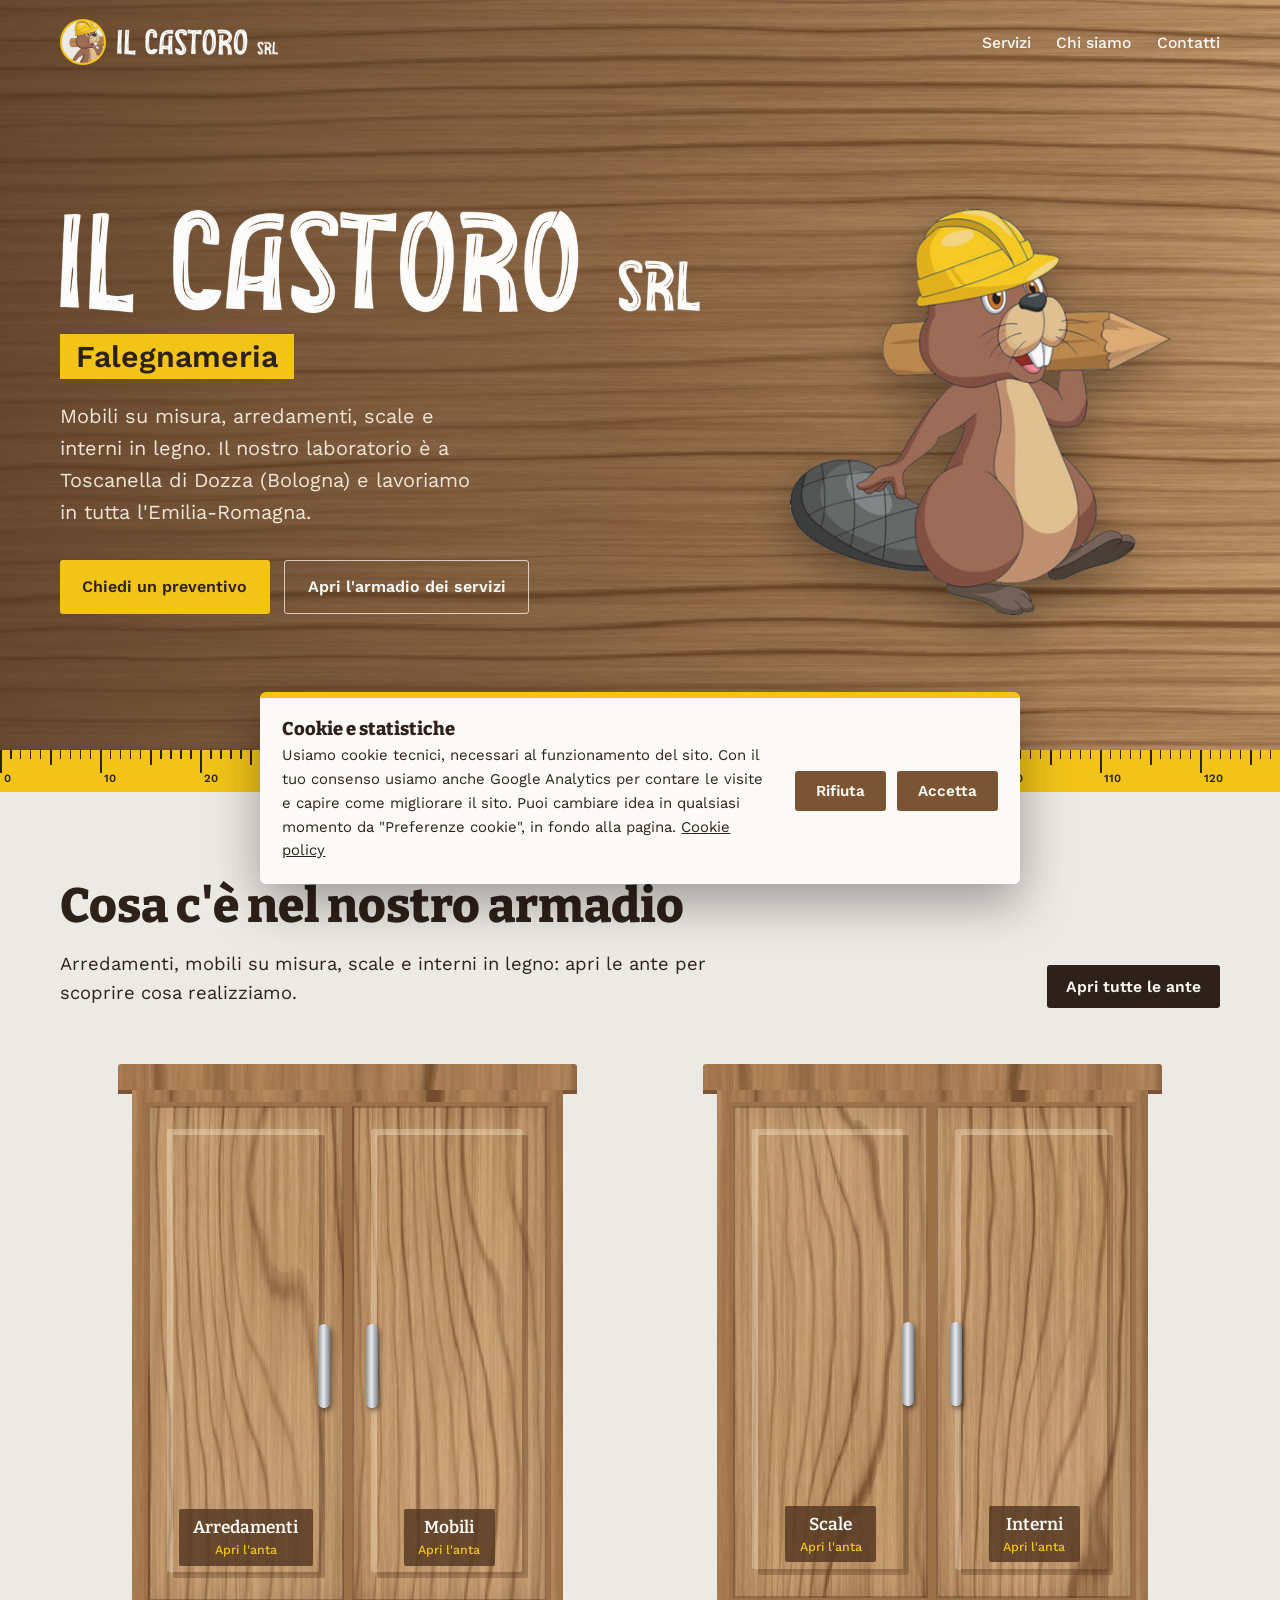
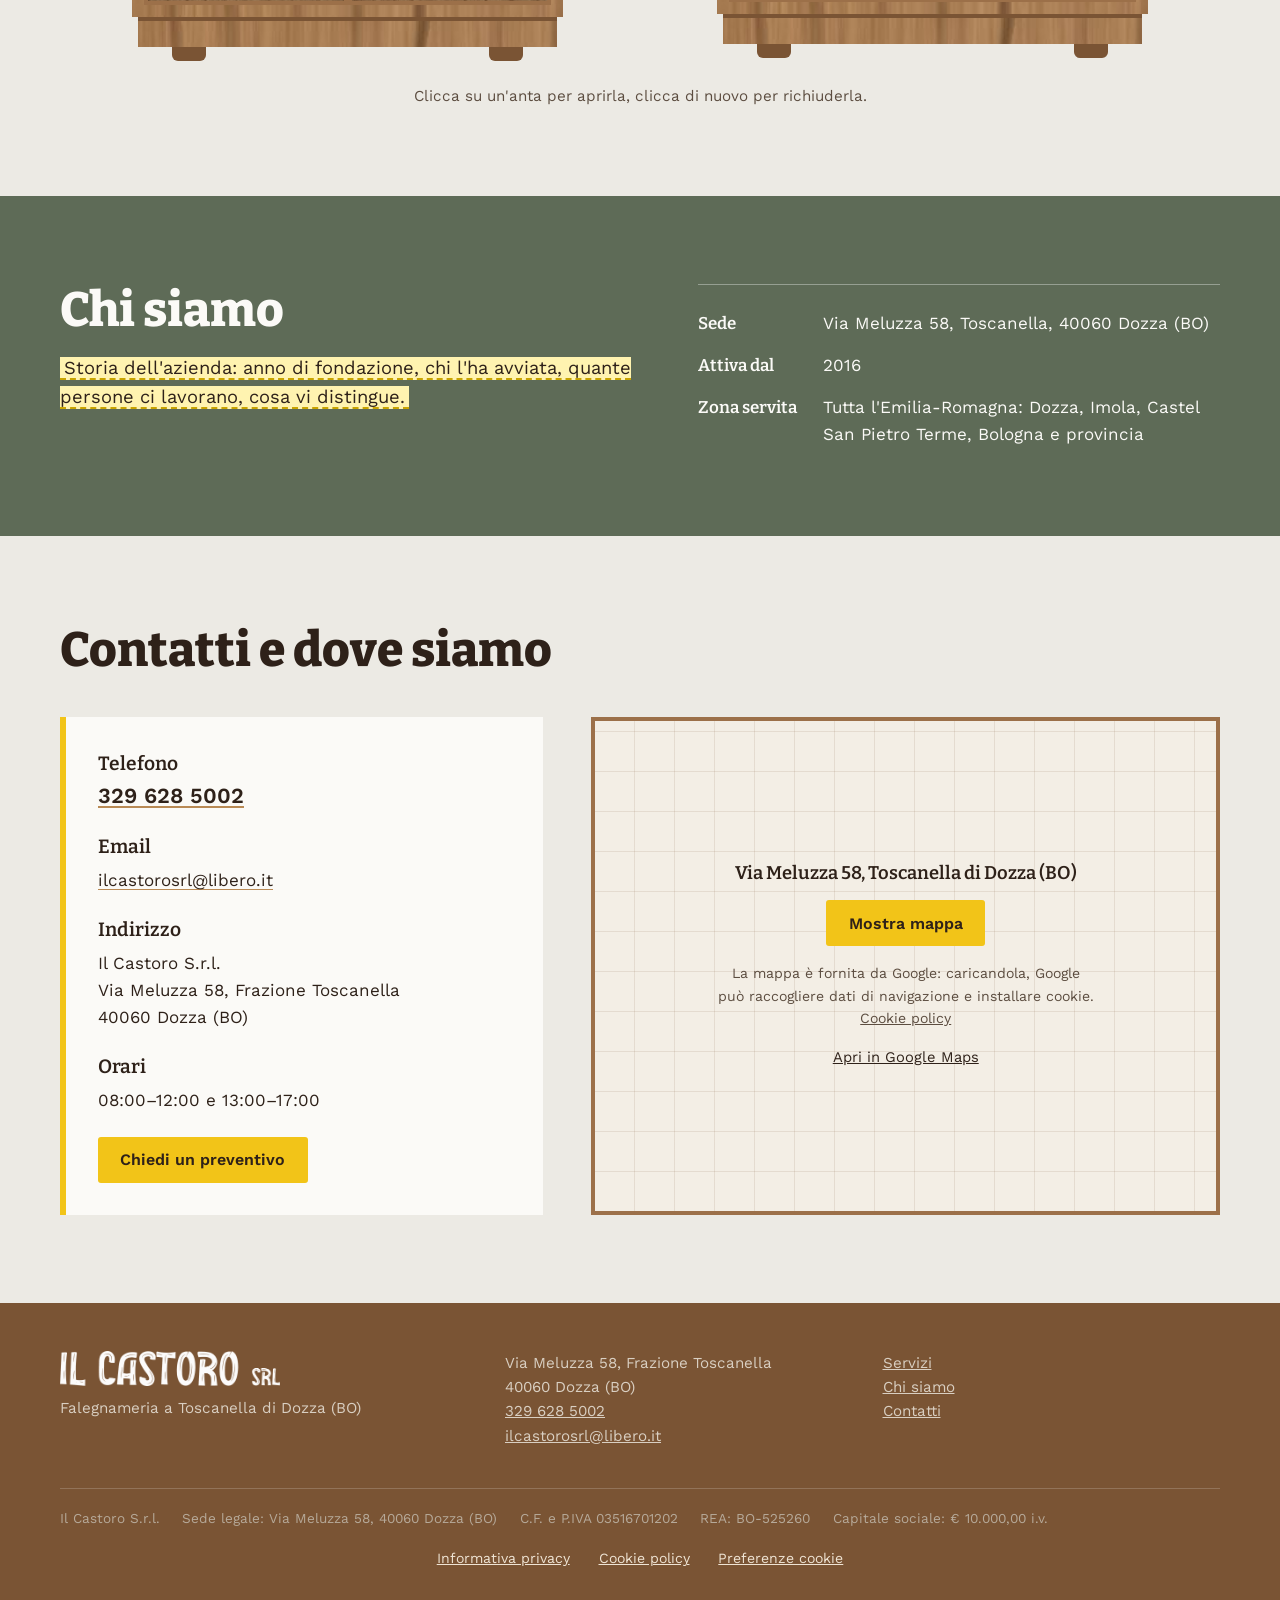
==== index.html @ 09aed24f "SEO (meta, dati strutturati, sitemap, robots, anteprima social), informativa privacy e cookie policy" ====
<!DOCTYPE html>
<html lang="it">
<head>
<meta charset="utf-8">
<meta name="viewport" content="width=device-width, initial-scale=1">
<title>Il Castoro – Falegnameria a Dozza (BO): mobili su misura, scale e arredamenti in legno</title>
<meta name="description" content="Falegnameria a Toscanella di Dozza (Bologna): mobili su misura, arredamenti, scale e interni in legno in tutta l'Emilia-Romagna. Richiedi un preventivo.">
<link rel="canonical" href="https://www.ilcastorosrl.it/">
<meta name="robots" content="index, follow">
<meta name="theme-color" content="#9C7049">
<meta name="geo.region" content="IT-BO">
<meta name="geo.placename" content="Dozza">
<meta property="og:type" content="website">
<meta property="og:locale" content="it_IT">
<meta property="og:site_name" content="Il Castoro S.r.l.">
<meta property="og:title" content="Il Castoro – Falegnameria a Dozza (BO)">
<meta property="og:description" content="Mobili su misura, arredamenti, scale e interni in legno in tutta l'Emilia-Romagna.">
<meta property="og:url" content="https://www.ilcastorosrl.it/">
<meta property="og:image" content="https://www.ilcastorosrl.it/img/anteprima-social.jpg">
<meta property="og:image:width" content="1200">
<meta property="og:image:height" content="630">
<meta name="twitter:card" content="summary_large_image">
<link rel="icon" type="image/png" href="img/favicon.png">
<link rel="apple-touch-icon" href="img/apple-touch-icon.png">
<link rel="preload" as="image" href="img/legno-fondo.jpg">
<script type="application/ld+json">
{
 "@context": "https://schema.org",
 "@type": "HomeAndConstructionBusiness",
 "@id": "https://www.ilcastorosrl.it/#azienda",
 "name": "Il Castoro S.r.l.",
 "legalName": "Il Castoro S.r.l.",
 "description": "Falegnameria a Toscanella di Dozza (BO): arredamenti, mobili su misura, scale e interni in legno in tutta l'Emilia-Romagna.",
 "url": "https://www.ilcastorosrl.it/",
 "logo": "https://www.ilcastorosrl.it/img/castoro.png",
 "image": "https://www.ilcastorosrl.it/img/anteprima-social.jpg",
 "telephone": "+39 329 628 5002",
 "email": "ilcastorosrl@libero.it",
 "foundingDate": "2016",
 "vatID": "IT03516701202",
 "taxID": "03516701202",
 "address": {
  "@type": "PostalAddress",
  "streetAddress": "Via Meluzza 58, Frazione Toscanella",
  "addressLocality": "Dozza",
  "postalCode": "40060",
  "addressRegion": "BO",
  "addressCountry": "IT"
 },
 "areaServed": {
  "@type": "AdministrativeArea",
  "name": "Emilia-Romagna"
 },
 "hasOfferCatalog": {
  "@type": "OfferCatalog",
  "name": "Lavorazioni in legno",
  "itemListElement": [
   {
    "@type": "Offer",
    "itemOffered": {
     "@type": "Service",
     "name": "Arredamenti su misura"
    }
   },
   {
    "@type": "Offer",
    "itemOffered": {
     "@type": "Service",
     "name": "Mobili su misura"
    }
   },
   {
    "@type": "Offer",
    "itemOffered": {
     "@type": "Service",
     "name": "Scale in legno"
    }
   },
   {
    "@type": "Offer",
    "itemOffered": {
     "@type": "Service",
     "name": "Interni in legno"
    }
   }
  ]
 }
}
</script>
<link rel="preconnect" href="https://fonts.googleapis.com">
<link rel="preconnect" href="https://fonts.gstatic.com" crossorigin>
<link href="https://fonts.googleapis.com/css2?family=Bitter:wght@400;600;800&family=Work+Sans:wght@400;500;600&display=swap" rel="stylesheet">
<style>
  :root{
    --noce:#2E2119;
    --noce-2:#4A3426;
    --telaio:#9C7049;     /* noce medio per armadi e fondi */
    --telaio-scuro:#7A5434;
    --rovere:#B98A55;
    --cenere:#ECEAE4;
    --salvia:#5E6B57;
    --metro:#F2C418;     /* il giallo del casco del castoro */
    --bianco:#FBFAF7;
    --serif:"Bitter", Georgia, serif;
    --sans:"Work Sans", system-ui, sans-serif;
    /* venatura del legno, generata in SVG */
    --legno:url("data:image/svg+xml,%3Csvg xmlns='http://www.w3.org/2000/svg' width='400' height='600'%3E%3Cfilter id='v'%3E%3CfeTurbulence type='fractalNoise' baseFrequency='0.09 0.004' numOctaves='4' seed='3'/%3E%3CfeColorMatrix values='0 0 0 0 0.25 0 0 0 0 0.15 0 0 0 0 0.08 0 0 0 2.2 -0.85'/%3E%3C/filter%3E%3Crect width='100%25' height='100%25' filter='url(%23v)'/%3E%3C/svg%3E");
    --legno-chiaro:url("data:image/svg+xml,%3Csvg xmlns='http://www.w3.org/2000/svg' width='300' height='600'%3E%3Cfilter id='v'%3E%3CfeTurbulence type='fractalNoise' baseFrequency='0.12 0.006' numOctaves='4' seed='11'/%3E%3CfeColorMatrix values='0 0 0 0 0.55 0 0 0 0 0.36 0 0 0 0 0.18 0 0 0 1.6 -0.62'/%3E%3C/filter%3E%3Crect width='100%25' height='100%25' filter='url(%23v)'/%3E%3C/svg%3E");
  }
  *{box-sizing:border-box;margin:0;padding:0}
  html{scroll-behavior:smooth}
  body{font-family:var(--sans);font-size:1.0625rem;line-height:1.6;color:var(--noce);background:var(--cenere)}
  a{color:inherit}
  img{max-width:100%;display:block}
  :focus-visible{outline:3px solid var(--metro);outline-offset:3px}
  .wrap{width:min(1160px,100% - 2.5rem);margin-inline:auto}
  .dc{background:#fff3b0;border-bottom:2px dashed #c9a400;padding:0 .2em;color:var(--noce)}
  .sr{position:absolute;width:1px;height:1px;overflow:hidden;clip:rect(0 0 0 0);white-space:nowrap}

  /* ---------- intestazione ---------- */
  header.top{position:absolute;inset:0 0 auto 0;z-index:10;color:var(--bianco)}
  header.top .wrap{display:flex;justify-content:space-between;align-items:center;padding-block:1.2rem}
  .logo{display:flex;align-items:center;gap:.7rem;text-decoration:none}
  .logo .testa{width:46px;height:46px;border-radius:50%;background:var(--cenere) url(img/castoro.png) no-repeat 38% 6%/150% auto;border:2px solid var(--metro)}
  .logo img{height:26px;width:auto}
  nav ul{list-style:none;display:flex;gap:1.6rem}
  nav a{text-decoration:none;font-weight:500;font-size:.98rem;padding-block:.3rem;border-bottom:2px solid transparent}
  nav a:hover{border-color:var(--metro)}
  .menu-btn{display:none;background:none;border:1px solid rgba(255,255,255,.5);color:inherit;font:inherit;padding:.35rem .8rem;border-radius:4px;cursor:pointer}

  /* ---------- apertura ---------- */
  .hero{position:relative;min-height:88vh;display:flex;align-items:center;color:var(--bianco);background:#C29A6E url(img/legno-fondo.jpg) center/cover;overflow:hidden;padding:7rem 0 5rem}
  .hero::after{content:"";position:absolute;inset:0;background:linear-gradient(90deg,rgba(78,50,29,.78) 0%,rgba(78,50,29,.45) 50%,rgba(78,50,29,.05) 100%)}
  .hero .wrap{position:relative;z-index:2;display:grid;grid-template-columns:1.35fr 1fr;gap:2rem;align-items:center}
  .hero h1 img{width:min(640px,100%)}
  .hero h1 img{height:auto}
  .tag{display:inline-block;margin-top:1.3rem;background:var(--metro);color:var(--noce);font:600 clamp(1.3rem,2.6vw,1.9rem)/1.1 var(--sans);padding:.35rem 1rem}
  .hero p.sub{font-size:clamp(1.05rem,1.8vw,1.25rem);max-width:36ch;margin-top:1.3rem;color:#efe6d9}
  .cta{display:flex;flex-wrap:wrap;gap:.9rem;margin-top:2rem}
  .btn{display:inline-block;border:0;font-family:inherit;font-size:1rem;cursor:pointer;text-decoration:none;font-weight:600;padding:.85rem 1.4rem;border-radius:3px}
  .btn-metro{background:var(--metro);color:var(--noce)}
  .btn-metro:hover{background:#ffd73d}
  .btn-line{border:1.5px solid rgba(255,255,255,.7)}
  .btn-line:hover{background:rgba(255,255,255,.1)}
  .mascotte{justify-self:center;width:min(380px,90%);height:auto;filter:drop-shadow(0 18px 24px rgba(0,0,0,.35))}

  .metro{position:absolute;left:0;right:0;bottom:0;height:42px;z-index:3;background:var(--metro);
    background-image:
      repeating-linear-gradient(90deg,var(--noce) 0 1.5px,transparent 1.5px 10px),
      repeating-linear-gradient(90deg,var(--noce) 0 2px,transparent 2px 50px),
      repeating-linear-gradient(90deg,var(--noce) 0 2px,transparent 2px 100px);
    background-size:100% 9px,100% 15px,100% 23px;background-repeat:repeat-x}
  .metro span{position:absolute;top:22px;font:600 .7rem var(--sans);color:var(--noce);transform:translateX(4px)}

  section{padding-block:5.5rem}
  h2{font-family:var(--serif);font-weight:800;font-size:clamp(2rem,4.2vw,3rem);line-height:1.1;max-width:22ch}
  .lead{font-size:1.15rem;max-width:62ch;margin-top:1rem}

  /* ---------- l'armadio dei servizi ---------- */
  .servizi{overflow:hidden}
  .servizi .intro{display:flex;justify-content:space-between;align-items:end;gap:2rem;flex-wrap:wrap}
  .apri-tutte{font:600 .98rem var(--sans);background:var(--noce);color:var(--bianco);border:0;border-radius:3px;padding:.75rem 1.2rem;cursor:pointer}
  .apri-tutte:hover{background:var(--noce-2)}

  .armadi{display:flex;justify-content:center;gap:clamp(5rem,12vw,10rem);margin:3.5rem auto 0;padding-inline:4.5rem}
  .armadio{flex:1;max-width:520px}
  .cornice{height:26px;background:var(--telaio) url(img/legno-telaio.jpg) center/100% auto;border-radius:3px 3px 0 0;margin-inline:-14px;box-shadow:0 4px 0 var(--telaio-scuro)}
  .corpo{display:grid;grid-template-columns:repeat(2,1fr);gap:0;background:var(--telaio) url(img/legno-telaio.jpg) center/cover;padding:12px;align-items:stretch}
  .zoccolo{height:30px;background:var(--telaio) url(img/legno-telaio.jpg) center/100% auto;margin-inline:6px;border-top:4px solid var(--telaio-scuro)}
  .piedi{display:flex;justify-content:space-between;padding-inline:40px}
  .piedi i{width:34px;height:14px;background:var(--telaio-scuro);border-radius:0 0 6px 6px}

  .vano{position:relative;min-height:500px;perspective:1600px;border:4px solid var(--telaio);display:flex}
  /* interno: schienale in legno chiaro, fianchi in ombra, ripiano di base */
  .interno{position:relative;flex:1;min-width:0;padding:2rem 1.3rem 2.2rem;display:flex;flex-direction:column;overflow-wrap:break-word;
    background:
      linear-gradient(0deg,#B98C5C 0 6px,#D9B583 6px 16px,transparent 16px),
      linear-gradient(180deg,rgba(50,28,12,.45),rgba(50,28,12,0) 70px),
      linear-gradient(90deg,rgba(50,28,12,.32),rgba(50,28,12,0) 26px,rgba(50,28,12,0) calc(100% - 26px),rgba(50,28,12,.32)),
      url(img/legno-interno.jpg) center/cover,
      #EAD5B2;
    box-shadow:inset 0 0 0 1px rgba(46,33,25,.35);
    filter:brightness(.42) saturate(.8);transition:filter .5s ease .45s}
  .interno > *{position:relative;z-index:2}
  /* striscia LED sotto il cielo dell'armadio */
  .interno::before{content:"";position:absolute;z-index:3;top:8px;left:12px;right:12px;height:5px;border-radius:3px;
    background:#7d6a55;transition:background .3s ease .45s,box-shadow .3s ease .45s}
  /* fascio di luce */
  .interno::after{content:"";position:absolute;z-index:1;inset:0;pointer-events:none;
    background:radial-gradient(120% 70% at 50% 0%,rgba(255,236,190,.75),rgba(255,236,190,.25) 45%,transparent 75%);
    opacity:0;transition:opacity .6s ease .5s}
  .vano.aperta .interno{filter:none}
  .vano.aperta .interno::before{background:#fffbea;box-shadow:0 0 6px 2px #fff3c8,0 0 22px 6px rgba(255,226,150,.85),0 10px 40px 10px rgba(255,220,140,.45)}
  .vano.aperta .interno::after{opacity:1}

  /* il resto del sito si scurisce */
  .buio{position:fixed;inset:0;z-index:40;background:rgba(18,11,6,.78);opacity:0;pointer-events:none;transition:opacity .6s ease}
  body.luci-spente .buio{opacity:1;pointer-events:auto}
  .armadi,.apri-tutte{position:relative;z-index:41}
  .interno h3{font-family:var(--serif);font-weight:800;font-size:1.5rem;line-height:1.15;margin-bottom:.6rem}
  .interno p{font-size:.98rem;color:#3b2c21}
  .interno ul{list-style:none;margin-top:.8rem;font-size:.95rem}
  .interno li{padding:.5rem 0 .4rem;border-bottom:9px solid #D6B07C;box-shadow:0 1px 0 #A97E4D,0 12px 10px -6px rgba(50,28,12,.35)}
  .interno .icona{width:54px;height:54px;margin-bottom:1rem}
  .interno .btn{margin-top:auto;align-self:flex-start;font-size:.92rem;padding:.6rem 1rem}

  .anta{position:absolute;inset:0;z-index:2;width:100%;border:0;cursor:pointer;font:inherit;color:var(--bianco);
    transform-style:preserve-3d;transition:transform .9s cubic-bezier(.25,.8,.3,1);
    background:transparent}
  .vano.sx .anta{transform-origin:left center}
  .vano.dx .anta{transform-origin:right center}
  .faccia,.retro{position:absolute;inset:0;backface-visibility:hidden;-webkit-backface-visibility:hidden}
  .faccia{background:#C8A070 url(img/legno-anta.jpg) center/cover;
    box-shadow:inset 0 0 0 2px rgba(60,35,15,.3),inset 0 0 30px rgba(60,35,15,.18);
    display:flex;align-items:flex-end;justify-content:center;padding:0 1rem 2.2rem}
  /* bugna: pannello incassato dell'anta */
  .faccia::before{content:"";position:absolute;inset:26px 22px;border-radius:2px;box-shadow:inset 3px 3px 0 rgba(255,240,215,.35),inset -3px -3px 0 rgba(70,40,18,.35),3px 3px 0 rgba(70,40,18,.28),-3px -3px 0 rgba(255,240,215,.3)}
  .vano.dx .faccia{background-position:30% 100%}
  .armadio:nth-child(1) .vano:nth-child(1) .faccia{background-image:url(img/legno-anta-1.jpg)}
  .armadio:nth-child(1) .vano:nth-child(2) .faccia{background-image:url(img/legno-anta-2.jpg)}
  .armadio:nth-child(2) .vano:nth-child(1) .faccia{background-image:url(img/legno-anta-3.jpg)}
  .armadio:nth-child(2) .vano:nth-child(2) .faccia{background-image:url(img/legno-anta-4.jpg)}
  .maniglia{position:absolute;top:44%;width:12px;height:84px;border-radius:6px;background:linear-gradient(90deg,#8d9399,#e6e9ec 45%,#7c8288);box-shadow:2px 3px 5px rgba(0,0,0,.45)}
  .vano.sx .maniglia{right:14px}
  .vano.dx .maniglia{left:14px}
  .etichetta{position:relative;font:600 1.08rem/1.2 var(--serif);background:rgba(84,55,33,.82);padding:.55rem .9rem;border-radius:2px;text-align:center}
  .etichetta small{display:block;font:500 .78rem var(--sans);color:var(--metro);margin-top:.2rem}
  .retro{transform:rotateY(180deg);background:#B48A5E url(img/legno-anta.jpg) center/cover;box-shadow:inset 0 0 0 10px var(--telaio)}
  .vano.sx.aperta .anta{transform:rotateY(-108deg)}
  .vano.dx.aperta .anta{transform:rotateY(108deg)}
  .anta:hover .faccia{filter:brightness(1.08)}
  .vano.aperta .anta{pointer-events:auto}
  .suggerimento{text-align:center;margin-top:1.4rem;color:#5c4d40;font-size:.95rem}

  @media (prefers-reduced-motion:reduce){
    html{scroll-behavior:auto}
    .interno,.interno::before,.interno::after,.buio{transition:none}
    .anta{transition:opacity .2s}
    .vano.aperta .anta{transform:none!important;opacity:0;pointer-events:none}
  }

  /* ---------- finestra richiesta preventivo ---------- */
  dialog.prev{border:0;padding:0;width:min(640px,100% - 2rem);max-height:calc(100% - 2rem);margin:auto;border-radius:6px;background:var(--bianco);color:var(--noce);box-shadow:0 30px 80px rgba(0,0,0,.45)}
  dialog.prev::backdrop{background:rgba(18,11,6,.7)}
  .prev-testa{background:var(--telaio);color:var(--bianco);padding:1.4rem 1.6rem;display:flex;justify-content:space-between;align-items:center;gap:1rem;border-bottom:6px solid var(--metro)}
  .prev-testa h2{font-size:1.6rem;max-width:none}
  .chiudi{background:none;border:1.5px solid rgba(255,255,255,.6);color:inherit;font:600 .9rem var(--sans);padding:.4rem .8rem;border-radius:3px;cursor:pointer}
  .prev form{padding:1.5rem 1.6rem 1.8rem;display:grid;grid-template-columns:1fr 1fr;gap:1rem 1.1rem}
  .prev .campo{display:flex;flex-direction:column;gap:.3rem}
  .prev .largo{grid-column:1/-1}
  .prev label{font-weight:600;font-size:.92rem}
  .prev input,.prev textarea{font:inherit;font-size:1rem;padding:.65rem .75rem;border:1.5px solid #b9a894;border-radius:3px;background:#fff;color:var(--noce);width:100%}
  .prev input:focus,.prev textarea:focus{outline:3px solid var(--metro);outline-offset:0;border-color:var(--telaio)}
  .prev textarea{min-height:130px;resize:vertical}
  .prev .consenso{flex-direction:row;align-items:flex-start;gap:.6rem;font-size:.9rem}
  .prev .consenso input{width:auto;margin-top:.25rem}
  .prev .consenso label{font-weight:400}
  .prev .obbl{font-size:.82rem;color:#6b5a4b}
  .prev .azioni{display:flex;align-items:center;gap:1rem;flex-wrap:wrap}
  .prev .azioni .btn{font-size:1.05rem;padding:.85rem 2.2rem}
  .prev .esito{font-weight:600}
  .prev .esito.ok{color:#2f6b2f}
  .prev .esito.ko{color:#a3271b}
  .nascosto{position:absolute;left:-9999px}
  @media (max-width:560px){.prev form{grid-template-columns:1fr}.prev-testa h2{font-size:1.3rem}}

  /* ---------- banner cookie ---------- */
  .link-btn{background:none;border:0;padding:0;font:inherit;color:inherit;text-decoration:underline;cursor:pointer}
  .banner-cookie{position:fixed;left:1rem;right:1rem;bottom:1rem;z-index:60;max-width:760px;margin-inline:auto;background:var(--bianco);color:var(--noce);
    border-top:6px solid var(--metro);border-radius:6px;box-shadow:0 18px 50px rgba(0,0,0,.35);padding:1.3rem 1.4rem;display:grid;grid-template-columns:1fr auto;gap:1rem 1.5rem;align-items:center}
  .banner-cookie[hidden]{display:none}
  .banner-cookie h2{font-size:1.15rem;max-width:none;margin-bottom:.3rem}
  .banner-cookie p{font-size:.93rem}
  .banner-cookie .scelte{display:flex;gap:.7rem}
  .banner-cookie .btn{font-size:.95rem;padding:.7rem 1.3rem}
  .btn-scuro{background:var(--telaio-scuro);color:var(--bianco)}
  .btn-scuro:hover{background:var(--noce-2)}
  @media (max-width:640px){.banner-cookie{grid-template-columns:1fr}.banner-cookie .scelte .btn{flex:1}}

  /* ---------- chi siamo ---------- */
  .chi{background:var(--salvia);color:var(--bianco)}
  .chi .grid{display:grid;grid-template-columns:1.1fr 1fr;gap:4rem;align-items:start}
  .chi .lead{color:#e9ece6}
  .chi dl{display:grid;grid-template-columns:auto 1fr;gap:.9rem 1.6rem;border-top:1px solid rgba(255,255,255,.35);padding-top:1.6rem}
  .chi dt{font-family:var(--serif);font-weight:600}

  /* ---------- contatti ---------- */
  .dove .grid{display:grid;grid-template-columns:1fr 1.3fr;gap:3rem;margin-top:2.5rem;align-items:stretch}
  .scheda{background:var(--bianco);padding:2rem;border-left:6px solid var(--metro);position:relative}
  .scheda h3{font-family:var(--serif);font-weight:600;font-size:1.2rem;margin:1.3rem 0 .25rem}
  .scheda h3:first-child{margin-top:0}
  .scheda address{font-style:normal}
  .scheda a{text-decoration-color:var(--rovere);text-underline-offset:3px}
  .scheda .grande{font:600 1.35rem var(--sans)}
  .mappa{min-height:400px;border:4px solid var(--telaio);background:#ddd}
  .mappa{display:flex}
  .mappa-vuota{flex:1;display:flex;flex-direction:column;align-items:center;justify-content:center;gap:1rem;text-align:center;padding:2rem;
    background:repeating-linear-gradient(0deg,transparent 0 39px,rgba(122,84,52,.12) 39px 40px),repeating-linear-gradient(90deg,transparent 0 39px,rgba(122,84,52,.12) 39px 40px),#F3EEE5}
  .mappa-ind{font:600 1.15rem var(--serif)}
  .mappa-nota{font-size:.88rem;max-width:42ch;color:#5c4d40}
  .mappa-link{font-size:.92rem}
  .mappa iframe{width:100%;height:100%;min-height:392px;border:0;display:block}

  /* ---------- piè di pagina ---------- */
  footer{background:var(--telaio-scuro);color:#d9cfc2;padding-block:3rem 2rem;font-size:.95rem}
  footer .grid{display:grid;grid-template-columns:1.2fr 1fr 1fr;gap:2.5rem;align-items:start}
  footer .grid img{width:220px;margin-bottom:.6rem}
  footer .link-legali{display:flex;justify-content:center;flex-wrap:wrap;gap:.5rem 1.8rem;margin-top:1.1rem;font-size:.88rem;color:#efe4d4}
  footer .legale{margin-top:2.5rem;padding-top:1.2rem;border-top:1px solid rgba(255,255,255,.18);font-size:.85rem;color:#b6a999;display:flex;flex-wrap:wrap;gap:.4rem 1.4rem}

  @media (max-width:900px){
    nav ul{display:none;position:absolute;top:100%;right:0;flex-direction:column;gap:.2rem;background:var(--noce);padding:1rem 1.4rem;border-radius:4px}
    nav ul.open{display:flex}
    nav{position:relative}
    .menu-btn{display:block}
    .logo img{display:none}
    .hero .wrap{grid-template-columns:1fr}
    .mascotte{width:200px;justify-self:start;order:-1}
    .armadi{flex-direction:column;align-items:center;gap:4rem;padding-inline:2.2rem}
    .armadio{width:100%}
    .vano{min-height:400px}
    .chi .grid,.dove .grid,footer .grid{grid-template-columns:1fr}
    .chi .grid{gap:2.5rem}
    section{padding-block:4rem}
  }
  @media (max-width:480px){
    .armadi{padding-inline:1.4rem}
    .corpo{padding:8px}
    .cornice{margin-inline:-8px}
    .vano{min-height:340px}
    .interno{padding:.9rem .6rem;hyphens:auto}
    .interno h3{font-size:1.1rem;hyphens:auto}
    .interno p{font-size:.86rem;line-height:1.45}
    .interno ul{display:none}
    .interno .icona{width:30px;height:30px;margin-bottom:.4rem}
    .interno .btn{margin-top:1rem;align-self:stretch;text-align:center;font-size:.8rem;padding:.55rem .4rem}
    .etichetta{font-size:.95rem;padding:.45rem .6rem}
    .faccia::before{inset:16px 14px}
  }
</style>
</head>
<body>

<header class="top">
  <div class="wrap">
    <a class="logo" href="#">
      <span class="testa" aria-hidden="true"></span>
      <img src="img/scritta-bianca.png" alt="Il Castoro S.r.l.">
    </a>
    <nav aria-label="Menu principale">
      <button class="menu-btn" aria-expanded="false" aria-controls="menu">Menu</button>
      <ul id="menu">
        <li><a href="#servizi">Servizi</a></li>
        <li><a href="#chi-siamo">Chi siamo</a></li>
        <li><a href="#contatti">Contatti</a></li>
      </ul>
    </nav>
  </div>
</header>

<main>
  <section class="hero" aria-label="Il Castoro S.r.l.">
    <div class="wrap">
      <div>
        <h1><img src="img/scritta-bianca.png" alt="Il Castoro S.r.l." width="1000" height="162"><span class="tag">Falegnameria</span></h1>
        <p class="sub">Mobili su misura, arredamenti, scale e interni in legno. Il nostro laboratorio è a Toscanella di Dozza (Bologna) e lavoriamo in tutta l'Emilia-Romagna.</p>
        <div class="cta">
          <button class="btn btn-metro" type="button" data-preventivo>Chiedi un preventivo</button>
          <a class="btn btn-line" href="#servizi">Apri l'armadio dei servizi</a>
        </div>
      </div>
      <img class="mascotte" width="420" height="448" src="img/castoro.png" alt="La mascotte de Il Castoro: un castoro con il casco giallo e una matita da falegname in spalla">
    </div>
    <div class="metro" aria-hidden="true">
      <span style="left:0">0</span><span style="left:100px">10</span><span style="left:200px">20</span><span style="left:300px">30</span><span style="left:400px">40</span><span style="left:500px">50</span><span style="left:600px">60</span><span style="left:700px">70</span><span style="left:800px">80</span><span style="left:900px">90</span><span style="left:1000px">100</span><span style="left:1100px">110</span><span style="left:1200px">120</span><span style="left:1300px">130</span><span style="left:1400px">140</span><span style="left:1500px">150</span><span style="left:1600px">160</span><span style="left:1700px">170</span><span style="left:1800px">180</span><span style="left:1900px">190</span>
    </div>
  </section>

  <section id="servizi" class="servizi" aria-labelledby="t-serv">
    <div class="wrap">
      <div class="intro">
        <div>
          <h2 id="t-serv">Cosa c'è nel nostro armadio</h2>
          <p class="lead">Arredamenti, mobili su misura, scale e interni in legno: apri le ante per scoprire cosa realizziamo.</p>
        </div>
        <button class="apri-tutte" type="button" aria-pressed="false">Apri tutte le ante</button>
      </div>

      <div class="armadi">
      <div class="armadio">
        <div class="cornice"></div>
        <div class="corpo">

          <div class="vano sx">
            <div class="interno" inert id="s1">
              <svg class="icona" viewBox="0 0 48 48" aria-hidden="true" fill="none" stroke="#2E2119" stroke-width="2.5"><rect x="6" y="20" width="36" height="14" rx="3"/><path d="M10 20v-6a4 4 0 0 1 4-4h20a4 4 0 0 1 4 4v6M10 34v5M38 34v5"/></svg>
              <h3>Arredamenti</h3>
              <p><span class="dc">Arredo completo per case, negozi e uffici: progettiamo e realizziamo gli ambienti su misura.</span></p>
              <ul><li><span class="dc">Abitazioni</span></li><li><span class="dc">Negozi e uffici</span></li></ul>
              <button class="btn btn-metro" type="button" data-preventivo>Preventivo</button>
            </div>
            <button class="anta" type="button" aria-expanded="false" aria-controls="s1">
              <span class="faccia"><span class="maniglia"></span><span class="etichetta">Arredamenti<small>Apri l'anta</small></span></span>
              <span class="retro"></span>
            </button>
          </div>

          <div class="vano dx">
            <div class="interno" inert id="s2">
              <svg class="icona" viewBox="0 0 48 48" aria-hidden="true" fill="none" stroke="#2E2119" stroke-width="2.5"><rect x="9" y="6" width="30" height="36" rx="2"/><path d="M9 18h30M9 30h30M21 12h6M21 24h6M21 36h6"/></svg>
              <h3>Mobili su misura</h3>
              <p><span class="dc">Mobili costruiti per i vostri spazi: cucine, armadi, librerie, tavoli.</span></p>
              <ul><li><span class="dc">Cucine</span></li><li><span class="dc">Armadi e cabine</span></li><li><span class="dc">Librerie e tavoli</span></li></ul>
              <button class="btn btn-metro" type="button" data-preventivo>Preventivo</button>
            </div>
            <button class="anta" type="button" aria-expanded="false" aria-controls="s2">
              <span class="faccia"><span class="maniglia"></span><span class="etichetta">Mobili<small>Apri l'anta</small></span></span>
              <span class="retro"></span>
            </button>
          </div>

        </div>
        <div class="zoccolo"></div>
        <div class="piedi" aria-hidden="true"><i></i><i></i></div>
      </div>
      <div class="armadio">
        <div class="cornice"></div>
        <div class="corpo">

          <div class="vano sx">
            <div class="interno" inert id="s3">
              <svg class="icona" viewBox="0 0 48 48" aria-hidden="true" fill="none" stroke="#2E2119" stroke-width="2.5"><path d="M6 42h10v-9h9v-9h9v-9h8"/><path d="M6 42h36"/></svg>
              <h3>Scale</h3>
              <p><span class="dc">Scale in legno per interni, dritte o a chiocciola, e rivestimenti di scale esistenti.</span></p>
              <ul><li><span class="dc">Scale su misura</span></li><li><span class="dc">Rivestimento gradini</span></li></ul>
              <button class="btn btn-metro" type="button" data-preventivo>Preventivo</button>
            </div>
            <button class="anta" type="button" aria-expanded="false" aria-controls="s3">
              <span class="faccia"><span class="maniglia"></span><span class="etichetta">Scale<small>Apri l'anta</small></span></span>
              <span class="retro"></span>
            </button>
          </div>

          <div class="vano dx">
            <div class="interno" inert id="s4">
              <svg class="icona" viewBox="0 0 48 48" aria-hidden="true" fill="none" stroke="#2E2119" stroke-width="2.5"><path d="M6 22 24 8l18 14"/><path d="M10 19v23h28V19"/><rect x="20" y="28" width="8" height="14"/></svg>
              <h3>Interni</h3>
              <p><span class="dc">Porte, boiserie, pavimenti e rivestimenti in legno per completare gli interni.</span></p>
              <ul><li><span class="dc">Porte interne</span></li><li><span class="dc">Boiserie e pareti</span></li></ul>
              <button class="btn btn-metro" type="button" data-preventivo>Preventivo</button>
            </div>
            <button class="anta" type="button" aria-expanded="false" aria-controls="s4">
              <span class="faccia"><span class="maniglia"></span><span class="etichetta">Interni<small>Apri l'anta</small></span></span>
              <span class="retro"></span>
            </button>
          </div>

        </div>
        <div class="zoccolo"></div>
        <div class="piedi" aria-hidden="true"><i></i><i></i></div>
      </div>
      </div>
      <p class="suggerimento">Clicca su un'anta per aprirla, clicca di nuovo per richiuderla.</p>
    </div>
  </section>

  <section id="chi-siamo" class="chi" aria-labelledby="t-chi">
    <div class="wrap grid">
      <div>
        <h2 id="t-chi">Chi siamo</h2>
        <p class="lead"><span class="dc">Storia dell'azienda: anno di fondazione, chi l'ha avviata, quante persone ci lavorano, cosa vi distingue.</span></p>
      </div>
      <dl>
        <dt>Sede</dt><dd>Via Meluzza 58, Toscanella, 40060 Dozza (BO)</dd>
        <dt>Attiva dal</dt><dd>2016</dd>
        <dt>Zona servita</dt><dd>Tutta l'Emilia-Romagna: Dozza, Imola, Castel San Pietro Terme, Bologna e provincia</dd>
      </dl>
    </div>
  </section>

  <section id="contatti" class="dove" aria-labelledby="t-dove">
    <div class="wrap">
      <h2 id="t-dove">Contatti e dove siamo</h2>
      <div class="grid">
        <div class="scheda">
          <h3>Telefono</h3>
          <p><a class="grande" href="tel:+393296285002">329 628 5002</a></p>
          <h3>Email</h3>
          <p><a href="mailto:ilcastorosrl@libero.it">ilcastorosrl@libero.it</a></p>
          <h3>Indirizzo</h3>
          <address>Il Castoro S.r.l.<br>Via Meluzza 58, Frazione Toscanella<br>40060 Dozza (BO)</address>
          <h3>Orari</h3>
          <p>08:00–12:00 e 13:00–17:00</p>
          <p style="margin-top:1.4rem"><button class="btn btn-metro" type="button" data-preventivo>Chiedi un preventivo</button></p>
        </div>
        <div class="mappa" id="mappa">
          <div class="mappa-vuota">
            <p class="mappa-ind">Via Meluzza 58, Toscanella di Dozza (BO)</p>
            <button class="btn btn-metro" type="button" id="mostra-mappa">Mostra mappa</button>
            <p class="mappa-nota">La mappa è fornita da Google: caricandola, Google può raccogliere dati di navigazione e installare cookie. <a href="cookie.html">Cookie policy</a></p>
            <a class="mappa-link" href="https://www.google.com/maps/search/?api=1&amp;query=Via+Meluzza+58+40060+Toscanella+di+Dozza+BO" target="_blank" rel="noopener">Apri in Google Maps</a>
          </div>
        </div>
      </div>
    </div>
  </section>
</main>

<div class="buio" aria-hidden="true"></div>

<dialog class="prev" id="preventivo" aria-labelledby="t-prev">
  <div class="prev-testa">
    <h2 id="t-prev">Richiesta di preventivo</h2>
    <button class="chiudi" type="button" data-chiudi>Chiudi</button>
  </div>
  <form id="form-preventivo" novalidate>
    <div class="campo"><label for="f-nome">Nome *</label><input id="f-nome" name="Nome" autocomplete="given-name" required></div>
    <div class="campo"><label for="f-cognome">Cognome *</label><input id="f-cognome" name="Cognome" autocomplete="family-name" required></div>
    <div class="campo"><label for="f-email">Email *</label><input id="f-email" name="Email" type="email" autocomplete="email" required></div>
    <div class="campo"><label for="f-tel">Telefono</label><input id="f-tel" name="Telefono" type="tel" autocomplete="tel"></div>
    <div class="campo"><label for="f-indirizzo">Indirizzo *</label><input id="f-indirizzo" name="Indirizzo" autocomplete="street-address" required></div>
    <div class="campo"><label for="f-citta">Città *</label><input id="f-citta" name="Città" autocomplete="address-level2" required></div>
    <div class="campo largo"><label for="f-richiesta">Richiesta *</label><textarea id="f-richiesta" name="Richiesta" placeholder="Descrivi il lavoro: cosa ti serve, misure indicative, tempi…" required></textarea></div>
    <input class="nascosto" type="text" name="_honey" tabindex="-1" autocomplete="off" aria-hidden="true">
    <div class="campo consenso largo"><input id="f-privacy" type="checkbox" required><label for="f-privacy">Ho letto l'<a href="privacy.html" target="_blank" rel="noopener">informativa privacy</a> sul trattamento dei dati inseriti in questo modulo. *</label></div>
    <p class="obbl largo">I campi con * sono obbligatori.</p>
    <div class="azioni largo"><button class="btn btn-metro" type="submit">Invia</button><p class="esito" role="status" aria-live="polite"></p></div>
  </form>
</dialog>

<div class="banner-cookie" id="banner-cookie" role="dialog" aria-labelledby="t-cookie" hidden>
  <div>
    <h2 id="t-cookie">Cookie e statistiche</h2>
    <p>Usiamo cookie tecnici, necessari al funzionamento del sito. Con il tuo consenso usiamo anche Google Analytics per contare le visite e capire come migliorare il sito. Puoi cambiare idea in qualsiasi momento da "Preferenze cookie", in fondo alla pagina. <a href="cookie.html">Cookie policy</a></p>
  </div>
  <div class="scelte">
    <button class="btn btn-scuro" type="button" data-cookie="no">Rifiuta</button>
    <button class="btn btn-scuro" type="button" data-cookie="si">Accetta</button>
  </div>
</div>

<footer>
  <div class="wrap">
    <div class="grid">
      <div>
        <img src="img/scritta-bianca.png" alt="Il Castoro S.r.l.">
        <p>Falegnameria a Toscanella di Dozza (BO)</p>
      </div>
      <div><p>Via Meluzza 58, Frazione Toscanella<br>40060 Dozza (BO)<br><a href="tel:+393296285002">329 628 5002</a><br><a href="mailto:ilcastorosrl@libero.it">ilcastorosrl@libero.it</a></p></div>
      <div><p><a href="#servizi">Servizi</a><br><a href="#chi-siamo">Chi siamo</a><br><a href="#contatti">Contatti</a></p></div>
    </div>
    <div class="legale">
      <span>Il Castoro S.r.l.</span>
      <span>Sede legale: Via Meluzza 58, 40060 Dozza (BO)</span>
      <span>C.F. e P.IVA 03516701202</span>
      <span>REA: BO-525260</span>
      <span>Capitale sociale: € 10.000,00 i.v.</span>
    </div>
    <div class="link-legali">
      <a href="privacy.html">Informativa privacy</a>
      <a href="cookie.html">Cookie policy</a>
      <button class="link-btn" type="button" data-preferenze-cookie>Preferenze cookie</button>
    </div>
  </div>
</footer>

<script>
  // menu su cellulare
  const btn=document.querySelector('.menu-btn'),menu=document.getElementById('menu');
  btn.addEventListener('click',()=>{const o=menu.classList.toggle('open');btn.setAttribute('aria-expanded',o)});
  menu.querySelectorAll('a').forEach(a=>a.addEventListener('click',()=>{menu.classList.remove('open');btn.setAttribute('aria-expanded',false)}));

  // ante dell'armadio
  const vani=[...document.querySelectorAll('.vano')];
  const tutte=document.querySelector('.apri-tutte');
  function imposta(v,aperta){
    v.classList.toggle('aperta',aperta);
    const a=v.querySelector('.anta');
    a.setAttribute('aria-expanded',aperta);
    v.querySelector('.interno').inert=!aperta;
    a.querySelector('small').textContent=aperta?'Chiudi l\'anta':'Apri l\'anta';
  }
  function aggiornaTutte(){
    const tutteAperte=vani.every(v=>v.classList.contains('aperta'));
    tutte.textContent=tutteAperte?'Chiudi tutte le ante':'Apri tutte le ante';
    tutte.setAttribute('aria-pressed',tutteAperte);
  }
  function aggiornaBuio(){
    document.body.classList.toggle('luci-spente',vani.some(v=>v.classList.contains('aperta')));
  }
  function chiudiTutte(){vani.forEach(v=>imposta(v,false));aggiornaTutte();aggiornaBuio()}
  vani.forEach(v=>v.querySelector('.anta').addEventListener('click',()=>{imposta(v,!v.classList.contains('aperta'));aggiornaTutte();aggiornaBuio()}));
  document.querySelector('.buio').addEventListener('click',chiudiTutte);
  document.addEventListener('keydown',e=>{if(e.key==='Escape'&&!dlg.open)chiudiTutte()});
  tutte.addEventListener('click',()=>{
    const apri=!vani.every(v=>v.classList.contains('aperta'));
    vani.forEach((v,i)=>setTimeout(()=>imposta(v,apri),i*140));
    setTimeout(()=>{aggiornaTutte();aggiornaBuio()},vani.length*140);
  });

  // finestra richiesta preventivo
  // L'invio passa da FormSubmit (formsubmit.co), servizio gratuito che inoltra il modulo via email.
  const DESTINATARIO='ilcastorosrl@libero.it';
  const dlg=document.getElementById('preventivo');
  const form=document.getElementById('form-preventivo');
  const esito=form.querySelector('.esito');
  const invia=form.querySelector('[type=submit]');
  document.querySelectorAll('[data-preventivo]').forEach(b=>b.addEventListener('click',()=>{
    esito.textContent='';esito.className='esito';
    dlg.showModal();form.querySelector('input').focus();
  }));
  dlg.querySelector('[data-chiudi]').addEventListener('click',()=>dlg.close());
  dlg.addEventListener('click',e=>{if(e.target===dlg)dlg.close()});

  form.addEventListener('submit',async e=>{
    e.preventDefault();
    const nonValido=[...form.querySelectorAll('[required]')].find(c=>!c.checkValidity());
    if(nonValido){
      esito.className='esito ko';
      esito.textContent=nonValido.type==='checkbox'?'Per inviare la richiesta conferma di aver letto l\'informativa privacy.':nonValido.type==='email'&&nonValido.value?'Controlla l\'indirizzo email.':'Compila tutti i campi obbligatori.';
      nonValido.focus();return;
    }
    const dati=Object.fromEntries(new FormData(form));
    if(dati._honey)return;
    dati._subject='Richiesta di preventivo dal sito – '+dati.Nome+' '+dati.Cognome;
    dati._template='table';
    dati._replyto=dati.Email;
    invia.disabled=true;esito.className='esito';esito.textContent='Invio in corso…';
    try{
      const r=await fetch('https://formsubmit.co/ajax/'+DESTINATARIO,{method:'POST',headers:{'Content-Type':'application/json','Accept':'application/json'},body:JSON.stringify(dati)});
      const j=await r.json().catch(()=>({}));
      if(!r.ok||String(j.success)!=='true')throw new Error(j.message||r.status);
      form.reset();
      esito.className='esito ok';esito.textContent='Richiesta inviata. Ti risponderemo il prima possibile.';
    }catch(err){
      esito.className='esito ko';
      esito.textContent='Invio non riuscito. Riprova tra poco oppure scrivi a '+DESTINATARIO+'.';
    }finally{invia.disabled=false}
  });

  // mappa caricata solo al clic
  document.getElementById('mostra-mappa').addEventListener('click',()=>{
    const m=document.getElementById('mappa');
    m.innerHTML='<iframe title="Mappa: Via Meluzza 58, Toscanella di Dozza" src="https://www.google.com/maps?q=Via+Meluzza+58,+40060+Toscanella+di+Dozza+BO&output=embed"></iframe>';
  });

  // ---- consenso cookie e Google Analytics ----
  // Inserire qui l'ID di misurazione di Google Analytics 4 (formato G-XXXXXXXXXX)
  const GA_ID='G-XXXXXXXXXX';
  const CHIAVE='castoro-consenso', SEI_MESI=182*24*3600*1000;
  const banner=document.getElementById('banner-cookie');
  function leggiScelta(){
    try{const c=JSON.parse(localStorage.getItem(CHIAVE));if(c&&Date.now()-c.data<SEI_MESI)return c.scelta}catch(e){}
    return null;
  }
  function salvaScelta(v){try{localStorage.setItem(CHIAVE,JSON.stringify({scelta:v,data:Date.now()}))}catch(e){}}
  function caricaAnalytics(){
    if(!/^G-[A-Z0-9]+$/.test(GA_ID)||GA_ID==='G-XXXXXXXXXX'||window.gaCaricato)return;
    window.gaCaricato=true;
    const sc=document.createElement('script');sc.async=true;sc.src='https://www.googletagmanager.com/gtag/js?id='+GA_ID;document.head.appendChild(sc);
    window.dataLayer=window.dataLayer||[];window.gtag=function(){dataLayer.push(arguments)};
    gtag('js',new Date());gtag('config',GA_ID);
  }
  function cancellaCookieGA(){
    document.cookie.split(';').map(c=>c.split('=')[0].trim()).filter(n=>/^_ga/.test(n)).forEach(n=>{
      const dom=location.hostname;
      [dom,'.'+dom].forEach(d=>{document.cookie=n+'=; Max-Age=0; path=/; domain='+d});
      document.cookie=n+'=; Max-Age=0; path=/';
    });
  }
  const scelta=leggiScelta();
  if(scelta==='si')caricaAnalytics(); else if(!scelta)banner.hidden=false;
  banner.querySelectorAll('[data-cookie]').forEach(b=>b.addEventListener('click',()=>{
    const v=b.dataset.cookie;salvaScelta(v);banner.hidden=true;
    if(v==='si')caricaAnalytics(); else if(window.gaCaricato){cancellaCookieGA();location.reload()} else cancellaCookieGA();
  }));
  document.querySelectorAll('[data-preferenze-cookie]').forEach(b=>b.addEventListener('click',()=>{banner.hidden=false;banner.querySelector('button').focus()}));
</script>
</body>
</html>
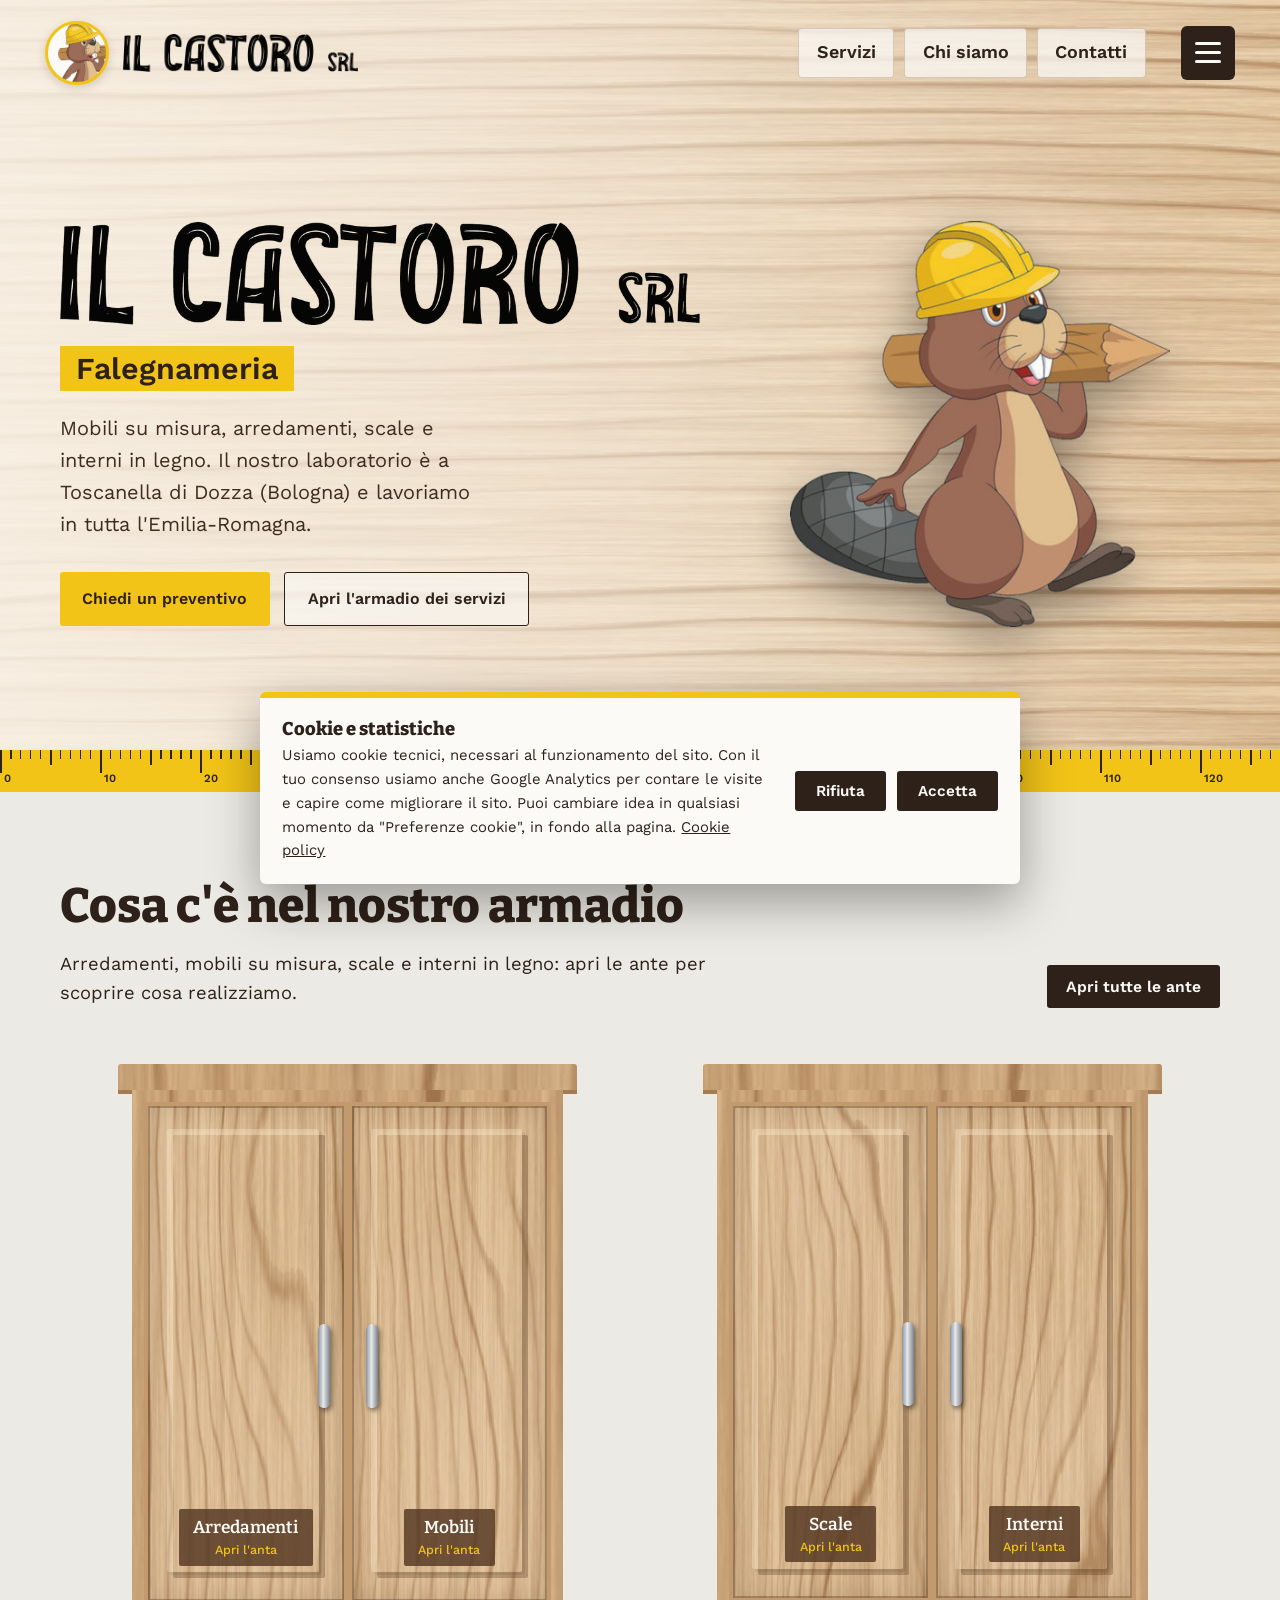
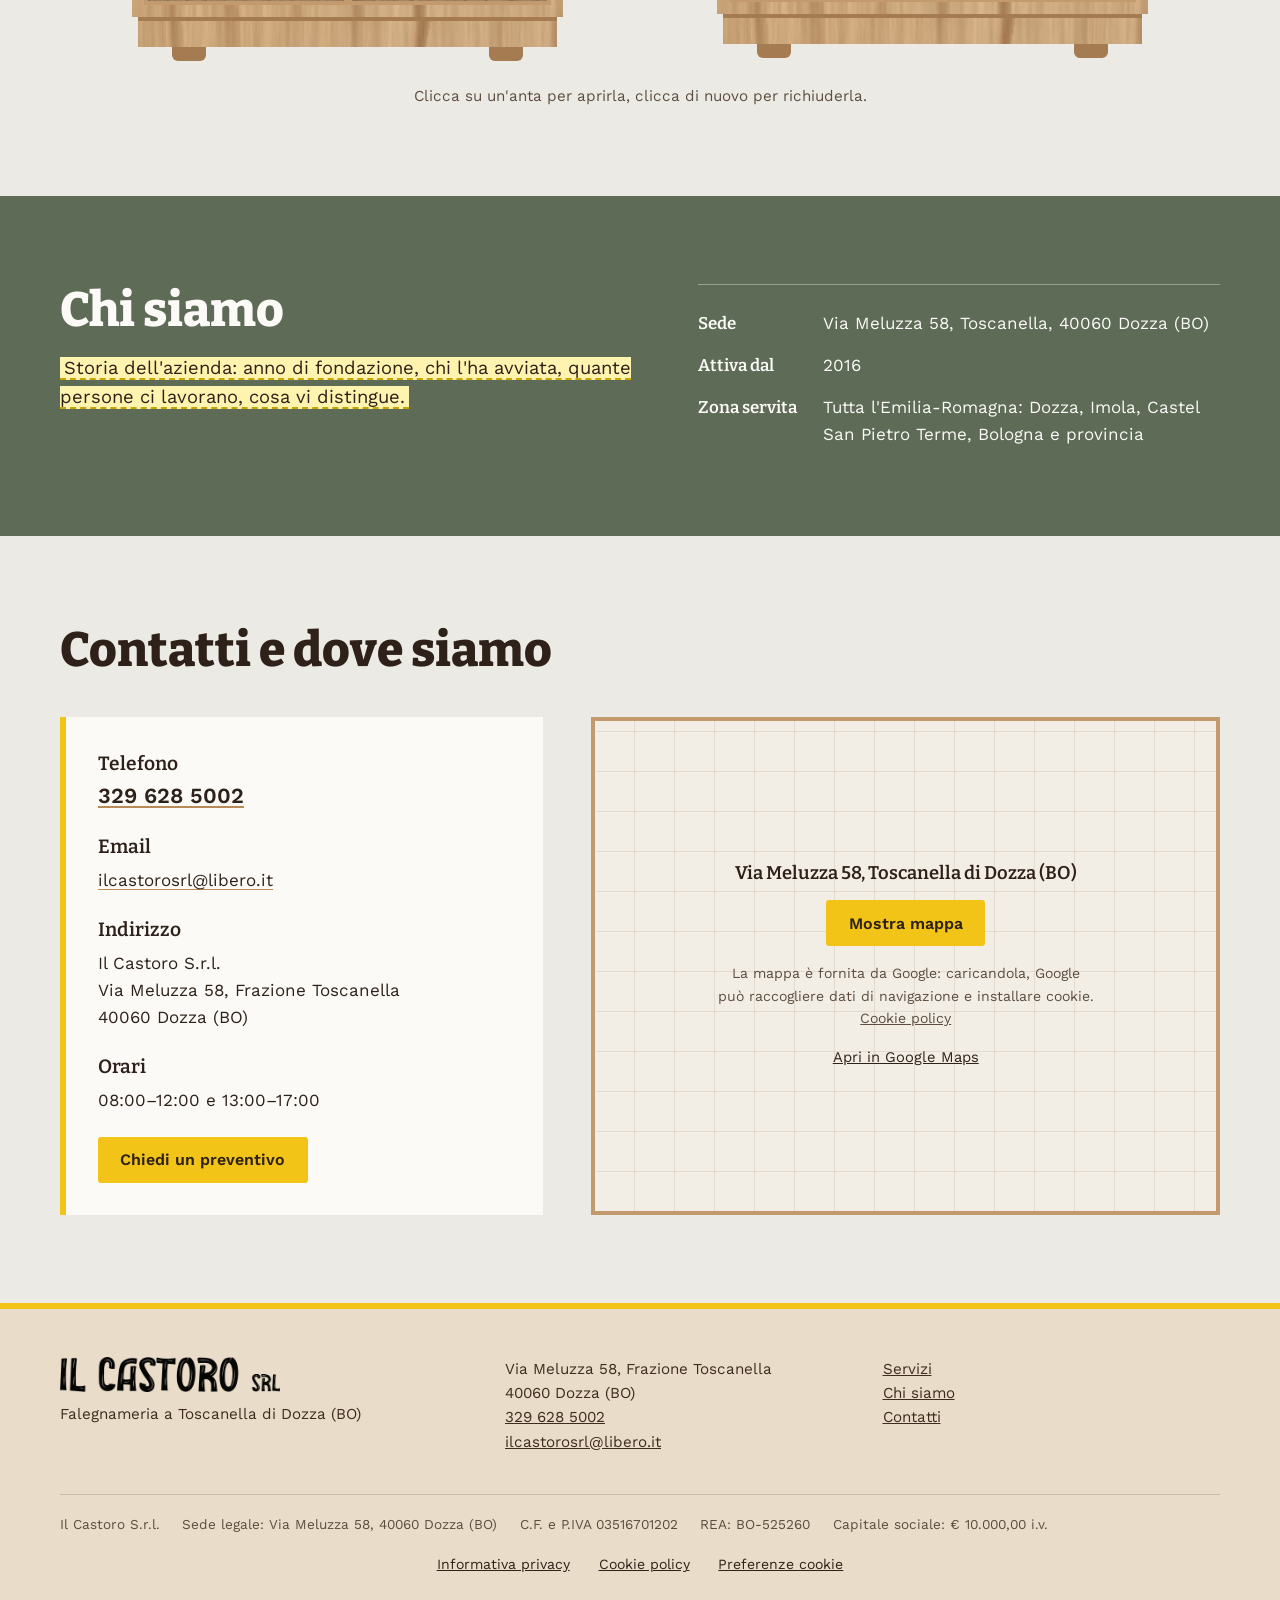
==== commit b82919f6: "Intestazione a tutta larghezza con logo e voci più grandi, menu a tre righe, stile più chiaro Co-Aut" ====
--- a/index.html
+++ b/index.html
@@ -94,8 +94,8 @@
   :root{
     --noce:#2E2119;
     --noce-2:#4A3426;
-    --telaio:#9C7049;     /* noce medio per armadi e fondi */
-    --telaio-scuro:#7A5434;
+    --telaio:#C29A6E;     /* noce medio per armadi e fondi */
+    --telaio-scuro:#A57B52;
     --rovere:#B98A55;
     --cenere:#ECEAE4;
     --salvia:#5E6B57;
@@ -118,30 +118,47 @@
   .sr{position:absolute;width:1px;height:1px;overflow:hidden;clip:rect(0 0 0 0);white-space:nowrap}
 
   /* ---------- intestazione ---------- */
-  header.top{position:absolute;inset:0 0 auto 0;z-index:10;color:var(--bianco)}
-  header.top .wrap{display:flex;justify-content:space-between;align-items:center;padding-block:1.2rem}
-  .logo{display:flex;align-items:center;gap:.7rem;text-decoration:none}
-  .logo .testa{width:46px;height:46px;border-radius:50%;background:var(--cenere) url(img/castoro.png) no-repeat 38% 6%/150% auto;border:2px solid var(--metro)}
-  .logo img{height:26px;width:auto}
-  nav ul{list-style:none;display:flex;gap:1.6rem}
-  nav a{text-decoration:none;font-weight:500;font-size:.98rem;padding-block:.3rem;border-bottom:2px solid transparent}
-  nav a:hover{border-color:var(--metro)}
-  .menu-btn{display:none;background:none;border:1px solid rgba(255,255,255,.5);color:inherit;font:inherit;padding:.35rem .8rem;border-radius:4px;cursor:pointer}
+  header.top{position:absolute;inset:0 0 auto 0;z-index:10;color:var(--noce)}
+  header.top .barra{display:flex;justify-content:space-between;align-items:center;gap:2rem;padding:1.3rem clamp(1.25rem,3.5vw,3.5rem)}
+  .logo{display:flex;align-items:center;gap:.9rem;text-decoration:none}
+  .logo .testa{width:64px;height:64px;border-radius:50%;background:var(--bianco) url(img/castoro.png) no-repeat 38% 6%/150% auto;border:3px solid var(--metro);box-shadow:0 3px 10px rgba(80,50,20,.2)}
+  .logo img{height:38px;width:auto}
+  .destra{display:flex;align-items:center;gap:2.2rem}
+  nav ul{list-style:none;display:flex;gap:.6rem}
+  nav a{display:block;text-decoration:none;font-weight:600;font-size:1.12rem;padding:.6rem 1.1rem;border-radius:4px;background:rgba(251,250,247,.72);border:1.5px solid rgba(122,84,52,.25)}
+  nav a:hover{background:var(--metro);border-color:var(--metro)}
+  .burger{width:54px;height:54px;display:flex;flex-direction:column;justify-content:center;align-items:center;gap:6px;background:var(--noce);border:0;border-radius:6px;cursor:pointer}
+  .burger span{display:block;width:26px;height:3px;border-radius:2px;background:var(--bianco);transition:transform .3s,opacity .3s}
+  .burger[aria-expanded="true"] span:nth-child(1){transform:translateY(9px) rotate(45deg)}
+  .burger[aria-expanded="true"] span:nth-child(2){opacity:0}
+  .burger[aria-expanded="true"] span:nth-child(3){transform:translateY(-9px) rotate(-45deg)}
+  /* pannello del menu */
+  .pannello{position:fixed;top:0;right:0;bottom:0;z-index:70;width:min(380px,88vw);background:var(--bianco);box-shadow:-20px 0 60px rgba(60,35,15,.25);
+    transform:translateX(105%);transition:transform .4s cubic-bezier(.25,.8,.3,1);display:flex;flex-direction:column;padding:1.4rem 1.8rem 2rem;overflow-y:auto;visibility:hidden}
+  .pannello.aperto{transform:none;visibility:visible}
+  .pannello .chiudi-p{align-self:flex-end;width:48px;height:48px;border:0;border-radius:6px;background:var(--noce);color:var(--bianco);font-size:1.6rem;line-height:1;cursor:pointer}
+  .pannello ul{list-style:none;margin-top:1.4rem;border-top:1px solid #e1d8cb}
+  .pannello li a{display:block;padding:1rem 0;font:600 1.35rem var(--serif);text-decoration:none;border-bottom:1px solid #e1d8cb}
+  .pannello li a:hover{color:var(--telaio-scuro)}
+  .pannello .btn{margin-top:1.6rem;text-align:center}
+  .pannello .rec{margin-top:1.4rem;font-size:.98rem;line-height:1.8}
+  .velo{position:fixed;inset:0;z-index:65;background:rgba(40,25,12,.45);opacity:0;pointer-events:none;transition:opacity .3s}
+  .velo.attivo{opacity:1;pointer-events:auto}
 
   /* ---------- apertura ---------- */
-  .hero{position:relative;min-height:88vh;display:flex;align-items:center;color:var(--bianco);background:#C29A6E url(img/legno-fondo.jpg) center/cover;overflow:hidden;padding:7rem 0 5rem}
-  .hero::after{content:"";position:absolute;inset:0;background:linear-gradient(90deg,rgba(78,50,29,.78) 0%,rgba(78,50,29,.45) 50%,rgba(78,50,29,.05) 100%)}
+  .hero{position:relative;min-height:88vh;display:flex;align-items:center;color:var(--noce);background:#E2C8A2 url(img/legno-fondo.jpg) center/cover;overflow:hidden;padding:8.5rem 0 5rem}
+  .hero::after{content:"";position:absolute;inset:0;background:linear-gradient(90deg,rgba(251,246,238,.82) 0%,rgba(251,246,238,.55) 50%,rgba(251,246,238,0) 100%)}
   .hero .wrap{position:relative;z-index:2;display:grid;grid-template-columns:1.35fr 1fr;gap:2rem;align-items:center}
   .hero h1 img{width:min(640px,100%)}
   .hero h1 img{height:auto}
   .tag{display:inline-block;margin-top:1.3rem;background:var(--metro);color:var(--noce);font:600 clamp(1.3rem,2.6vw,1.9rem)/1.1 var(--sans);padding:.35rem 1rem}
-  .hero p.sub{font-size:clamp(1.05rem,1.8vw,1.25rem);max-width:36ch;margin-top:1.3rem;color:#efe6d9}
+  .hero p.sub{font-size:clamp(1.05rem,1.8vw,1.25rem);max-width:36ch;margin-top:1.3rem;color:#3d2c1f}
   .cta{display:flex;flex-wrap:wrap;gap:.9rem;margin-top:2rem}
   .btn{display:inline-block;border:0;font-family:inherit;font-size:1rem;cursor:pointer;text-decoration:none;font-weight:600;padding:.85rem 1.4rem;border-radius:3px}
   .btn-metro{background:var(--metro);color:var(--noce)}
   .btn-metro:hover{background:#ffd73d}
-  .btn-line{border:1.5px solid rgba(255,255,255,.7)}
-  .btn-line:hover{background:rgba(255,255,255,.1)}
+  .btn-line{border:1.5px solid var(--noce);background:rgba(251,250,247,.6)}
+  .btn-line:hover{background:var(--bianco)}
   .mascotte{justify-self:center;width:min(380px,90%);height:auto;filter:drop-shadow(0 18px 24px rgba(0,0,0,.35))}
 
   .metro{position:absolute;left:0;right:0;bottom:0;height:42px;z-index:3;background:var(--metro);
@@ -273,7 +290,7 @@
   .banner-cookie p{font-size:.93rem}
   .banner-cookie .scelte{display:flex;gap:.7rem}
   .banner-cookie .btn{font-size:.95rem;padding:.7rem 1.3rem}
-  .btn-scuro{background:var(--telaio-scuro);color:var(--bianco)}
+  .btn-scuro{background:var(--noce);color:var(--bianco)}
   .btn-scuro:hover{background:var(--noce-2)}
   @media (max-width:640px){.banner-cookie{grid-template-columns:1fr}.banner-cookie .scelte .btn{flex:1}}
 
@@ -302,18 +319,16 @@
   .mappa iframe{width:100%;height:100%;min-height:392px;border:0;display:block}
 
   /* ---------- piè di pagina ---------- */
-  footer{background:var(--telaio-scuro);color:#d9cfc2;padding-block:3rem 2rem;font-size:.95rem}
+  footer{background:#E9DCC8;color:#3d2c1f;border-top:6px solid var(--metro);padding-block:3rem 2rem;font-size:.95rem}
   footer .grid{display:grid;grid-template-columns:1.2fr 1fr 1fr;gap:2.5rem;align-items:start}
   footer .grid img{width:220px;margin-bottom:.6rem}
-  footer .link-legali{display:flex;justify-content:center;flex-wrap:wrap;gap:.5rem 1.8rem;margin-top:1.1rem;font-size:.88rem;color:#efe4d4}
-  footer .legale{margin-top:2.5rem;padding-top:1.2rem;border-top:1px solid rgba(255,255,255,.18);font-size:.85rem;color:#b6a999;display:flex;flex-wrap:wrap;gap:.4rem 1.4rem}
+  footer .link-legali{display:flex;justify-content:center;flex-wrap:wrap;gap:.5rem 1.8rem;margin-top:1.1rem;font-size:.88rem;color:var(--noce)}
+  footer .legale{margin-top:2.5rem;padding-top:1.2rem;border-top:1px solid rgba(90,60,30,.2);font-size:.85rem;color:#5c4d40;display:flex;flex-wrap:wrap;gap:.4rem 1.4rem}
 
   @media (max-width:900px){
-    nav ul{display:none;position:absolute;top:100%;right:0;flex-direction:column;gap:.2rem;background:var(--noce);padding:1rem 1.4rem;border-radius:4px}
-    nav ul.open{display:flex}
-    nav{position:relative}
-    .menu-btn{display:block}
-    .logo img{display:none}
+    nav{display:none}
+    .logo .testa{width:54px;height:54px}
+    .logo img{height:28px}
     .hero .wrap{grid-template-columns:1fr}
     .mascotte{width:200px;justify-self:start;order:-1}
     .armadi{flex-direction:column;align-items:center;gap:4rem;padding-inline:2.2rem}
@@ -323,6 +338,7 @@
     .chi .grid{gap:2.5rem}
     section{padding-block:4rem}
   }
+  @media (max-width:340px){.logo img{display:none}}
   @media (max-width:480px){
     .armadi{padding-inline:1.4rem}
     .corpo{padding:8px}
@@ -342,27 +358,41 @@
 <body>
 
 <header class="top">
-  <div class="wrap">
+  <div class="barra">
     <a class="logo" href="#">
       <span class="testa" aria-hidden="true"></span>
-      <img src="img/scritta-bianca.png" alt="Il Castoro S.r.l.">
+      <img src="img/scritta-nera.png" alt="Il Castoro S.r.l.">
     </a>
-    <nav aria-label="Menu principale">
-      <button class="menu-btn" aria-expanded="false" aria-controls="menu">Menu</button>
-      <ul id="menu">
-        <li><a href="#servizi">Servizi</a></li>
-        <li><a href="#chi-siamo">Chi siamo</a></li>
-        <li><a href="#contatti">Contatti</a></li>
-      </ul>
-    </nav>
+    <div class="destra">
+      <nav aria-label="Menu principale">
+        <ul>
+          <li><a href="#servizi">Servizi</a></li>
+          <li><a href="#chi-siamo">Chi siamo</a></li>
+          <li><a href="#contatti">Contatti</a></li>
+        </ul>
+      </nav>
+      <button class="burger" type="button" aria-label="Apri il menu" aria-expanded="false" aria-controls="pannello"><span></span><span></span><span></span></button>
+    </div>
   </div>
 </header>
+<div class="velo"></div>
+<aside class="pannello" id="pannello" aria-label="Menu">
+  <button class="chiudi-p" type="button" aria-label="Chiudi il menu">&times;</button>
+  <ul>
+    <li><a href="#">Home</a></li>
+    <li><a href="#servizi">Servizi</a></li>
+    <li><a href="#chi-siamo">Chi siamo</a></li>
+    <li><a href="#contatti">Contatti e dove siamo</a></li>
+  </ul>
+  <button class="btn btn-metro" type="button" data-preventivo>Chiedi un preventivo</button>
+  <p class="rec"><a href="tel:+393296285002">329 628 5002</a><br><a href="mailto:ilcastorosrl@libero.it">ilcastorosrl@libero.it</a><br>Via Meluzza 58, Toscanella di Dozza (BO)</p>
+</aside>
 
 <main>
   <section class="hero" aria-label="Il Castoro S.r.l.">
     <div class="wrap">
       <div>
-        <h1><img src="img/scritta-bianca.png" alt="Il Castoro S.r.l." width="1000" height="162"><span class="tag">Falegnameria</span></h1>
+        <h1><img src="img/scritta-nera.png" alt="Il Castoro S.r.l." width="1000" height="162"><span class="tag">Falegnameria</span></h1>
         <p class="sub">Mobili su misura, arredamenti, scale e interni in legno. Il nostro laboratorio è a Toscanella di Dozza (Bologna) e lavoriamo in tutta l'Emilia-Romagna.</p>
         <div class="cta">
           <button class="btn btn-metro" type="button" data-preventivo>Chiedi un preventivo</button>
@@ -543,7 +573,7 @@
   <div class="wrap">
     <div class="grid">
       <div>
-        <img src="img/scritta-bianca.png" alt="Il Castoro S.r.l.">
+        <img src="img/scritta-nera.png" alt="Il Castoro S.r.l.">
         <p>Falegnameria a Toscanella di Dozza (BO)</p>
       </div>
       <div><p>Via Meluzza 58, Frazione Toscanella<br>40060 Dozza (BO)<br><a href="tel:+393296285002">329 628 5002</a><br><a href="mailto:ilcastorosrl@libero.it">ilcastorosrl@libero.it</a></p></div>
@@ -566,9 +596,17 @@
 
 <script>
   // menu su cellulare
-  const btn=document.querySelector('.menu-btn'),menu=document.getElementById('menu');
-  btn.addEventListener('click',()=>{const o=menu.classList.toggle('open');btn.setAttribute('aria-expanded',o)});
-  menu.querySelectorAll('a').forEach(a=>a.addEventListener('click',()=>{menu.classList.remove('open');btn.setAttribute('aria-expanded',false)}));
+  const burger=document.querySelector('.burger'),pannello=document.getElementById('pannello'),velo=document.querySelector('.velo');
+  function menuAperto(o){
+    pannello.classList.toggle('aperto',o);velo.classList.toggle('attivo',o);
+    burger.setAttribute('aria-expanded',o);burger.setAttribute('aria-label',o?'Chiudi il menu':'Apri il menu');
+    if(o)pannello.querySelector('.chiudi-p').focus();
+  }
+  burger.addEventListener('click',()=>menuAperto(!pannello.classList.contains('aperto')));
+  pannello.querySelector('.chiudi-p').addEventListener('click',()=>{menuAperto(false);burger.focus()});
+  velo.addEventListener('click',()=>menuAperto(false));
+  pannello.querySelectorAll('a,[data-preventivo]').forEach(a=>a.addEventListener('click',()=>menuAperto(false)));
+  document.addEventListener('keydown',e=>{if(e.key==='Escape'&&pannello.classList.contains('aperto'))menuAperto(false)});
 
   // ante dell'armadio
   const vani=[...document.querySelectorAll('.vano')];
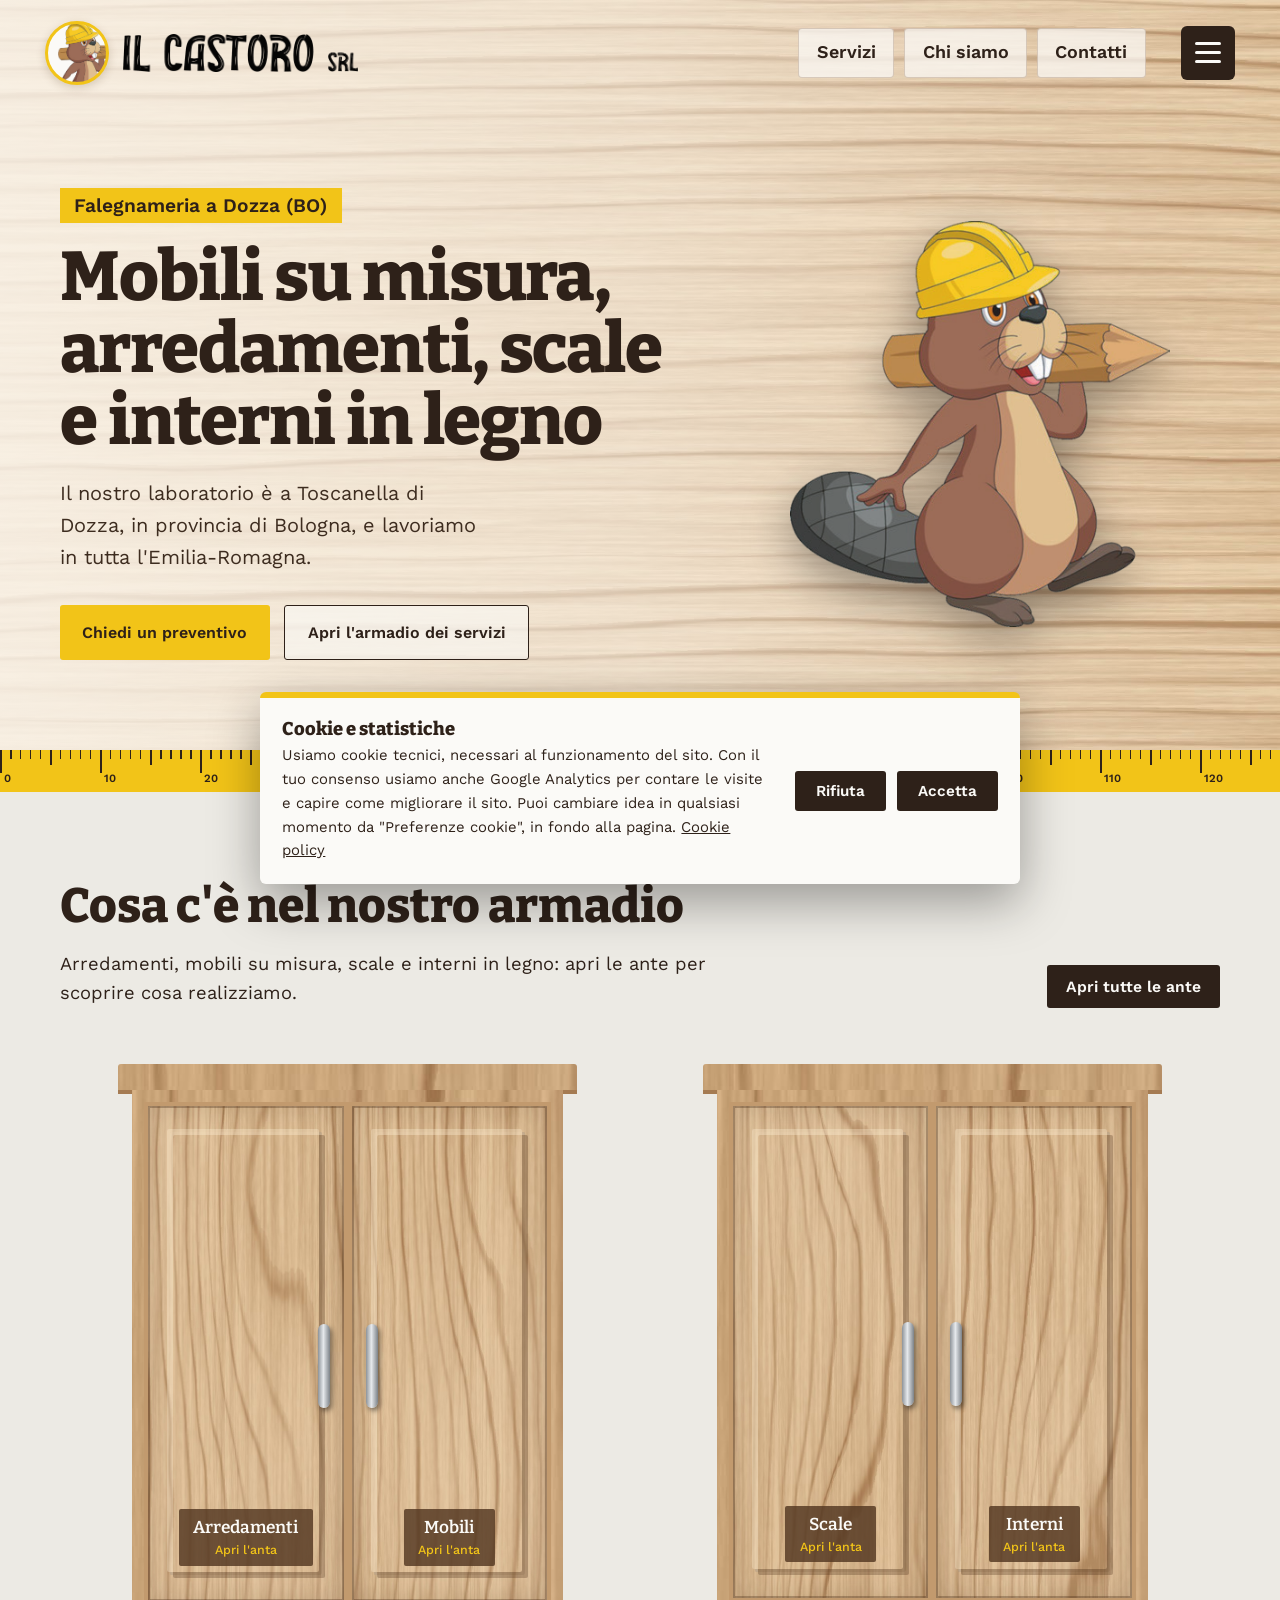
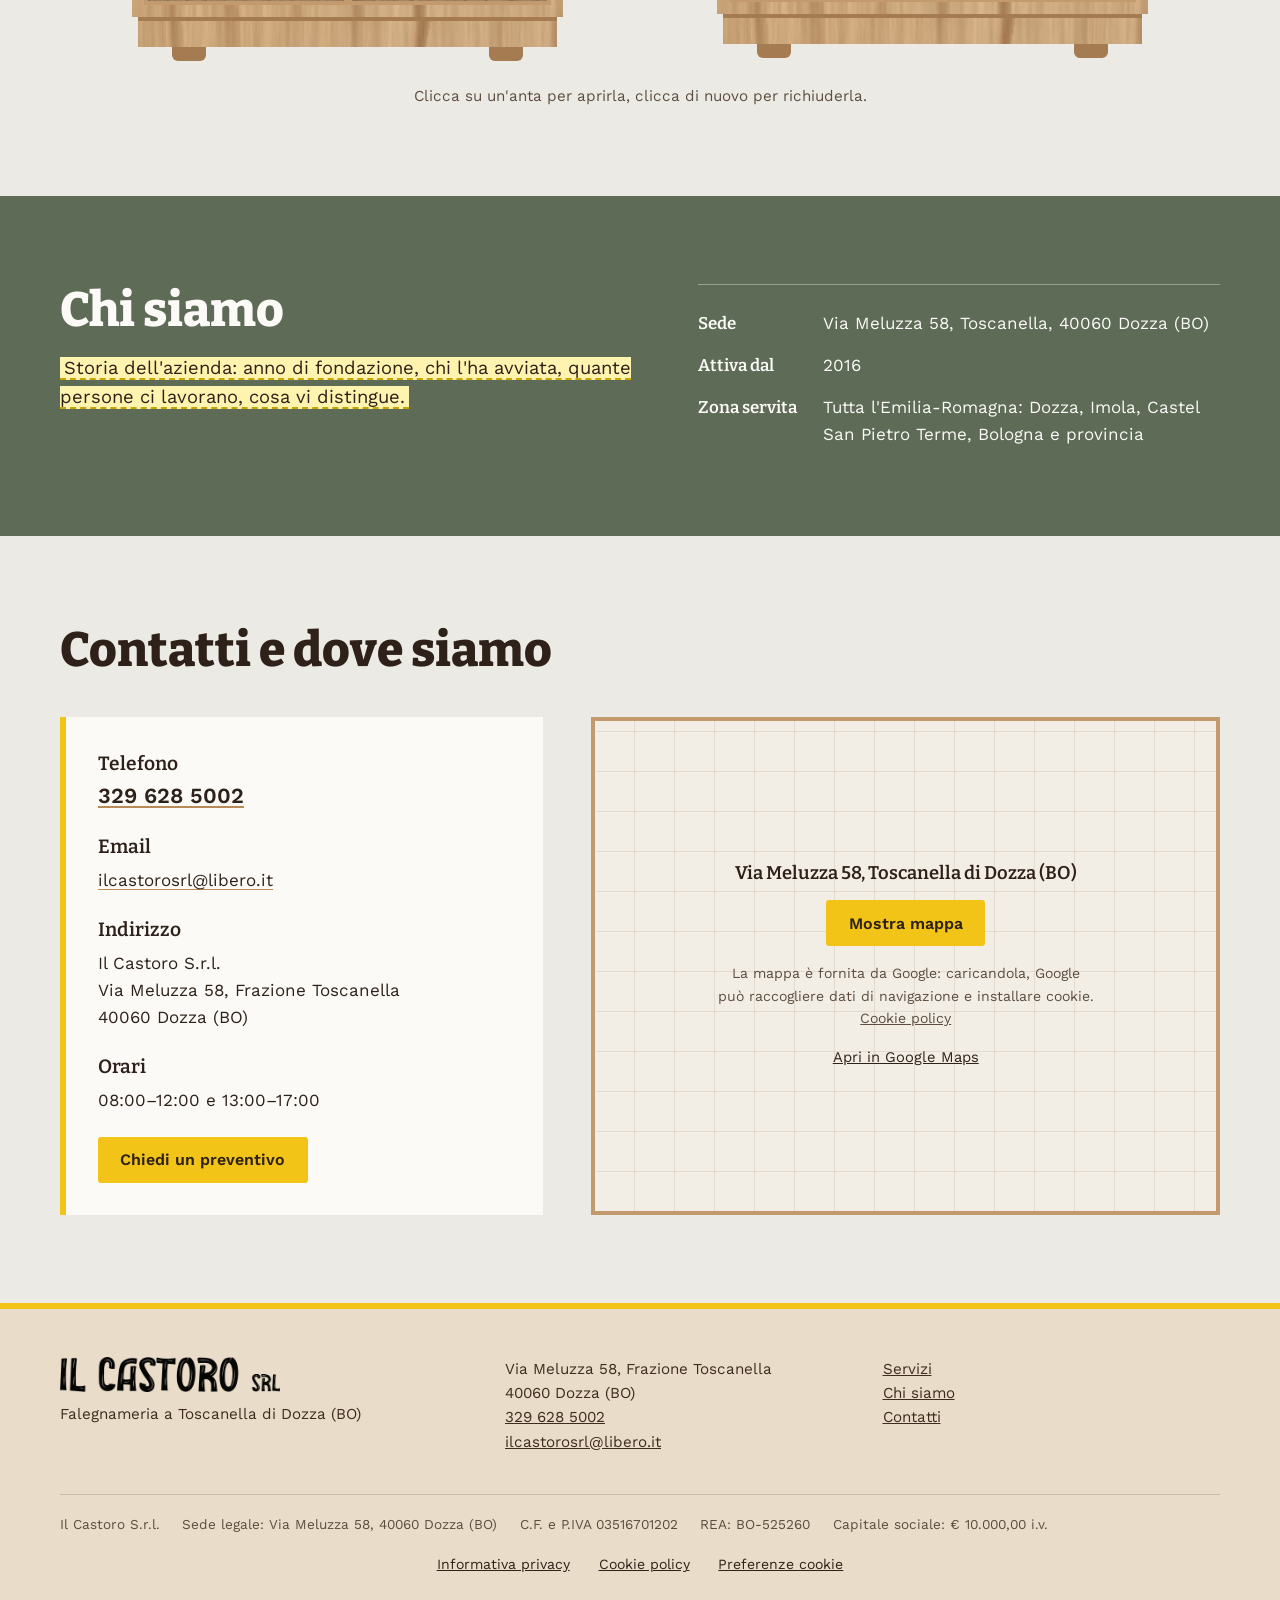
==== commit 7b3095cf: "Apertura: titolo testuale al posto del logo grande Co-Authored-By: Claude Opus 5.5 <noreply@anthropi" ====
--- a/index.html
+++ b/index.html
@@ -149,9 +149,9 @@
   .hero{position:relative;min-height:88vh;display:flex;align-items:center;color:var(--noce);background:#E2C8A2 url(img/legno-fondo.jpg) center/cover;overflow:hidden;padding:8.5rem 0 5rem}
   .hero::after{content:"";position:absolute;inset:0;background:linear-gradient(90deg,rgba(251,246,238,.82) 0%,rgba(251,246,238,.55) 50%,rgba(251,246,238,0) 100%)}
   .hero .wrap{position:relative;z-index:2;display:grid;grid-template-columns:1.35fr 1fr;gap:2rem;align-items:center}
-  .hero h1 img{width:min(640px,100%)}
+  .hero h1{font:800 clamp(2.4rem,5.4vw,4.4rem)/1.04 var(--serif);letter-spacing:-.015em;max-width:19ch;margin-top:1.1rem}
   .hero h1 img{height:auto}
-  .tag{display:inline-block;margin-top:1.3rem;background:var(--metro);color:var(--noce);font:600 clamp(1.3rem,2.6vw,1.9rem)/1.1 var(--sans);padding:.35rem 1rem}
+  .tag{display:inline-block;background:var(--metro);color:var(--noce);font:600 clamp(1rem,1.6vw,1.2rem)/1.1 var(--sans);padding:.45rem .9rem}
   .hero p.sub{font-size:clamp(1.05rem,1.8vw,1.25rem);max-width:36ch;margin-top:1.3rem;color:#3d2c1f}
   .cta{display:flex;flex-wrap:wrap;gap:.9rem;margin-top:2rem}
   .btn{display:inline-block;border:0;font-family:inherit;font-size:1rem;cursor:pointer;text-decoration:none;font-weight:600;padding:.85rem 1.4rem;border-radius:3px}
@@ -392,8 +392,9 @@
   <section class="hero" aria-label="Il Castoro S.r.l.">
     <div class="wrap">
       <div>
-        <h1><img src="img/scritta-nera.png" alt="Il Castoro S.r.l." width="1000" height="162"><span class="tag">Falegnameria</span></h1>
-        <p class="sub">Mobili su misura, arredamenti, scale e interni in legno. Il nostro laboratorio è a Toscanella di Dozza (Bologna) e lavoriamo in tutta l'Emilia-Romagna.</p>
+        <span class="tag">Falegnameria a Dozza (BO)</span>
+        <h1>Mobili su misura, arredamenti, scale e interni in legno</h1>
+        <p class="sub">Il nostro laboratorio è a Toscanella di Dozza, in provincia di Bologna, e lavoriamo in tutta l'Emilia-Romagna.</p>
         <div class="cta">
           <button class="btn btn-metro" type="button" data-preventivo>Chiedi un preventivo</button>
           <a class="btn btn-line" href="#servizi">Apri l'armadio dei servizi</a>
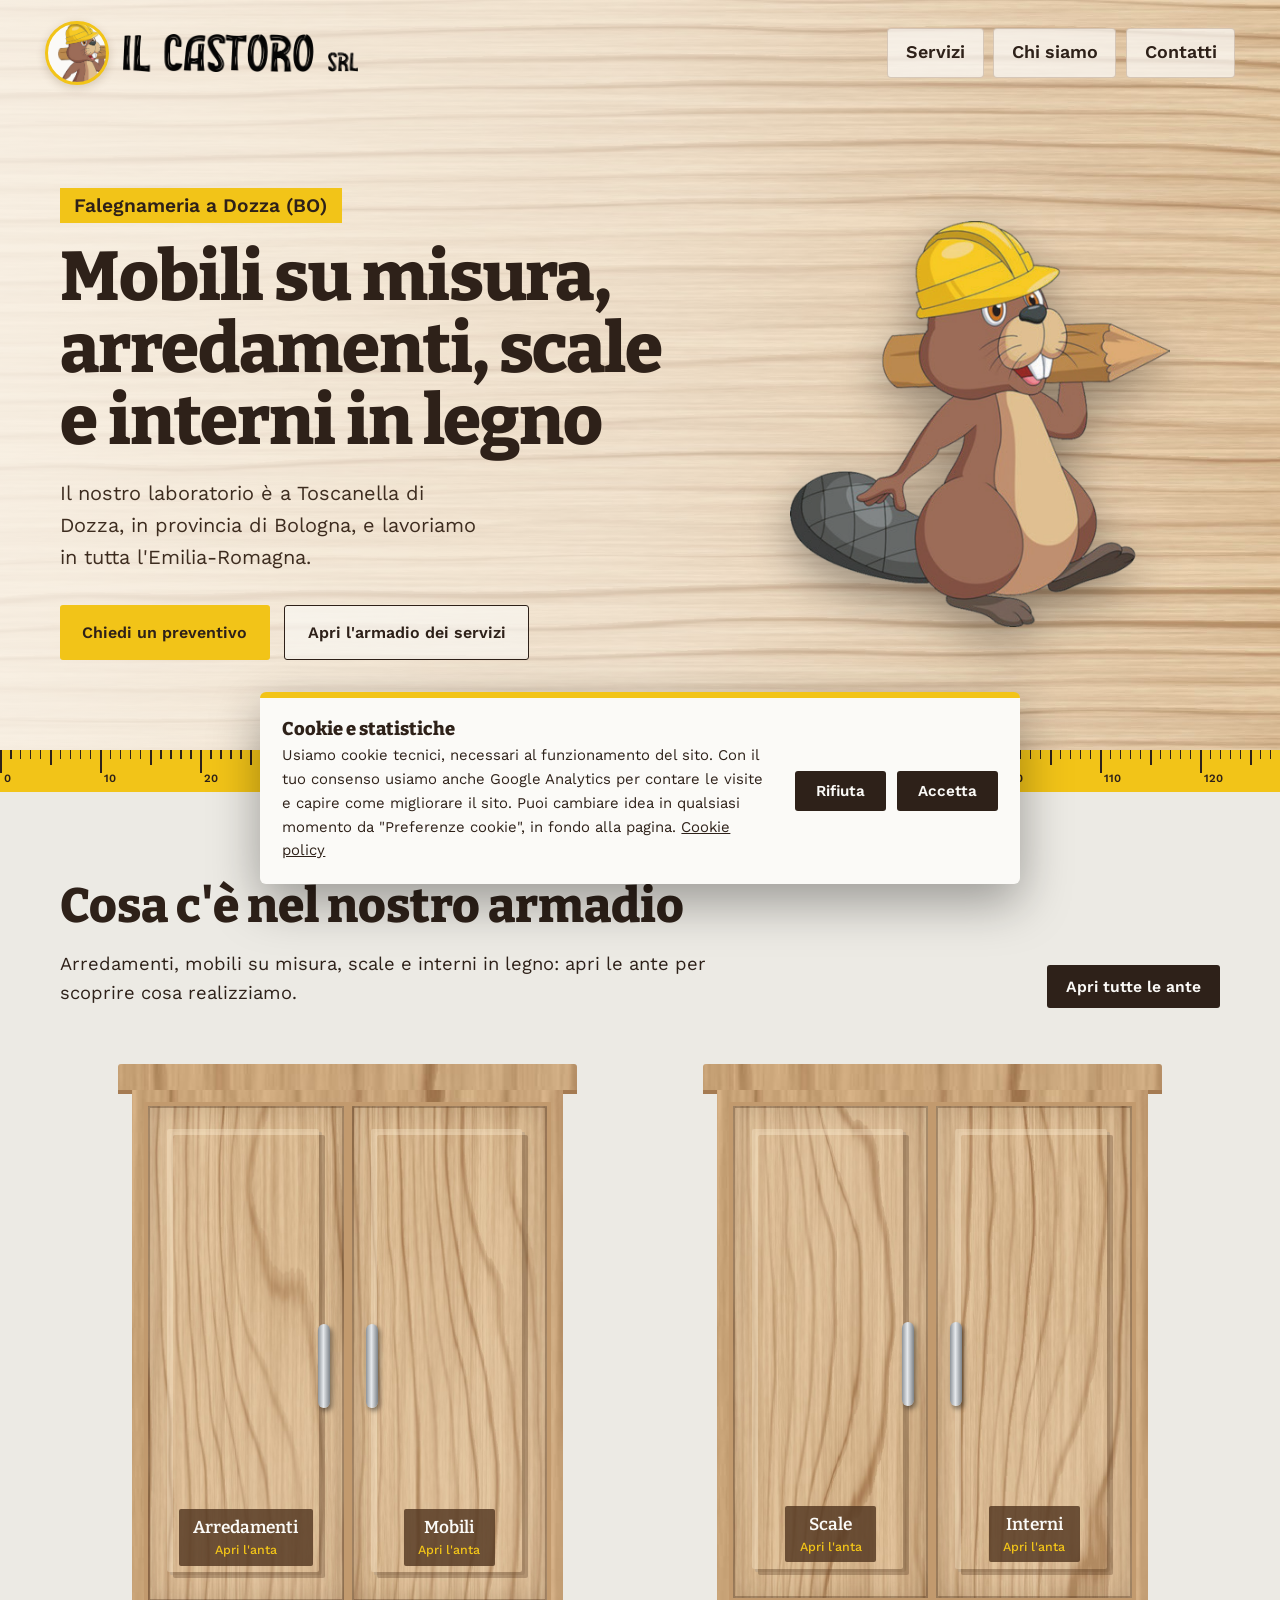
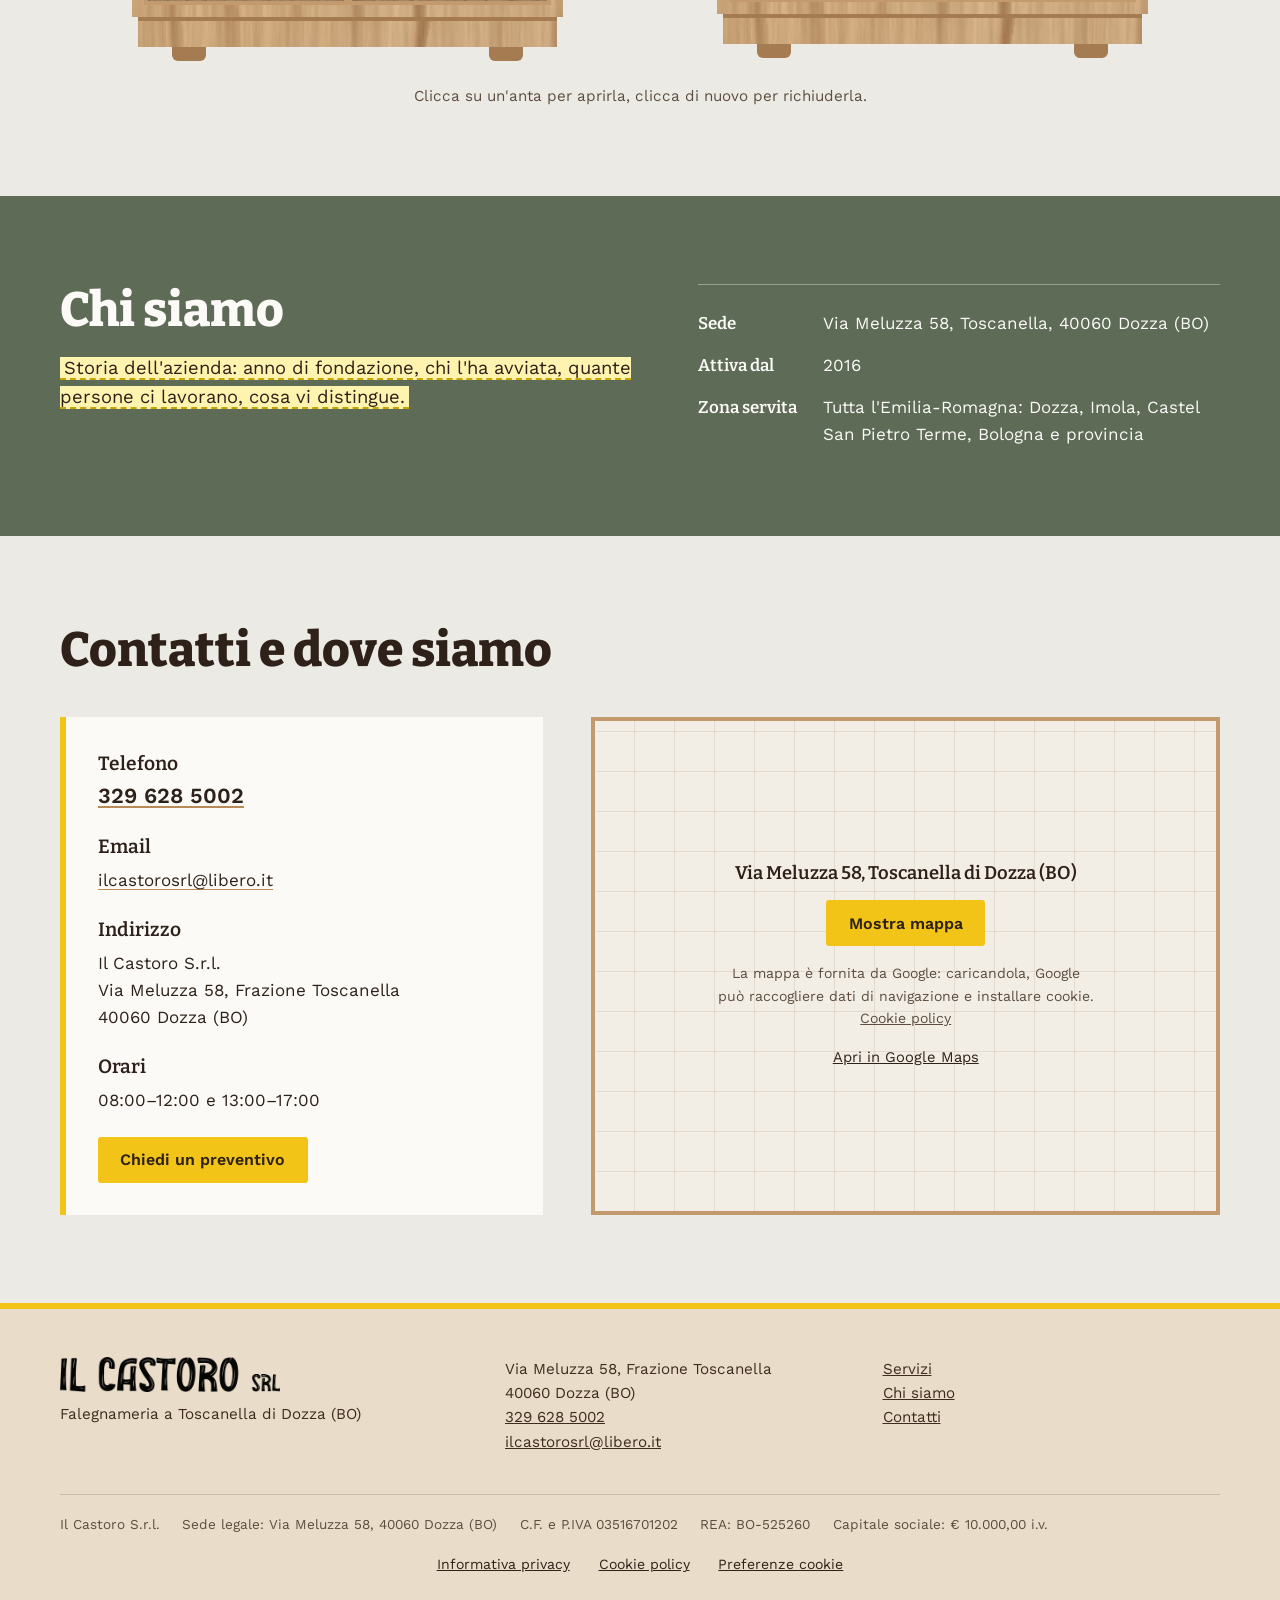
==== commit 3308fb18: "Menu a tre righe solo su cellulare Co-Authored-By: Claude Opus 5.5 <noreply@anthropic.com> Claude-Se" ====
--- a/index.html
+++ b/index.html
@@ -127,7 +127,7 @@
   nav ul{list-style:none;display:flex;gap:.6rem}
   nav a{display:block;text-decoration:none;font-weight:600;font-size:1.12rem;padding:.6rem 1.1rem;border-radius:4px;background:rgba(251,250,247,.72);border:1.5px solid rgba(122,84,52,.25)}
   nav a:hover{background:var(--metro);border-color:var(--metro)}
-  .burger{width:54px;height:54px;display:flex;flex-direction:column;justify-content:center;align-items:center;gap:6px;background:var(--noce);border:0;border-radius:6px;cursor:pointer}
+  .burger{width:54px;height:54px;display:none;flex-direction:column;justify-content:center;align-items:center;gap:6px;background:var(--noce);border:0;border-radius:6px;cursor:pointer}
   .burger span{display:block;width:26px;height:3px;border-radius:2px;background:var(--bianco);transition:transform .3s,opacity .3s}
   .burger[aria-expanded="true"] span:nth-child(1){transform:translateY(9px) rotate(45deg)}
   .burger[aria-expanded="true"] span:nth-child(2){opacity:0}
@@ -327,6 +327,7 @@
 
   @media (max-width:900px){
     nav{display:none}
+    .burger{display:flex}
     .logo .testa{width:54px;height:54px}
     .logo img{height:28px}
     .hero .wrap{grid-template-columns:1fr}
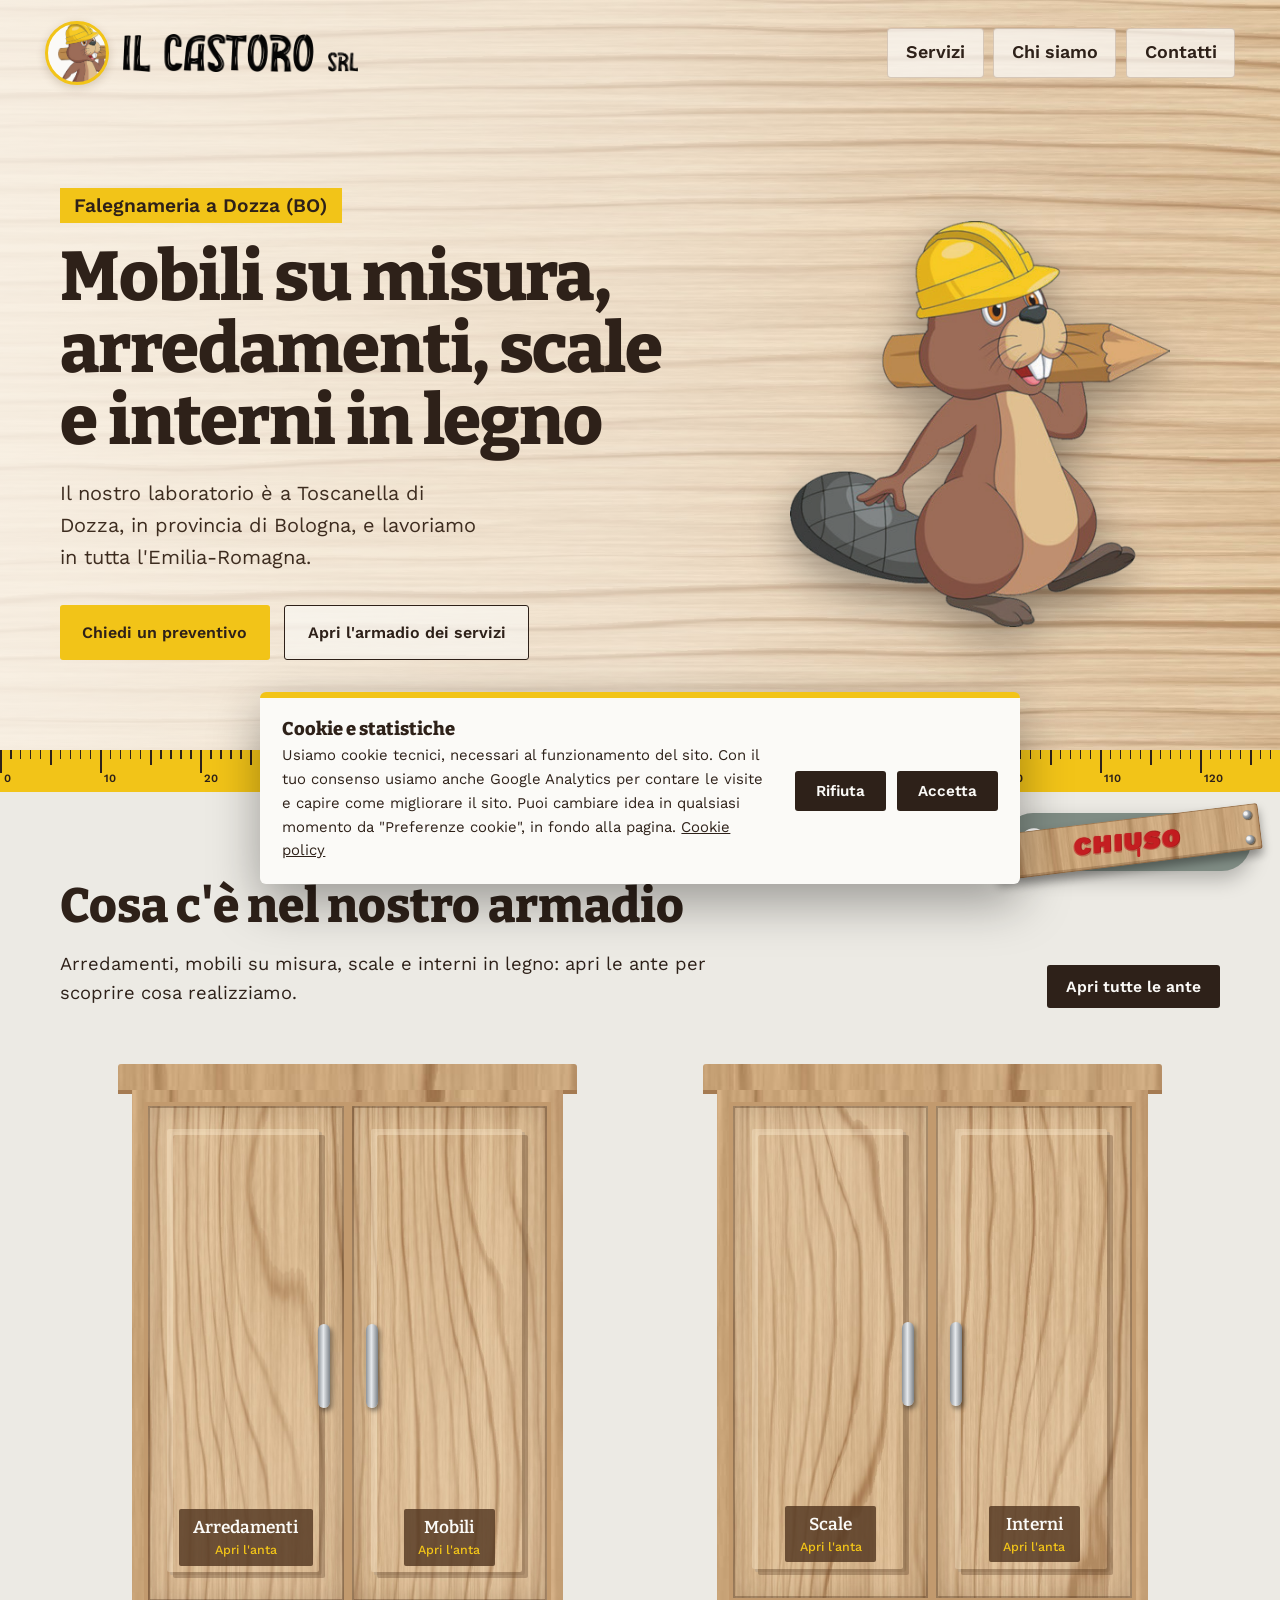
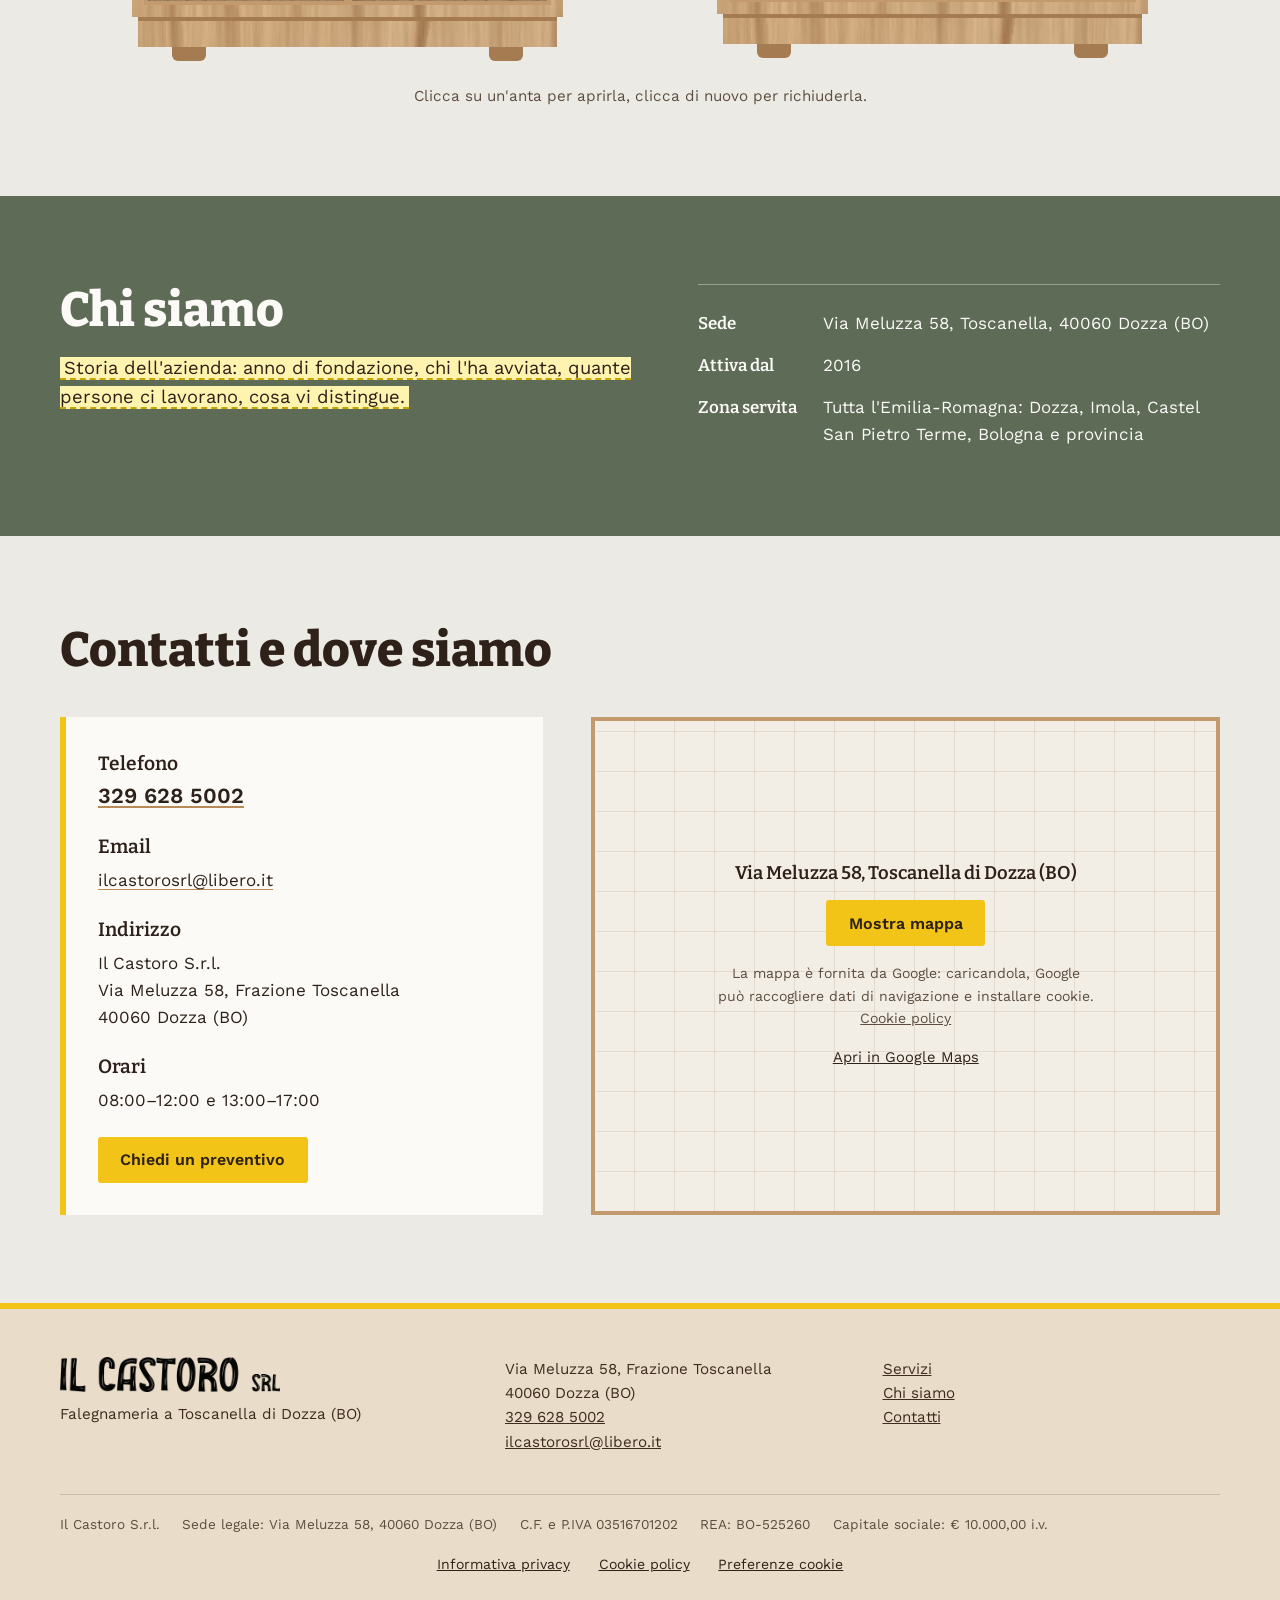
==== commit 8fd487d8: "Pulsante WhatsApp attivo solo negli orari di apertura, con tavola CHIUSO fuori orario Co-Authored-By" ====
--- a/index.html
+++ b/index.html
@@ -294,6 +294,28 @@
   .btn-scuro:hover{background:var(--noce-2)}
   @media (max-width:640px){.banner-cookie{grid-template-columns:1fr}.banner-cookie .scelte .btn{flex:1}}
 
+  /* ---------- pulsante WhatsApp con orari ---------- */
+  .wa{position:fixed;right:clamp(.9rem,2.5vw,1.8rem);bottom:clamp(.9rem,2.5vw,1.8rem);z-index:55;display:flex;align-items:center;gap:.7rem;
+    background:#1FA855;color:#fff;text-decoration:none;font:600 1rem var(--sans);padding:.75rem 1.2rem .75rem .8rem;border-radius:40px;box-shadow:0 10px 26px rgba(20,80,40,.35)}
+  .wa:hover{background:#178F47}
+  .wa svg{width:34px;height:34px;flex:none}
+  .wa .tavola-chiuso{display:none}
+  .wa.chiuso{background:#7f8c84;box-shadow:0 8px 20px rgba(0,0,0,.25);cursor:not-allowed}
+  .wa.chiuso:hover{background:#7f8c84}
+  .wa.chiuso .tavola-chiuso{display:flex;position:absolute;left:-10px;right:-10px;top:50%;height:46px;margin-top:-23px;transform:rotate(-7deg);
+    align-items:center;justify-content:center;background:#C9A274 url(img/legno-telaio.jpg) center/cover;border-radius:3px;
+    box-shadow:0 6px 10px rgba(0,0,0,.35),inset 0 0 0 1px rgba(90,55,25,.4),inset 0 -3px 0 rgba(90,55,25,.25)}
+  .tavola-chiuso i{position:absolute;width:9px;height:9px;border-radius:50%;
+    background:radial-gradient(circle at 35% 35%,#f4f4f4 0 18%,#a6abb0 35%,#5b6166 75%);box-shadow:1px 1px 1px rgba(0,0,0,.5)}
+  .tavola-chiuso i:nth-child(1){left:7px;top:6px}.tavola-chiuso i:nth-child(2){right:7px;top:6px}
+  .tavola-chiuso i:nth-child(3){left:7px;bottom:6px}.tavola-chiuso i:nth-child(4){right:7px;bottom:6px}
+  .tavola-chiuso b{font:900 1.55rem/1 Impact,"Arial Black",var(--sans);letter-spacing:.08em;color:#C4161C;transform:rotate(2deg) skewX(-4deg);
+    position:relative;text-shadow:1px 0 0 rgba(160,10,15,.9),-1px 1px 0 rgba(196,22,28,.55),1px 2px 0 rgba(150,8,12,.35),0 0 2px rgba(196,22,28,.4);opacity:.94}
+  .tavola-chiuso b::after{content:"";position:absolute;left:58%;top:78%;width:3px;height:9px;border-radius:0 0 3px 3px;background:#C4161C}
+  .wa-orari{position:absolute;right:0;bottom:calc(100% + 10px);white-space:nowrap;background:var(--noce);color:var(--bianco);font:500 .85rem var(--sans);padding:.45rem .7rem;border-radius:4px;opacity:0;transform:translateY(4px);transition:opacity .2s,transform .2s;pointer-events:none}
+  .wa.chiuso:hover .wa-orari,.wa.chiuso:focus .wa-orari,.wa.chiuso.mostra .wa-orari{opacity:1;transform:none}
+  @media (max-width:560px){.wa .wa-testo{display:none}.wa{padding:.7rem}.wa.chiuso .tavola-chiuso{left:-38px;right:-8px;height:40px;margin-top:-20px}.tavola-chiuso b{font-size:1.15rem}.wa-orari{white-space:normal;width:min(260px,80vw)}}
+
   /* ---------- chi siamo ---------- */
   .chi{background:var(--salvia);color:var(--bianco)}
   .chi .grid{display:grid;grid-template-columns:1.1fr 1fr;gap:4rem;align-items:start}
@@ -570,6 +592,13 @@
     <button class="btn btn-scuro" type="button" data-cookie="si">Accetta</button>
   </div>
 </div>
+
+<a class="wa" id="wa" href="https://wa.me/393296285002?text=Buongiorno%2C%20vorrei%20informazioni%20su%20un%20lavoro%20in%20legno." target="_blank" rel="noopener">
+  <svg viewBox="0 0 32 32" aria-hidden="true"><path fill="#fff" d="M16 3C8.8 3 3 8.6 3 15.6c0 2.5.8 4.9 2.1 6.9L3.6 29l6.8-1.7c1.7.9 3.6 1.4 5.6 1.4 7.2 0 13-5.6 13-12.6S23.2 3 16 3z"/><path fill="#1FA855" d="M12.2 9.6c-.3-.6-.6-.6-.9-.6h-.8c-.3 0-.7.1-1 .5-.4.4-1.3 1.3-1.3 3.1s1.3 3.6 1.5 3.8c.2.3 2.6 4.1 6.4 5.6 3.2 1.2 3.8 1 4.5.9.7-.1 2.2-.9 2.5-1.8.3-.9.3-1.6.2-1.8-.1-.2-.3-.3-.7-.5l-2.4-1.2c-.3-.1-.6-.2-.8.2-.2.4-.9 1.2-1.1 1.4-.2.2-.4.3-.8.1-.4-.2-1.5-.6-2.9-1.8-1.1-1-1.8-2.1-2-2.5-.2-.4 0-.6.2-.8l.6-.7c.2-.2.3-.4.4-.7.1-.3.1-.5 0-.7l-1.2-2.8z"/></svg>
+  <span class="wa-testo">Scrivici su WhatsApp</span>
+  <span class="tavola-chiuso" aria-hidden="true"><i></i><i></i><i></i><i></i><b>CHIUSO</b></span>
+  <span class="wa-orari" role="status"></span>
+</a>
 
 <footer>
   <div class="wrap">
@@ -715,6 +744,30 @@
     if(v==='si')caricaAnalytics(); else if(window.gaCaricato){cancellaCookieGA();location.reload()} else cancellaCookieGA();
   }));
   document.querySelectorAll('[data-preferenze-cookie]').forEach(b=>b.addEventListener('click',()=>{banner.hidden=false;banner.querySelector('button').focus()}));
+  // ---- WhatsApp attivo solo negli orari di apertura (ora italiana) ----
+  // Giorni: 1=lunedì … 5=venerdì. Fasce: 08:00–12:00 e 13:00–17:00.
+  const GIORNI_APERTI=[1,2,3,4,5], FASCE=[[8*60,12*60],[13*60,17*60]];
+  const wa=document.getElementById('wa'), waHref=wa.getAttribute('href'), waOrari=wa.querySelector('.wa-orari');
+  function oraItalia(){
+    const parti=new Intl.DateTimeFormat('it-IT',{timeZone:'Europe/Rome',weekday:'short',hour:'2-digit',minute:'2-digit',hourCycle:'h23'}).formatToParts(window.oraProva||new Date());
+    const g={dom:0,lun:1,mar:2,mer:3,gio:4,ven:5,sab:6}[parti.find(p=>p.type==='weekday').value.slice(0,3).toLowerCase()];
+    return {giorno:g,minuti:+parti.find(p=>p.type==='hour').value*60+ +parti.find(p=>p.type==='minute').value};
+  }
+  function prossimaApertura({giorno,minuti}){
+    const nomi=['domenica','lunedì','martedì','mercoledì','giovedì','venerdì','sabato'];
+    if(GIORNI_APERTI.includes(giorno)){const f=FASCE.find(([a])=>minuti<a);if(f)return 'alle '+String(f[0]/60).padStart(2,'0')+':00';}
+    for(let i=1;i<=7;i++){const d=(giorno+i)%7;if(GIORNI_APERTI.includes(d))return (i===1?'domani':nomi[d])+' alle '+String(FASCE[0][0]/60).padStart(2,'0')+':00';}
+  }
+  function aggiornaWA(){
+    const t=oraItalia();
+    const aperto=GIORNI_APERTI.includes(t.giorno)&&FASCE.some(([a,b])=>t.minuti>=a&&t.minuti<b);
+    wa.classList.toggle('chiuso',!aperto);
+    if(aperto){wa.setAttribute('href',waHref);wa.removeAttribute('aria-disabled');wa.setAttribute('aria-label','Scrivici su WhatsApp');waOrari.textContent='';}
+    else{wa.removeAttribute('href');wa.setAttribute('aria-disabled','true');wa.setAttribute('tabindex','0');
+      const r='Siamo chiusi: WhatsApp riapre '+prossimaApertura(t)+'.';waOrari.textContent=r;wa.setAttribute('aria-label',r);}
+  }
+  wa.addEventListener('click',e=>{if(wa.classList.contains('chiuso')){e.preventDefault();wa.classList.add('mostra');setTimeout(()=>wa.classList.remove('mostra'),2500)}});
+  aggiornaWA(); setInterval(aggiornaWA,60000);
 </script>
 </body>
 </html>
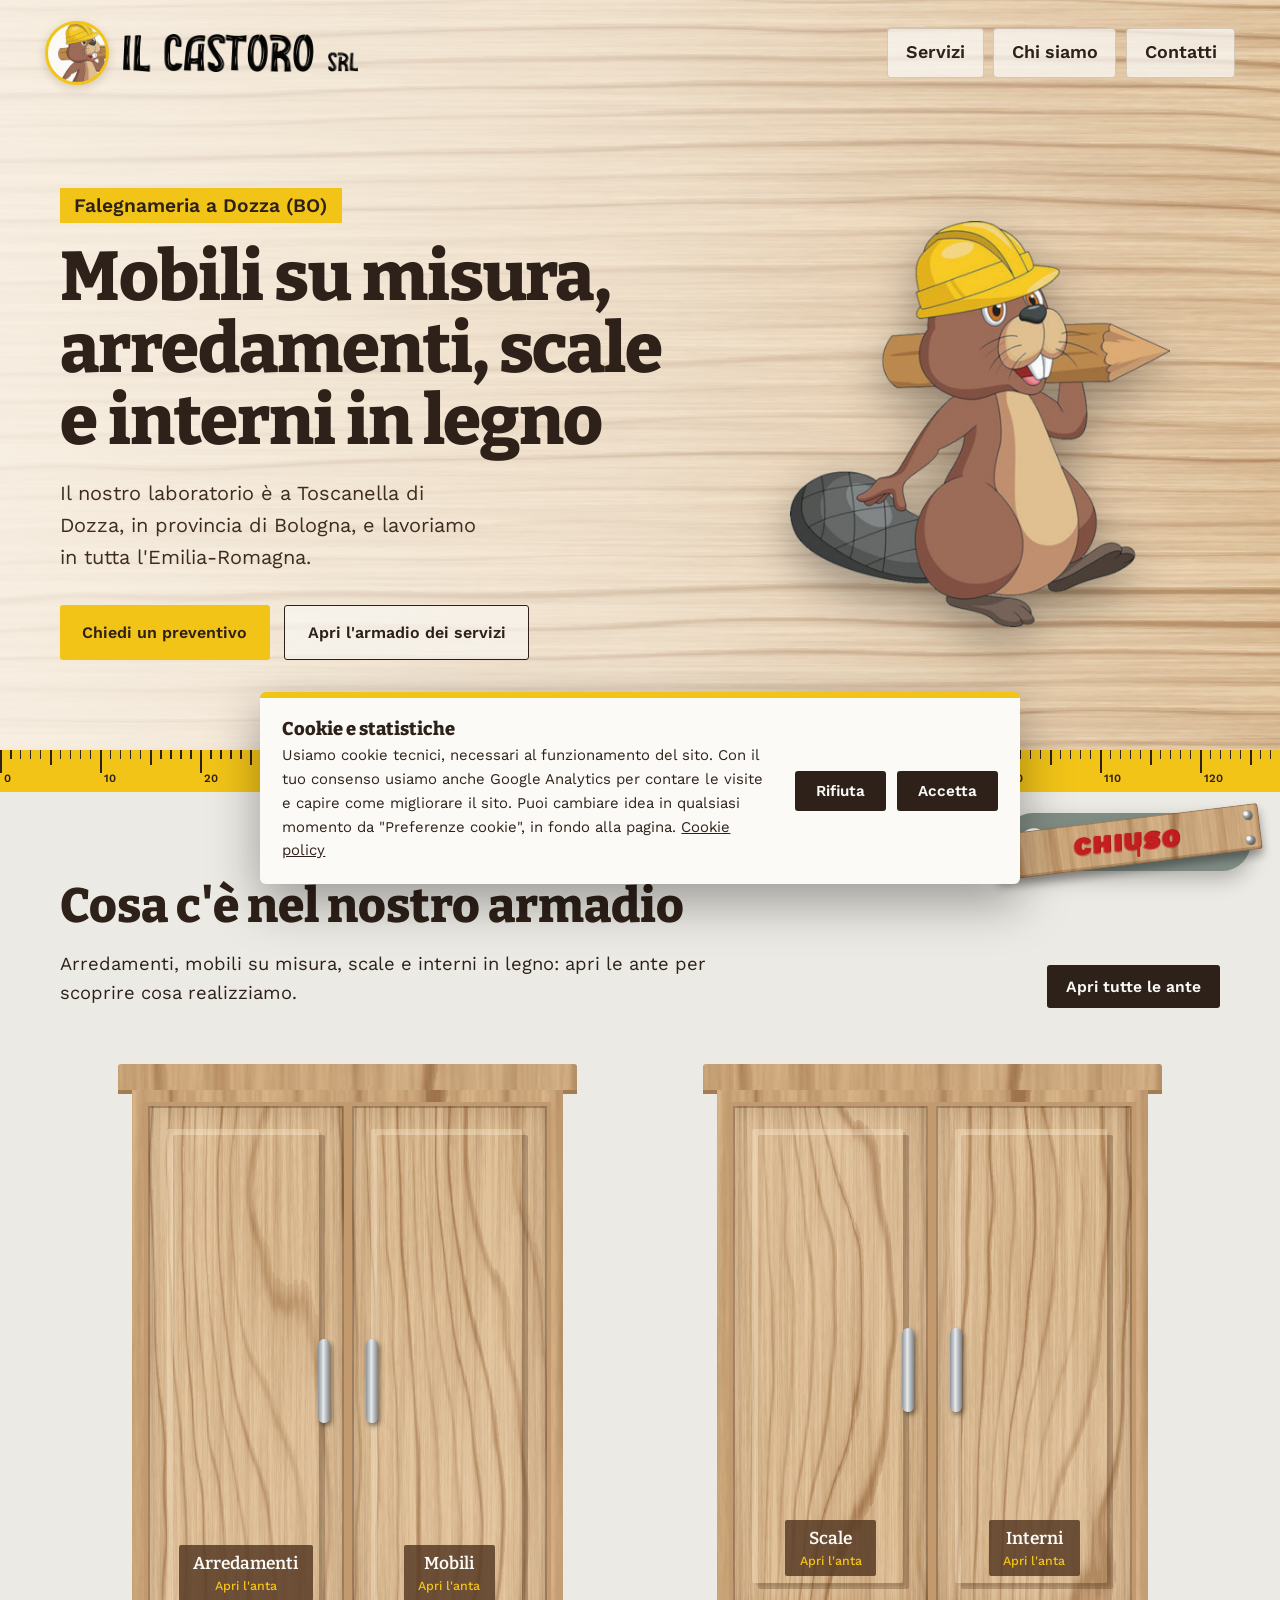
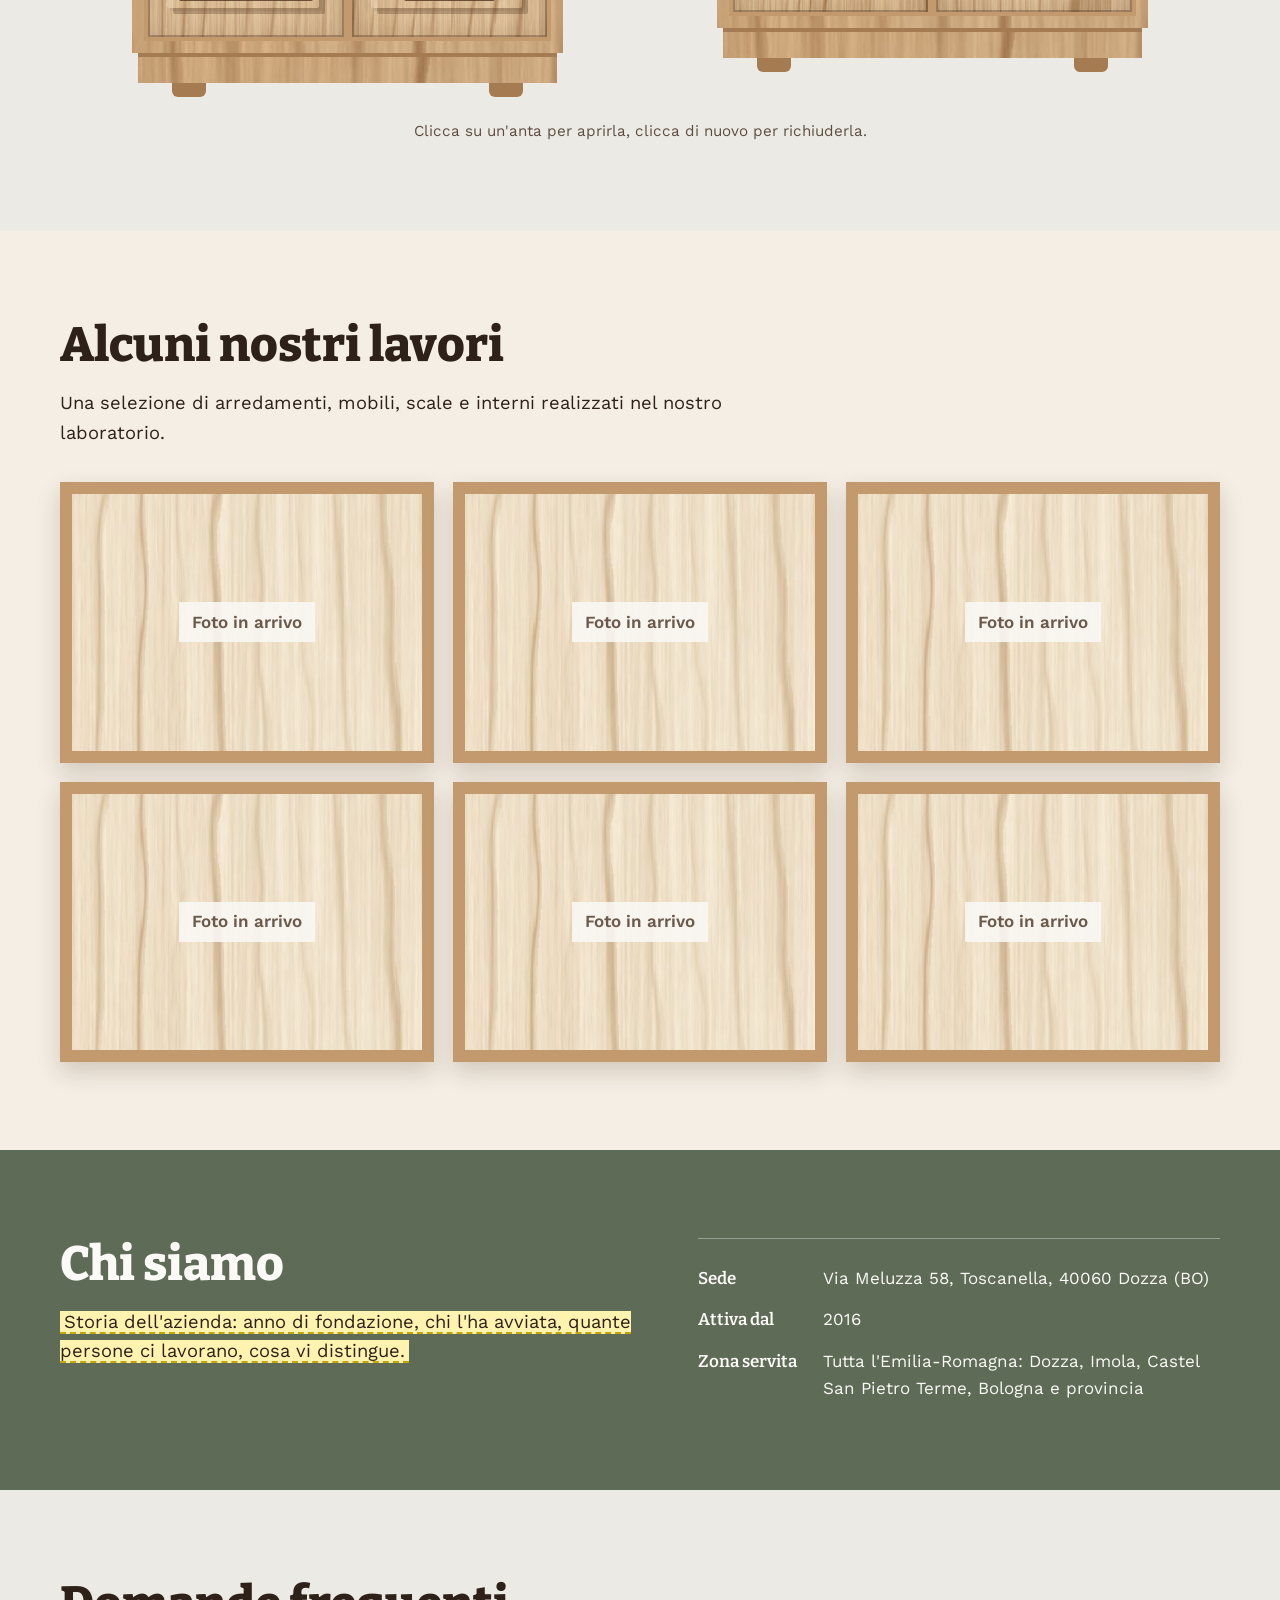
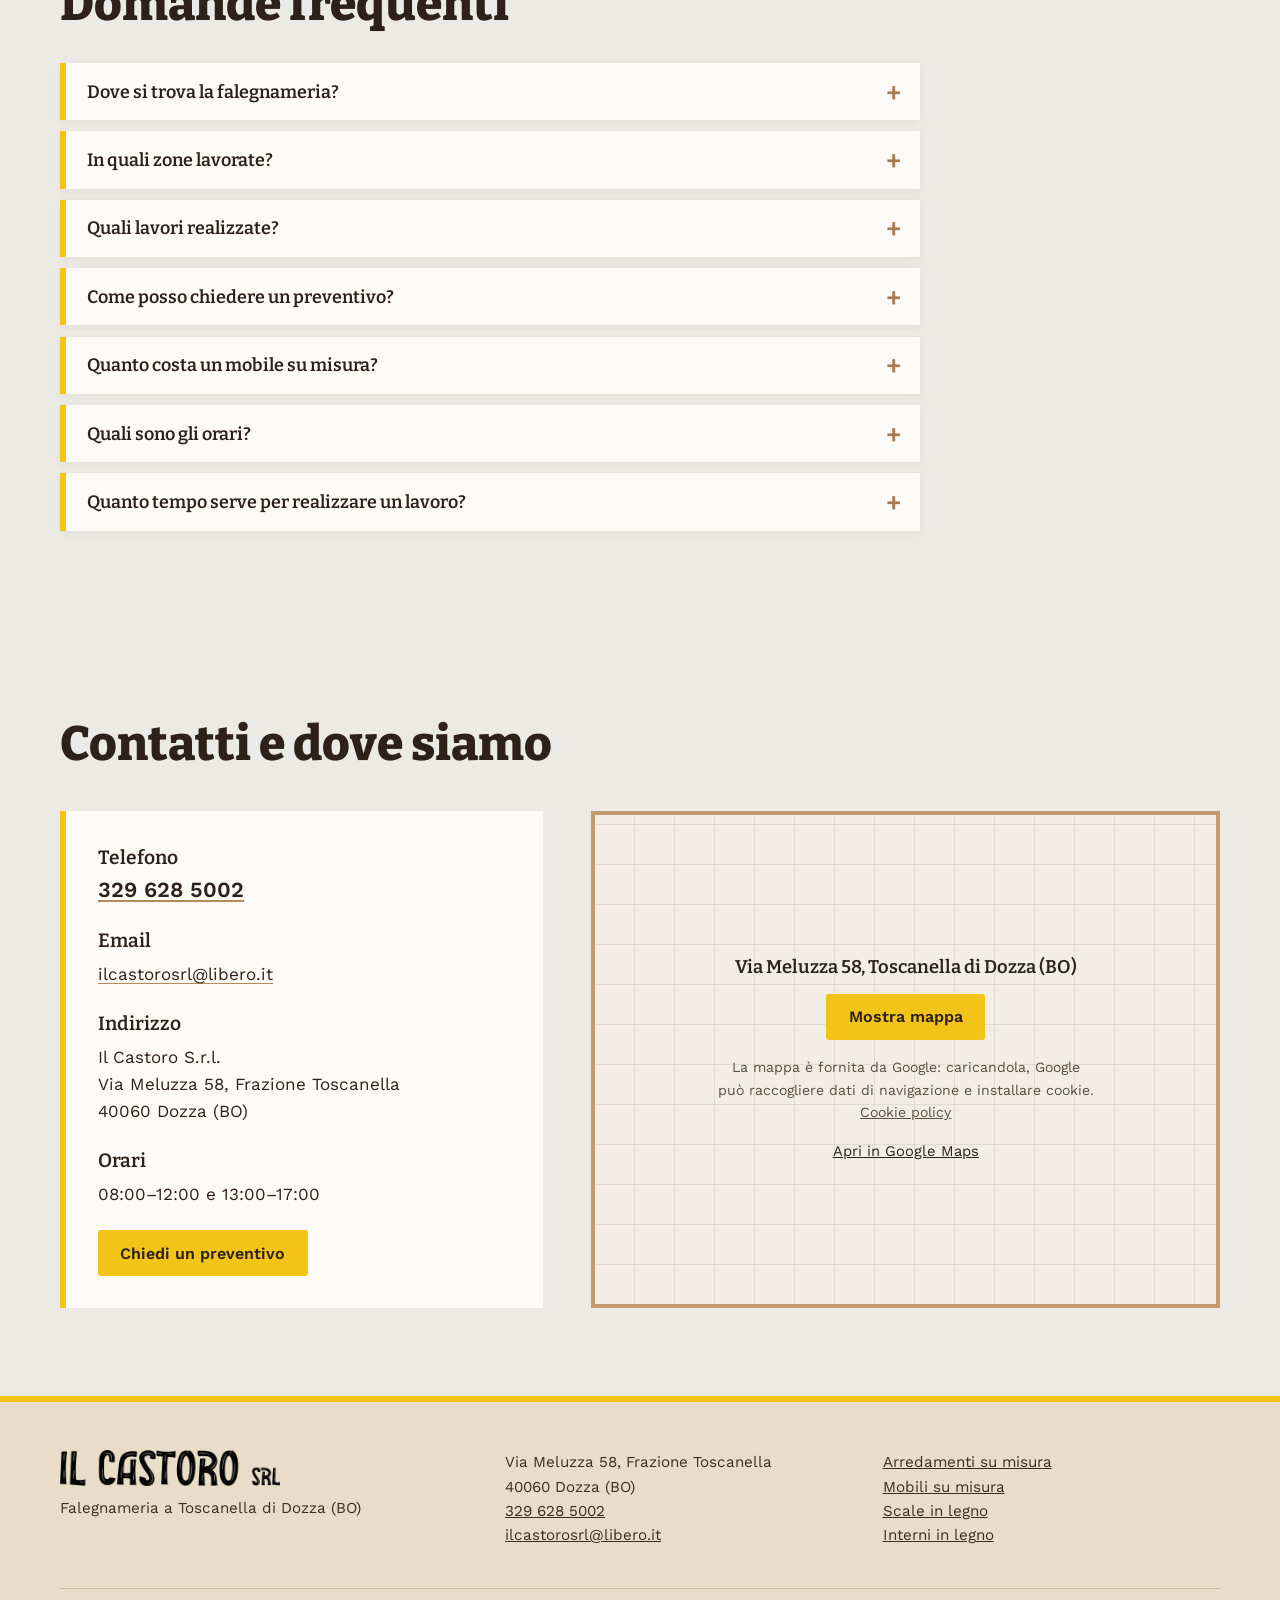
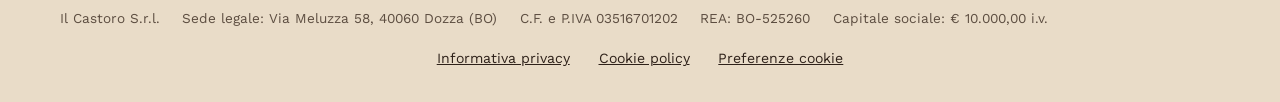
==== commit 7d62e383: "Galleria lavori, domande frequenti, pagine dedicate ai servizi, link Scopri di più nelle ante Co-Aut" ====
--- a/index.html
+++ b/index.html
@@ -219,7 +219,8 @@
   .interno ul{list-style:none;margin-top:.8rem;font-size:.95rem}
   .interno li{padding:.5rem 0 .4rem;border-bottom:9px solid #D6B07C;box-shadow:0 1px 0 #A97E4D,0 12px 10px -6px rgba(50,28,12,.35)}
   .interno .icona{width:54px;height:54px;margin-bottom:1rem}
-  .interno .btn{margin-top:auto;align-self:flex-start;font-size:.92rem;padding:.6rem 1rem}
+  .interno .scopri{margin-top:auto;margin-bottom:.7rem;font-weight:600;font-size:.95rem;text-underline-offset:3px}
+  .interno .btn{align-self:flex-start;font-size:.92rem;padding:.6rem 1rem}
 
   .anta{position:absolute;inset:0;z-index:2;width:100%;border:0;cursor:pointer;font:inherit;color:var(--bianco);
     transform-style:preserve-3d;transition:transform .9s cubic-bezier(.25,.8,.3,1);
@@ -316,6 +317,25 @@
   .wa.chiuso:hover .wa-orari,.wa.chiuso:focus .wa-orari,.wa.chiuso.mostra .wa-orari{opacity:1;transform:none}
   @media (max-width:560px){.wa .wa-testo{display:none}.wa{padding:.7rem}.wa.chiuso .tavola-chiuso{left:-38px;right:-8px;height:40px;margin-top:-20px}.tavola-chiuso b{font-size:1.15rem}.wa-orari{white-space:normal;width:min(260px,80vw)}}
 
+  /* ---------- galleria ---------- */
+  .galleria{display:grid;grid-template-columns:repeat(3,1fr);gap:1.2rem;margin-top:2.2rem}
+  @media (max-width:900px){.galleria{grid-template-columns:repeat(2,1fr)}}
+  @media (max-width:520px){.galleria{grid-template-columns:1fr}}
+  .galleria figure{aspect-ratio:4/3;border:12px solid #C29A6E;background:#F3EADC url(img/legno-interno.jpg) center/cover;box-shadow:0 10px 22px rgba(60,35,15,.18)}
+  .galleria figure img{width:100%;height:100%;object-fit:cover;display:block}
+  .galleria .vuota{display:flex;align-items:center;justify-content:center}
+  .galleria .vuota span{background:rgba(251,250,247,.85);padding:.4rem .8rem;font-weight:600;color:#6b5a4b}
+  .lavori{background:#F4EEE4}
+
+  /* ---------- domande frequenti ---------- */
+  .faq{margin-top:2rem;max-width:860px}
+  .faq details{background:var(--bianco);border-left:6px solid var(--metro);margin-bottom:.7rem;box-shadow:0 2px 8px rgba(60,35,15,.06)}
+  .faq summary{cursor:pointer;list-style:none;padding:1.1rem 3rem 1.1rem 1.3rem;font:600 1.12rem var(--serif);position:relative}
+  .faq summary::-webkit-details-marker{display:none}
+  .faq summary::after{content:"+";position:absolute;right:1.2rem;top:50%;transform:translateY(-50%);font:600 1.6rem var(--sans);color:var(--telaio-scuro)}
+  .faq details[open] summary::after{content:"–"}
+  .faq details p{padding:0 1.3rem 1.2rem;max-width:68ch}
+
   /* ---------- chi siamo ---------- */
   .chi{background:var(--salvia);color:var(--bianco)}
   .chi .grid{display:grid;grid-template-columns:1.1fr 1fr;gap:4rem;align-items:start}
@@ -372,11 +392,68 @@
     .interno p{font-size:.86rem;line-height:1.45}
     .interno ul{display:none}
     .interno .icona{width:30px;height:30px;margin-bottom:.4rem}
-    .interno .btn{margin-top:1rem;align-self:stretch;text-align:center;font-size:.8rem;padding:.55rem .4rem}
+    .interno .scopri{margin-top:1rem;font-size:.82rem}
+    .interno .btn{align-self:stretch;text-align:center;font-size:.8rem;padding:.55rem .4rem}
     .etichetta{font-size:.95rem;padding:.45rem .6rem}
     .faccia::before{inset:16px 14px}
   }
 </style>
+<script type="application/ld+json">
+{
+ "@context": "https://schema.org",
+ "@type": "FAQPage",
+ "mainEntity": [
+  {
+   "@type": "Question",
+   "name": "Dove si trova la falegnameria?",
+   "acceptedAnswer": {
+    "@type": "Answer",
+    "text": "Il nostro laboratorio è in Via Meluzza 58, a Toscanella di Dozza (BO), 40060."
+   }
+  },
+  {
+   "@type": "Question",
+   "name": "In quali zone lavorate?",
+   "acceptedAnswer": {
+    "@type": "Answer",
+    "text": "Lavoriamo in tutta l'Emilia-Romagna: Dozza, Imola, Castel San Pietro Terme, Bologna e provincia, e nel resto della regione."
+   }
+  },
+  {
+   "@type": "Question",
+   "name": "Quali lavori realizzate?",
+   "acceptedAnswer": {
+    "@type": "Answer",
+    "text": "Realizziamo arredamenti su misura, mobili su misura, scale in legno e interni in legno."
+   }
+  },
+  {
+   "@type": "Question",
+   "name": "Come posso chiedere un preventivo?",
+   "acceptedAnswer": {
+    "@type": "Answer",
+    "text": "Puoi compilare il modulo di richiesta preventivo sul sito, chiamarci al 329 628 5002, scriverci su WhatsApp negli orari di apertura oppure mandare una email a ilcastorosrl@libero.it."
+   }
+  },
+  {
+   "@type": "Question",
+   "name": "Quanto costa un mobile su misura?",
+   "acceptedAnswer": {
+    "@type": "Answer",
+    "text": "Ogni lavoro è fatto su misura, quindi il prezzo dipende da dimensioni, legno, finiture e complessità. Per questo prepariamo un preventivo dedicato a ogni richiesta."
+   }
+  },
+  {
+   "@type": "Question",
+   "name": "Quali sono gli orari?",
+   "acceptedAnswer": {
+    "@type": "Answer",
+    "text": "Siamo disponibili dalle 08:00 alle 12:00 e dalle 13:00 alle 17:00."
+   }
+  }
+ ]
+}
+</script>
 </head>
 <body>
 
@@ -404,7 +481,9 @@
   <ul>
     <li><a href="#">Home</a></li>
     <li><a href="#servizi">Servizi</a></li>
+    <li><a href="#lavori">Lavori</a></li>
     <li><a href="#chi-siamo">Chi siamo</a></li>
+    <li><a href="#domande">Domande frequenti</a></li>
     <li><a href="#contatti">Contatti e dove siamo</a></li>
   </ul>
   <button class="btn btn-metro" type="button" data-preventivo>Chiedi un preventivo</button>
@@ -451,6 +530,7 @@
               <h3>Arredamenti</h3>
               <p><span class="dc">Arredo completo per case, negozi e uffici: progettiamo e realizziamo gli ambienti su misura.</span></p>
               <ul><li><span class="dc">Abitazioni</span></li><li><span class="dc">Negozi e uffici</span></li></ul>
+              <a class="scopri" href="arredamenti-su-misura.html">Scopri di più</a>
               <button class="btn btn-metro" type="button" data-preventivo>Preventivo</button>
             </div>
             <button class="anta" type="button" aria-expanded="false" aria-controls="s1">
@@ -465,6 +545,7 @@
               <h3>Mobili su misura</h3>
               <p><span class="dc">Mobili costruiti per i vostri spazi: cucine, armadi, librerie, tavoli.</span></p>
               <ul><li><span class="dc">Cucine</span></li><li><span class="dc">Armadi e cabine</span></li><li><span class="dc">Librerie e tavoli</span></li></ul>
+              <a class="scopri" href="mobili-su-misura.html">Scopri di più</a>
               <button class="btn btn-metro" type="button" data-preventivo>Preventivo</button>
             </div>
             <button class="anta" type="button" aria-expanded="false" aria-controls="s2">
@@ -487,6 +568,7 @@
               <h3>Scale</h3>
               <p><span class="dc">Scale in legno per interni, dritte o a chiocciola, e rivestimenti di scale esistenti.</span></p>
               <ul><li><span class="dc">Scale su misura</span></li><li><span class="dc">Rivestimento gradini</span></li></ul>
+              <a class="scopri" href="scale-in-legno.html">Scopri di più</a>
               <button class="btn btn-metro" type="button" data-preventivo>Preventivo</button>
             </div>
             <button class="anta" type="button" aria-expanded="false" aria-controls="s3">
@@ -501,6 +583,7 @@
               <h3>Interni</h3>
               <p><span class="dc">Porte, boiserie, pavimenti e rivestimenti in legno per completare gli interni.</span></p>
               <ul><li><span class="dc">Porte interne</span></li><li><span class="dc">Boiserie e pareti</span></li></ul>
+              <a class="scopri" href="interni-in-legno.html">Scopri di più</a>
               <button class="btn btn-metro" type="button" data-preventivo>Preventivo</button>
             </div>
             <button class="anta" type="button" aria-expanded="false" aria-controls="s4">
@@ -515,6 +598,21 @@
       </div>
       </div>
       <p class="suggerimento">Clicca su un'anta per aprirla, clicca di nuovo per richiuderla.</p>
+    </div>
+  </section>
+
+  <section id="lavori" class="lavori" aria-labelledby="t-lavori">
+    <div class="wrap">
+      <h2 id="t-lavori">Alcuni nostri lavori</h2>
+      <p class="lead">Una selezione di arredamenti, mobili, scale e interni realizzati nel nostro laboratorio.</p>
+      <div class="galleria">
+        <figure class="vuota"><span>Foto in arrivo</span></figure>
+        <figure class="vuota"><span>Foto in arrivo</span></figure>
+        <figure class="vuota"><span>Foto in arrivo</span></figure>
+        <figure class="vuota"><span>Foto in arrivo</span></figure>
+        <figure class="vuota"><span>Foto in arrivo</span></figure>
+        <figure class="vuota"><span>Foto in arrivo</span></figure>
+      </div>
     </div>
   </section>
 
@@ -529,6 +627,42 @@
         <dt>Attiva dal</dt><dd>2016</dd>
         <dt>Zona servita</dt><dd>Tutta l'Emilia-Romagna: Dozza, Imola, Castel San Pietro Terme, Bologna e provincia</dd>
       </dl>
+    </div>
+  </section>
+
+  <section id="domande" class="domande" aria-labelledby="t-faq">
+    <div class="wrap">
+      <h2 id="t-faq">Domande frequenti</h2>
+      <div class="faq">
+        <details>
+          <summary>Dove si trova la falegnameria?</summary>
+          <p>Il nostro laboratorio è in Via Meluzza 58, a Toscanella di Dozza (BO), 40060.</p>
+        </details>
+        <details>
+          <summary>In quali zone lavorate?</summary>
+          <p>Lavoriamo in tutta l'Emilia-Romagna: Dozza, Imola, Castel San Pietro Terme, Bologna e provincia, e nel resto della regione.</p>
+        </details>
+        <details>
+          <summary>Quali lavori realizzate?</summary>
+          <p>Realizziamo arredamenti su misura, mobili su misura, scale in legno e interni in legno.</p>
+        </details>
+        <details>
+          <summary>Come posso chiedere un preventivo?</summary>
+          <p>Puoi compilare il modulo di richiesta preventivo sul sito, chiamarci al 329 628 5002, scriverci su WhatsApp negli orari di apertura oppure mandare una email a ilcastorosrl@libero.it.</p>
+        </details>
+        <details>
+          <summary>Quanto costa un mobile su misura?</summary>
+          <p>Ogni lavoro è fatto su misura, quindi il prezzo dipende da dimensioni, legno, finiture e complessità. Per questo prepariamo un preventivo dedicato a ogni richiesta.</p>
+        </details>
+        <details>
+          <summary>Quali sono gli orari?</summary>
+          <p>Siamo disponibili dalle 08:00 alle 12:00 e dalle 13:00 alle 17:00.</p>
+        </details>
+        <details>
+          <summary>Quanto tempo serve per realizzare un lavoro?</summary>
+          <p><span class="dc">Da completare: tempi indicativi di realizzazione.</span></p>
+        </details>
+      </div>
     </div>
   </section>
 
@@ -608,7 +742,7 @@
         <p>Falegnameria a Toscanella di Dozza (BO)</p>
       </div>
       <div><p>Via Meluzza 58, Frazione Toscanella<br>40060 Dozza (BO)<br><a href="tel:+393296285002">329 628 5002</a><br><a href="mailto:ilcastorosrl@libero.it">ilcastorosrl@libero.it</a></p></div>
-      <div><p><a href="#servizi">Servizi</a><br><a href="#chi-siamo">Chi siamo</a><br><a href="#contatti">Contatti</a></p></div>
+      <div><p><a href="arredamenti-su-misura.html">Arredamenti su misura</a><br><a href="mobili-su-misura.html">Mobili su misura</a><br><a href="scale-in-legno.html">Scale in legno</a><br><a href="interni-in-legno.html">Interni in legno</a></p></div>
     </div>
     <div class="legale">
       <span>Il Castoro S.r.l.</span>
@@ -678,6 +812,7 @@
     esito.textContent='';esito.className='esito';
     dlg.showModal();form.querySelector('input').focus();
   }));
+  if(location.hash==='#preventivo'){dlg.showModal();form.querySelector('input').focus()}
   dlg.querySelector('[data-chiudi]').addEventListener('click',()=>dlg.close());
   dlg.addEventListener('click',e=>{if(e.target===dlg)dlg.close()});
 
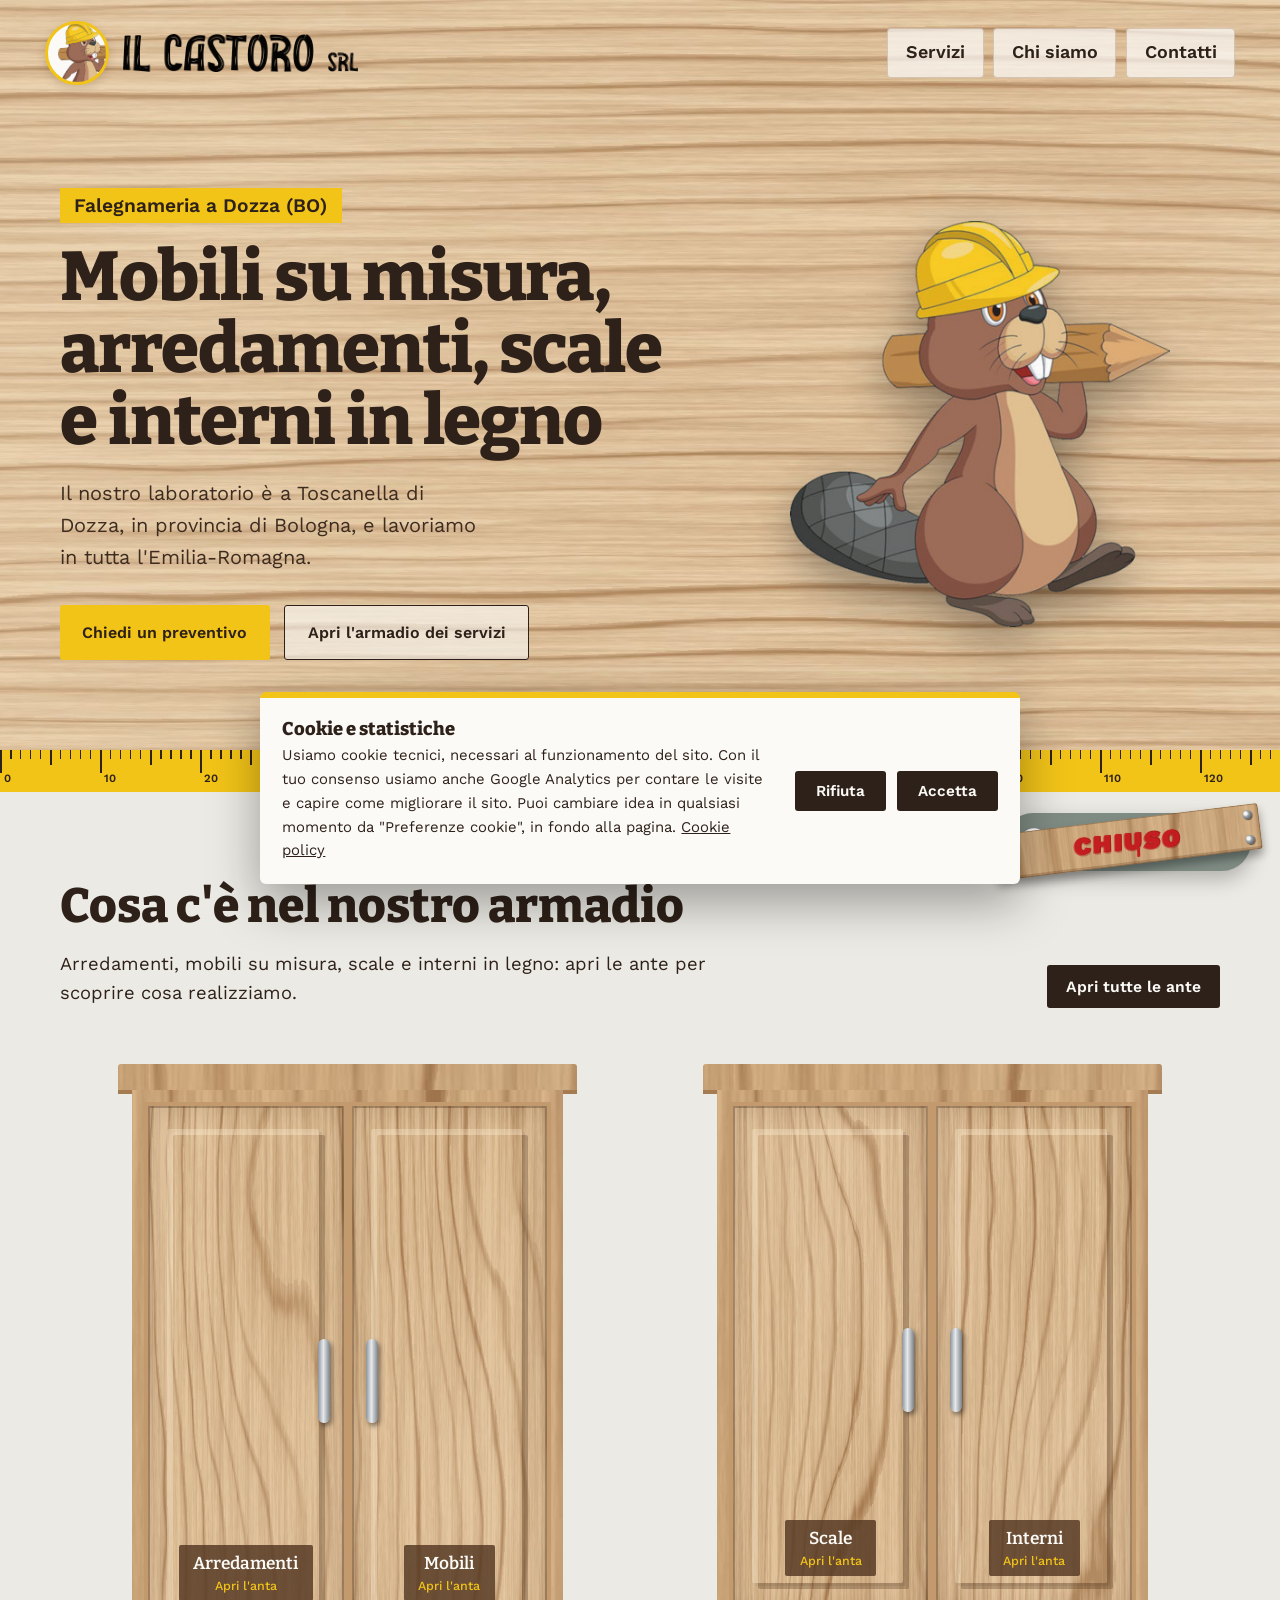
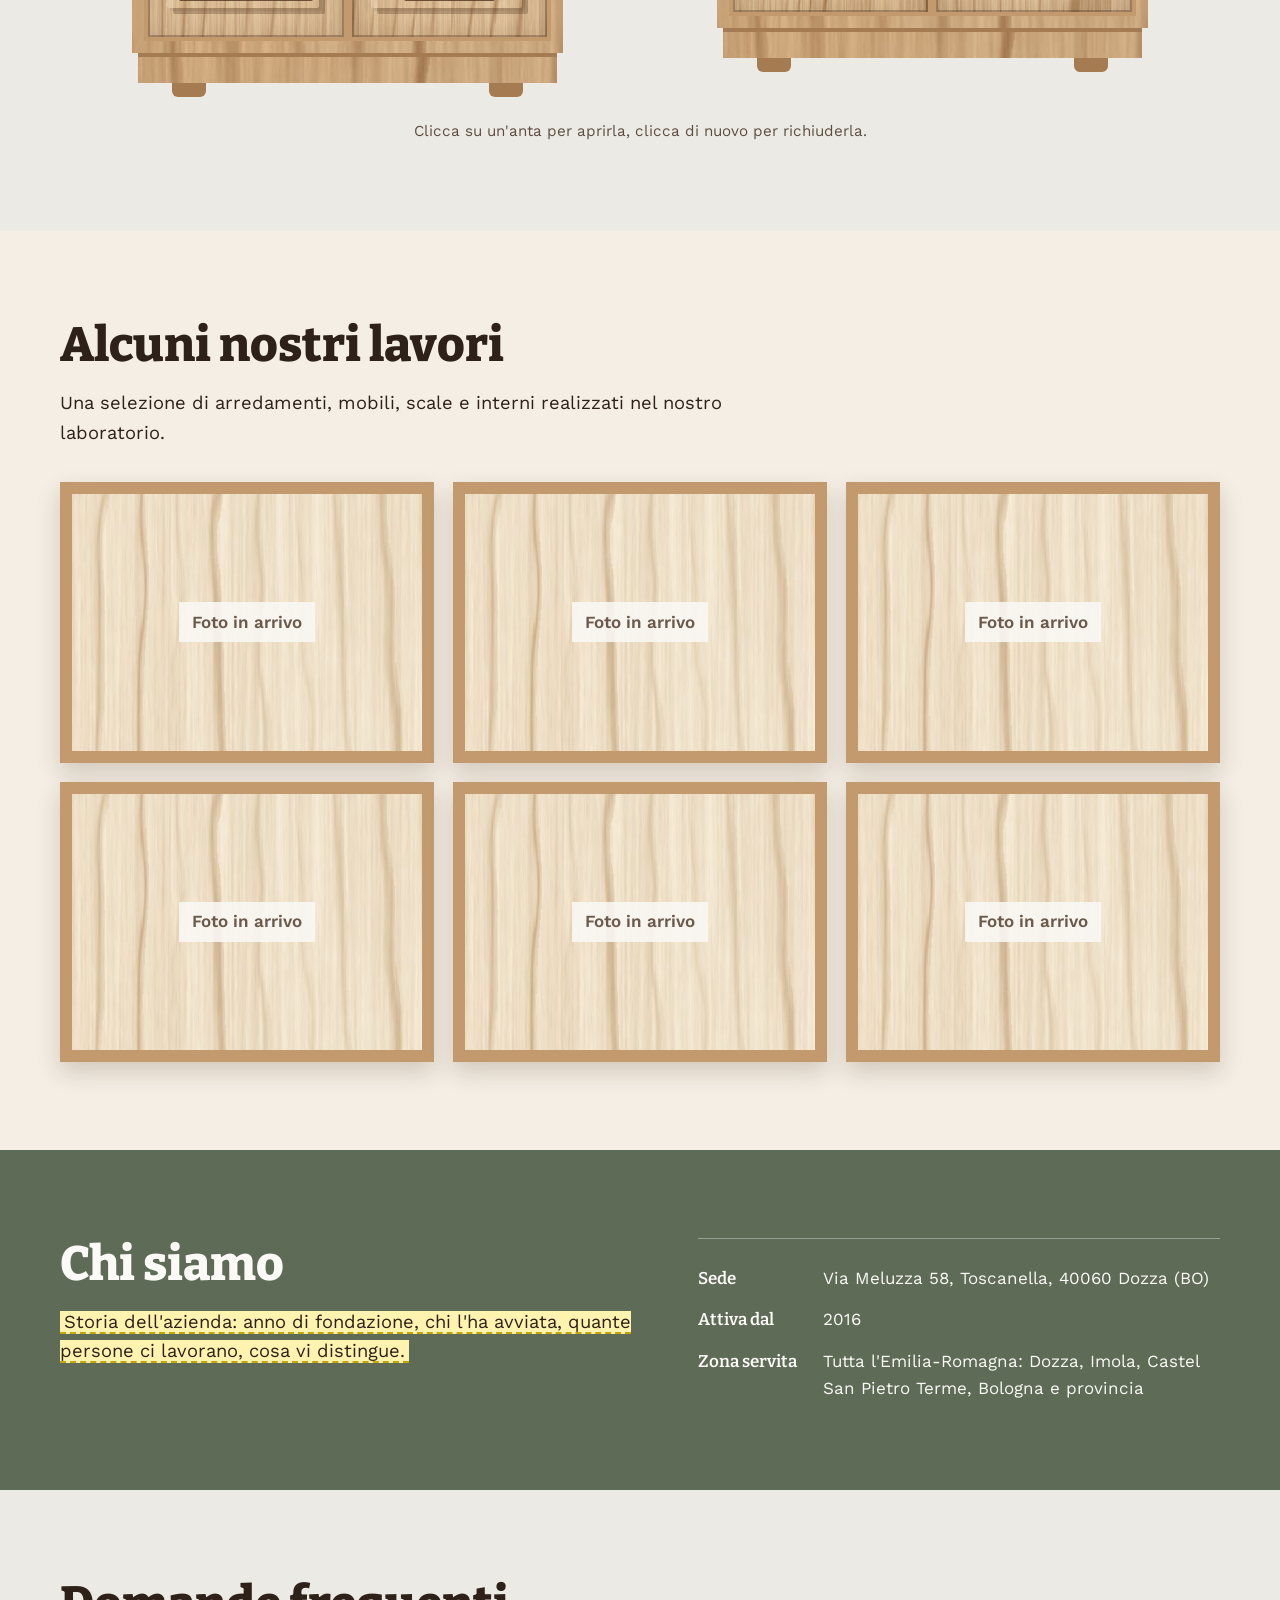
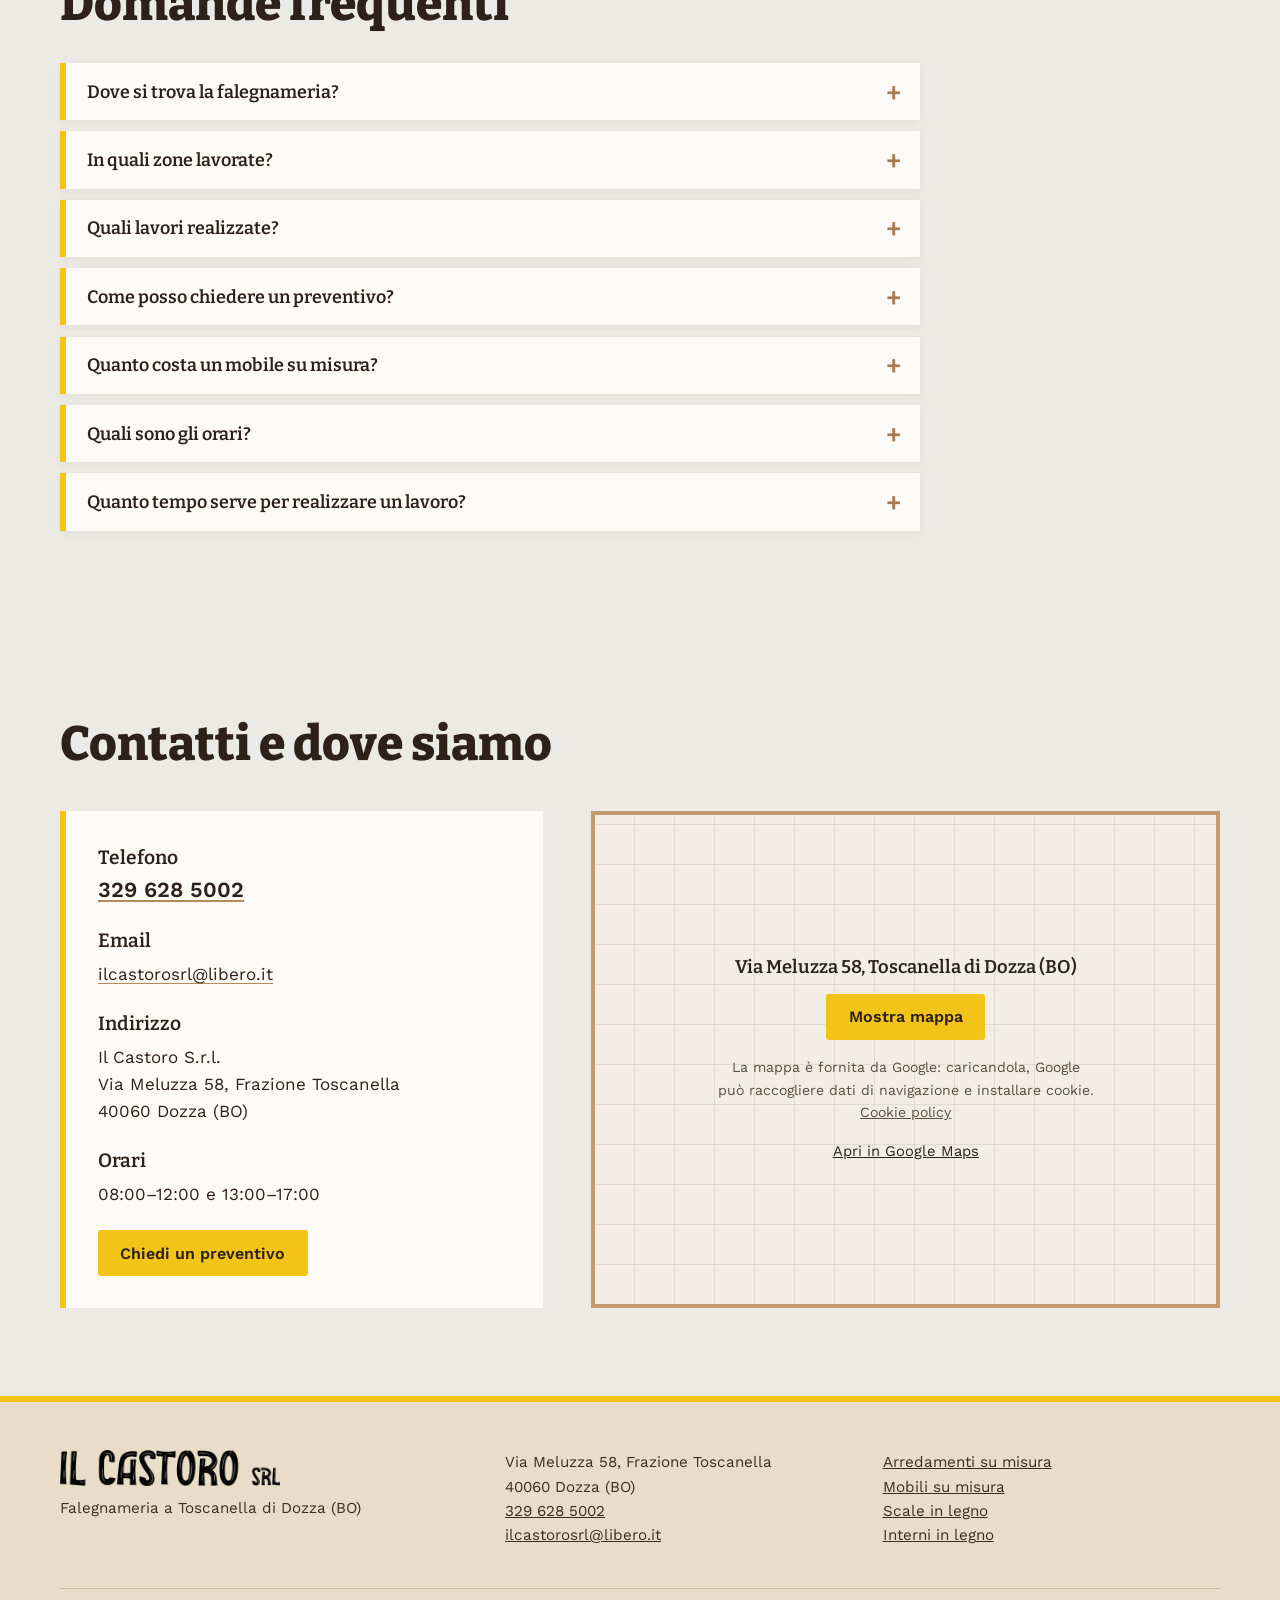
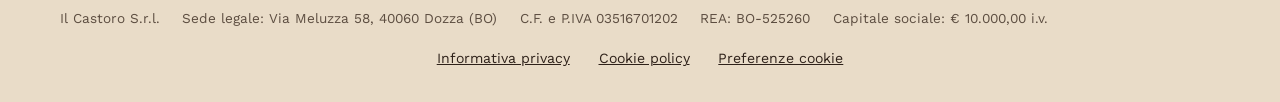
==== commit b52f68ed: "Legno uniforme nell'apertura, senza sfumatura chiara a sinistra Co-Authored-By: Claude Opus 5.5 <nor" ====
--- a/index.html
+++ b/index.html
@@ -147,7 +147,7 @@
 
   /* ---------- apertura ---------- */
   .hero{position:relative;min-height:88vh;display:flex;align-items:center;color:var(--noce);background:#E2C8A2 url(img/legno-fondo.jpg) center/cover;overflow:hidden;padding:8.5rem 0 5rem}
-  .hero::after{content:"";position:absolute;inset:0;background:linear-gradient(90deg,rgba(251,246,238,.82) 0%,rgba(251,246,238,.55) 50%,rgba(251,246,238,0) 100%)}
+  .hero::after{content:"";position:absolute;inset:0;background:none}
   .hero .wrap{position:relative;z-index:2;display:grid;grid-template-columns:1.35fr 1fr;gap:2rem;align-items:center}
   .hero h1{font:800 clamp(2.4rem,5.4vw,4.4rem)/1.04 var(--serif);letter-spacing:-.015em;max-width:19ch;margin-top:1.1rem}
   .hero h1 img{height:auto}
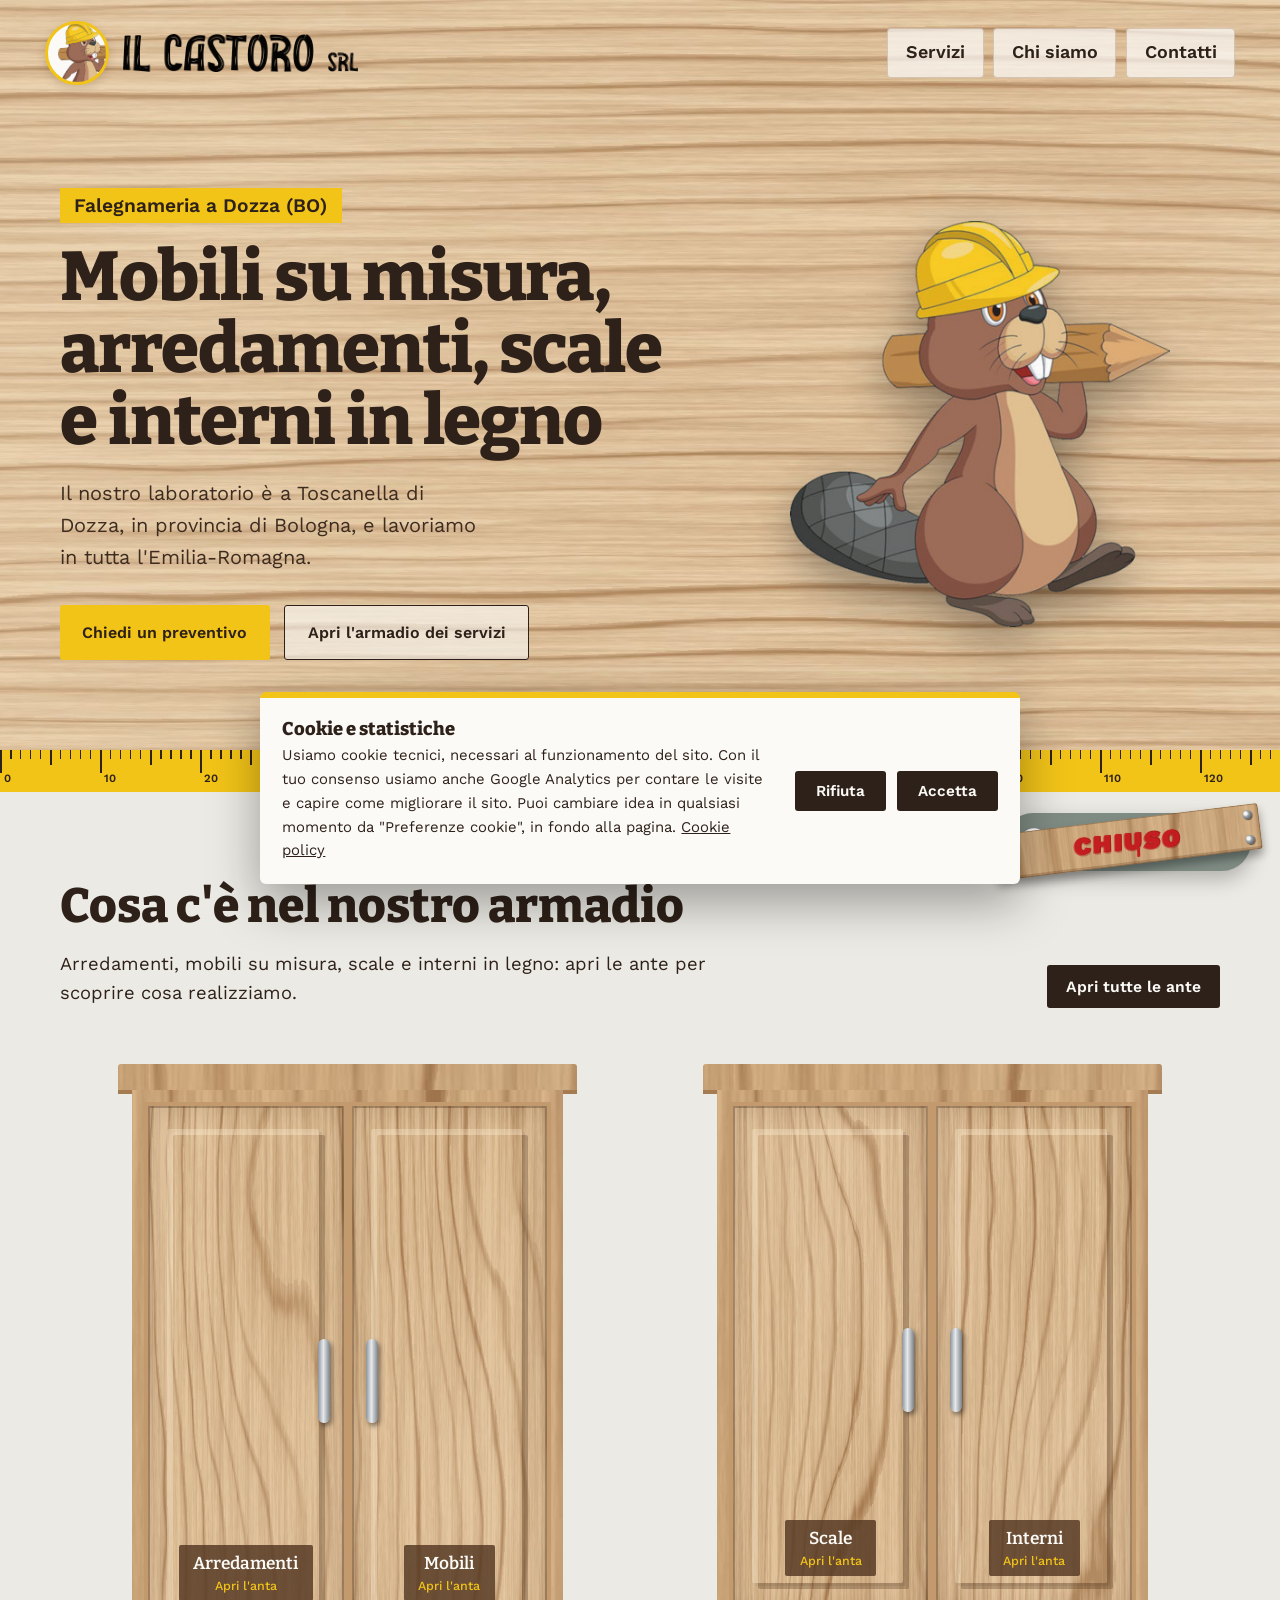
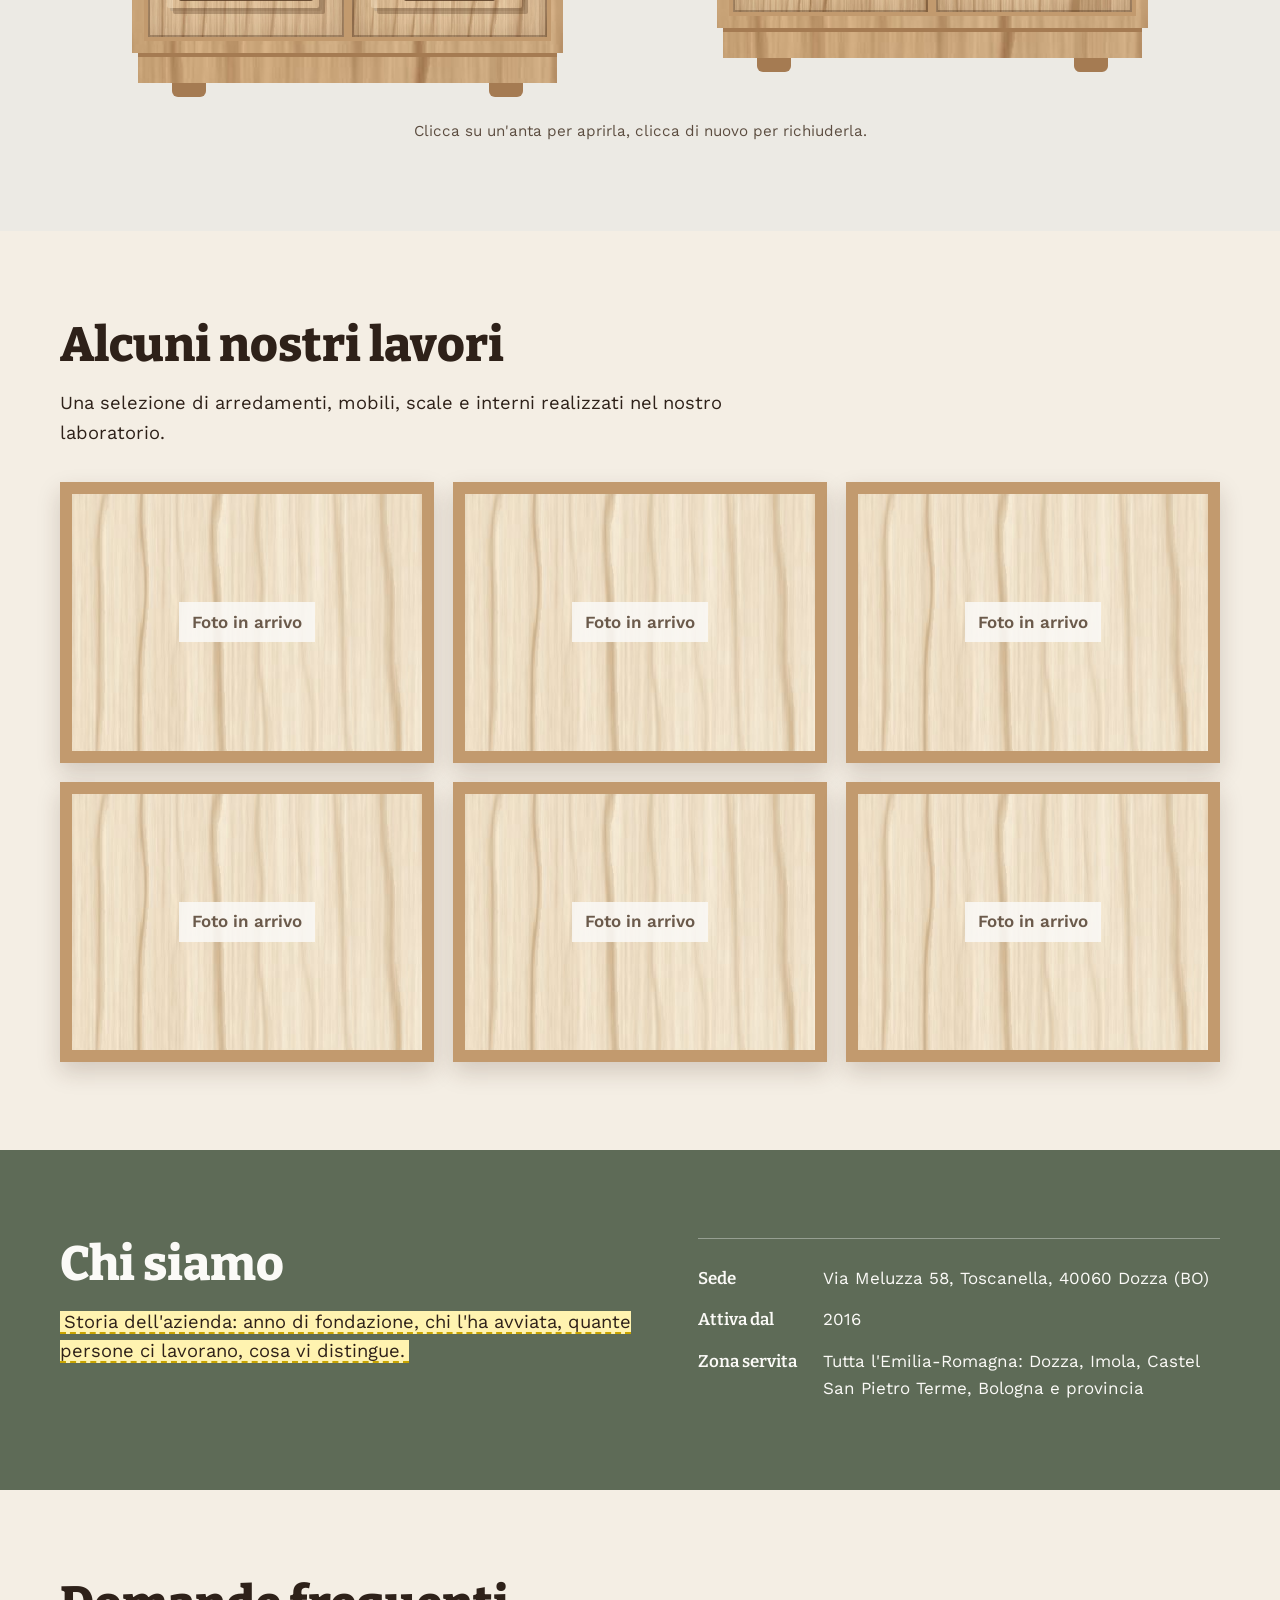
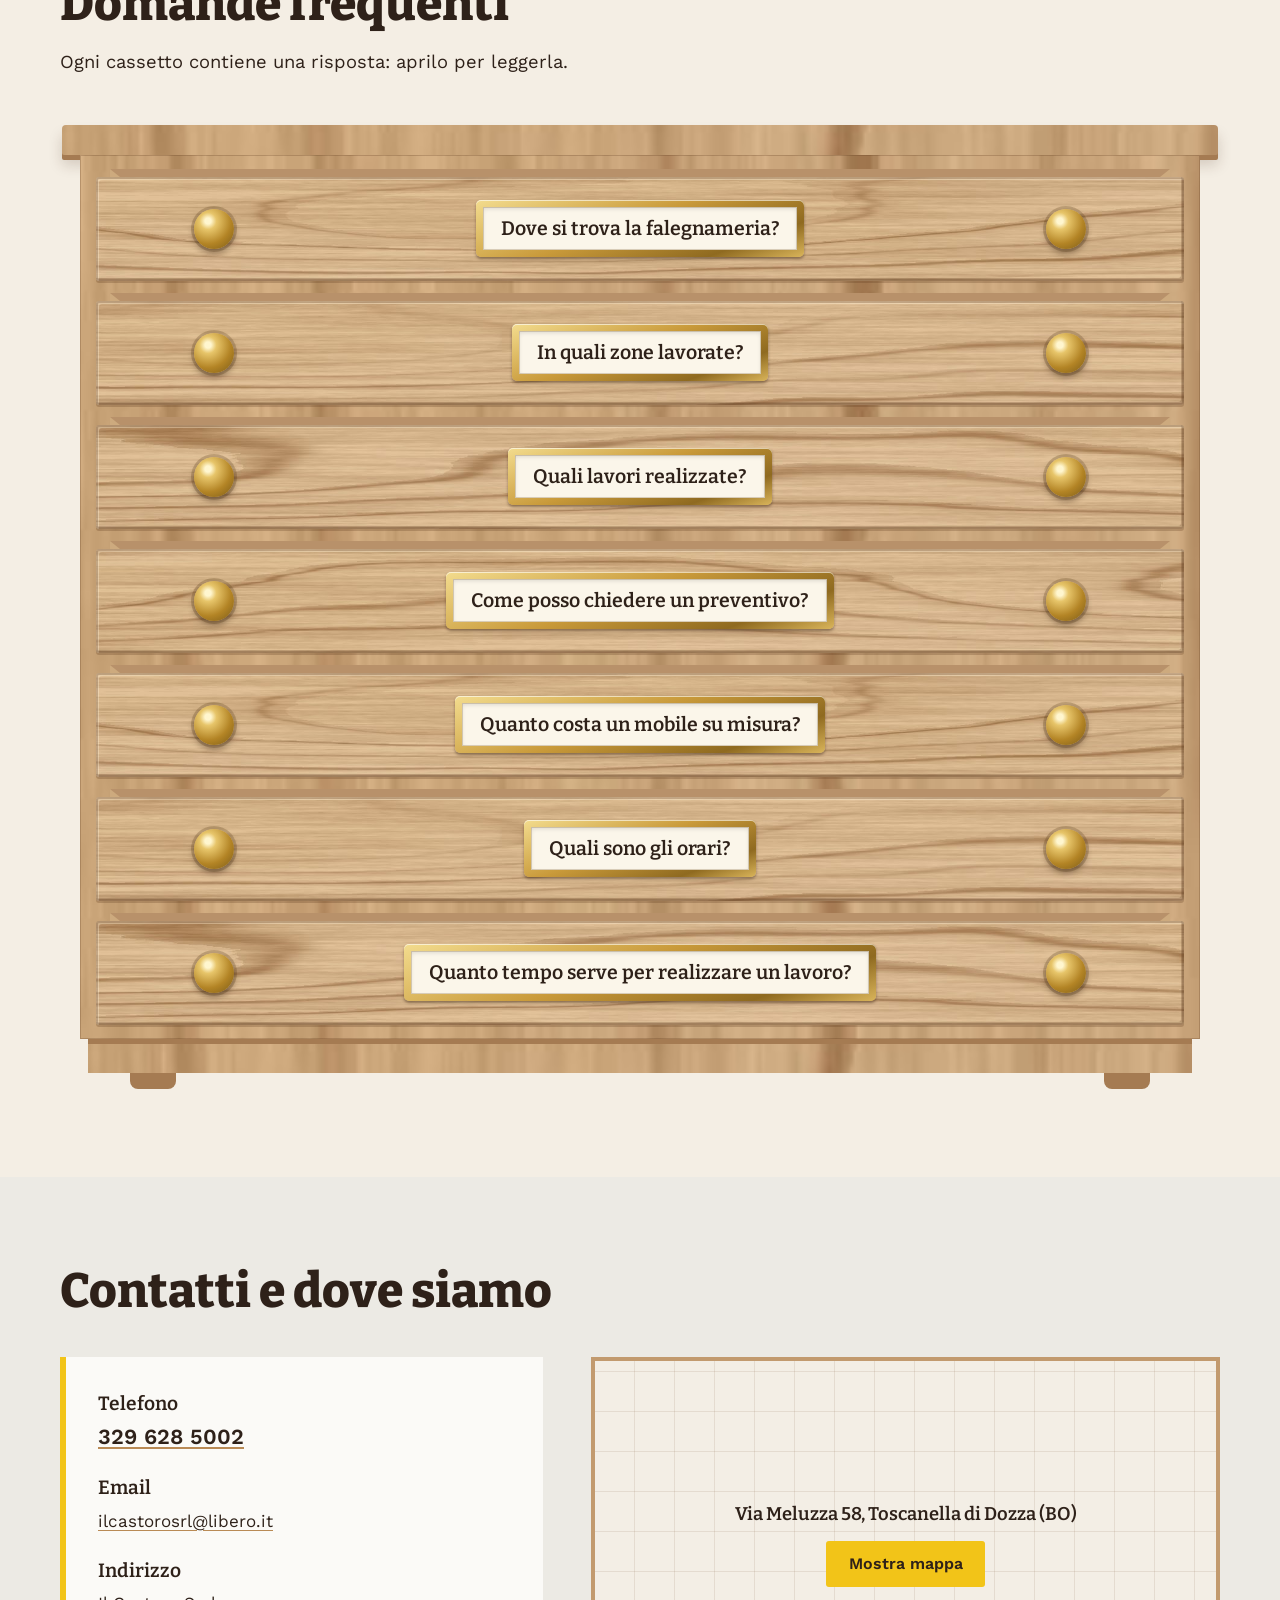
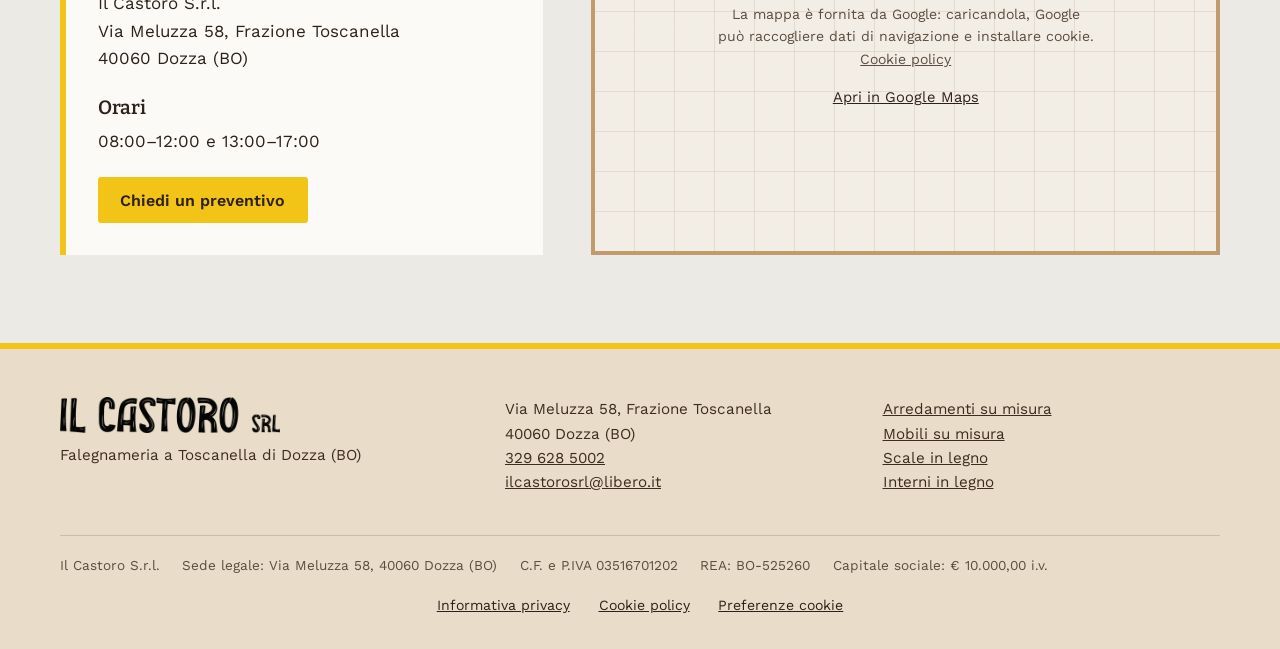
==== commit 9e753a1b: "Domande frequenti come cassettiera: targhetta con la domanda, cassetto che si apre con la risposta C" ====
--- a/index.html
+++ b/index.html
@@ -327,14 +327,64 @@
   .galleria .vuota span{background:rgba(251,250,247,.85);padding:.4rem .8rem;font-weight:600;color:#6b5a4b}
   .lavori{background:#F4EEE4}
 
-  /* ---------- domande frequenti ---------- */
-  .faq{margin-top:2rem;max-width:860px}
-  .faq details{background:var(--bianco);border-left:6px solid var(--metro);margin-bottom:.7rem;box-shadow:0 2px 8px rgba(60,35,15,.06)}
-  .faq summary{cursor:pointer;list-style:none;padding:1.1rem 3rem 1.1rem 1.3rem;font:600 1.12rem var(--serif);position:relative}
-  .faq summary::-webkit-details-marker{display:none}
-  .faq summary::after{content:"+";position:absolute;right:1.2rem;top:50%;transform:translateY(-50%);font:600 1.6rem var(--sans);color:var(--telaio-scuro)}
-  .faq details[open] summary::after{content:"–"}
-  .faq details p{padding:0 1.3rem 1.2rem;max-width:68ch}
+  /* ---------- domande frequenti: la cassettiera ---------- */
+  .domande{background:#F4EEE4}
+  .cassettiera{margin:3rem auto 0;max-width:1120px}
+  .piano{height:30px;margin-inline:-18px;border-radius:4px 4px 2px 2px;background:#C29A6E url(img/legno-telaio.jpg) center/100% auto;
+    box-shadow:0 5px 0 #A57B52,0 10px 14px rgba(60,35,15,.18)}
+  .corpo-c{background:#C29A6E url(img/legno-telaio.jpg) center/cover;padding:14px 16px;display:flex;flex-direction:column;gap:12px;
+    box-shadow:inset 0 0 0 1px rgba(90,55,25,.25)}
+  .zoccolo-c{height:34px;margin-inline:8px;background:#C29A6E url(img/legno-telaio.jpg) center/100% auto;border-top:5px solid #A57B52}
+  .piedi-c{display:flex;justify-content:space-between;padding-inline:50px}
+  .piedi-c i{width:46px;height:16px;background:#A57B52;border-radius:0 0 8px 8px}
+
+  .cassetto{display:flex;flex-direction:column}
+  /* frontale del cassetto */
+  .frontale{position:relative;z-index:2;display:flex;align-items:center;justify-content:center;gap:2rem;width:100%;min-height:104px;padding:1rem 1.5rem;
+    border:0;cursor:pointer;font:inherit;color:var(--noce);background:#E0C29A var(--tex) center/cover;border-radius:3px;
+    box-shadow:inset 0 0 0 2px rgba(90,55,25,.28),inset 3px 3px 0 rgba(255,240,215,.35),inset -3px -3px 0 rgba(90,55,25,.25),0 2px 0 rgba(90,55,25,.25);
+    transition:transform .55s cubic-bezier(.25,.8,.3,1),box-shadow .55s}
+  .frontale:hover{filter:brightness(1.04)}
+  .cassetto.aperto .frontale{transform:translateY(6px) scale(1.012);
+    box-shadow:inset 0 0 0 2px rgba(90,55,25,.28),inset 3px 3px 0 rgba(255,240,215,.35),inset -3px -3px 0 rgba(90,55,25,.25),0 16px 22px rgba(50,28,12,.35)}
+  /* portaetichetta in ottone con cartellino */
+  .targhetta{display:inline-block;padding:7px;border-radius:5px;max-width:min(680px,72%);
+    background:linear-gradient(160deg,#f3dc8e,#c99a3a 45%,#8f6a20 80%,#d9b45a);box-shadow:0 2px 3px rgba(50,28,12,.45),inset 0 1px 0 rgba(255,255,255,.6)}
+  .cartellino{display:block;background:#FBF6EA;padding:.55rem 1.1rem;font:600 clamp(1rem,1.7vw,1.22rem)/1.3 var(--serif);text-align:center;
+    box-shadow:inset 0 0 0 1px rgba(120,90,40,.25),inset 0 2px 4px rgba(0,0,0,.12)}
+  /* pomello in ottone */
+  .pomello{flex:none;width:38px;height:38px;border-radius:50%;
+    background:radial-gradient(circle at 35% 30%,#fff6cf 0 8%,#e7c56a 22%,#b38425 60%,#7a5a17 100%);box-shadow:0 4px 6px rgba(50,28,12,.45),0 0 0 3px rgba(90,60,20,.25)}
+
+  /* interno del cassetto, rivelato all'apertura */
+  .vano-c{display:grid;grid-template-rows:0fr;transition:grid-template-rows .55s cubic-bezier(.25,.8,.3,1)}
+  .cassetto.aperto .vano-c{grid-template-rows:1fr}
+  .vano-c > .fondo-c{overflow:hidden;min-height:0}
+  .fondo-c{margin-inline:14px;background:#F0DFC2 url(img/legno-interno.jpg) center/cover;
+    box-shadow:inset 0 14px 18px -8px rgba(50,28,12,.45),inset 22px 0 18px -14px rgba(50,28,12,.35),inset -22px 0 18px -14px rgba(50,28,12,.35);
+    border-left:10px solid #CDAA7E;border-right:10px solid #CDAA7E;border-top:8px solid #B8916A}
+  .biglietto{margin:1.4rem auto 1.2rem;max-width:760px;background:#FFFDF6;padding:1.2rem 1.5rem;transform:rotate(-.6deg);
+    box-shadow:0 6px 12px rgba(50,28,12,.22);border-top:3px solid var(--metro);font-size:1.05rem;line-height:1.6}
+  .cassetto:nth-child(even) .biglietto{transform:rotate(.5deg)}
+
+  @media (max-width:640px){
+    .corpo-c{padding:10px;gap:10px}
+    .frontale{min-height:88px;padding:.8rem;gap:.8rem}
+    .targhetta{max-width:none;flex:1}
+    .cartellino{font-size:.98rem;padding:.5rem .7rem}
+    .pomello{width:30px;height:30px}
+    .fondo-c{margin-inline:8px;border-left-width:6px;border-right-width:6px}
+    .biglietto{margin:1rem .7rem;padding:1rem}
+    .piedi-c{padding-inline:24px}
+  }
+  @media (min-width:641px){
+    .pomello{display:none}
+    .frontale::before,.frontale::after{content:"";position:absolute;top:50%;width:40px;height:40px;margin-top:-20px;border-radius:50%;
+      background:radial-gradient(circle at 35% 30%,#fff6cf 0 8%,#e7c56a 22%,#b38425 60%,#7a5a17 100%);box-shadow:0 4px 6px rgba(50,28,12,.45),0 0 0 3px rgba(90,60,20,.25)}
+    .frontale::before{left:9%}
+    .frontale::after{right:9%}
+  }
+  @media (prefers-reduced-motion:reduce){.frontale,.vano-c{transition:none}}
 
   /* ---------- chi siamo ---------- */
   .chi{background:var(--salvia);color:var(--bianco)}
@@ -632,36 +682,81 @@
 
   <section id="domande" class="domande" aria-labelledby="t-faq">
     <div class="wrap">
-      <h2 id="t-faq">Domande frequenti</h2>
-      <div class="faq">
-        <details>
-          <summary>Dove si trova la falegnameria?</summary>
-          <p>Il nostro laboratorio è in Via Meluzza 58, a Toscanella di Dozza (BO), 40060.</p>
-        </details>
-        <details>
-          <summary>In quali zone lavorate?</summary>
-          <p>Lavoriamo in tutta l'Emilia-Romagna: Dozza, Imola, Castel San Pietro Terme, Bologna e provincia, e nel resto della regione.</p>
-        </details>
-        <details>
-          <summary>Quali lavori realizzate?</summary>
-          <p>Realizziamo arredamenti su misura, mobili su misura, scale in legno e interni in legno.</p>
-        </details>
-        <details>
-          <summary>Come posso chiedere un preventivo?</summary>
-          <p>Puoi compilare il modulo di richiesta preventivo sul sito, chiamarci al 329 628 5002, scriverci su WhatsApp negli orari di apertura oppure mandare una email a ilcastorosrl@libero.it.</p>
-        </details>
-        <details>
-          <summary>Quanto costa un mobile su misura?</summary>
-          <p>Ogni lavoro è fatto su misura, quindi il prezzo dipende da dimensioni, legno, finiture e complessità. Per questo prepariamo un preventivo dedicato a ogni richiesta.</p>
-        </details>
-        <details>
-          <summary>Quali sono gli orari?</summary>
-          <p>Siamo disponibili dalle 08:00 alle 12:00 e dalle 13:00 alle 17:00.</p>
-        </details>
-        <details>
-          <summary>Quanto tempo serve per realizzare un lavoro?</summary>
-          <p><span class="dc">Da completare: tempi indicativi di realizzazione.</span></p>
-        </details>
+      <div class="intro">
+        <div>
+          <h2 id="t-faq">Domande frequenti</h2>
+          <p class="lead">Ogni cassetto contiene una risposta: aprilo per leggerla.</p>
+        </div>
+      </div>
+      <div class="cassettiera">
+        <div class="piano"></div>
+        <div class="corpo-c">
+        <div class="cassetto" style="--tex:url(img/legno-cassetto-1.jpg)">
+          <div class="vano-c" id="r1" inert>
+            <div class="fondo-c"><div class="biglietto"><p>Il nostro laboratorio è in Via Meluzza 58, a Toscanella di Dozza (BO), 40060.</p></div></div>
+          </div>
+          <button class="frontale" type="button" aria-expanded="false" aria-controls="r1">
+            <span class="targhetta"><span class="cartellino">Dove si trova la falegnameria?</span></span>
+            <span class="pomello" aria-hidden="true"></span>
+          </button>
+        </div>
+        <div class="cassetto" style="--tex:url(img/legno-cassetto-2.jpg)">
+          <div class="vano-c" id="r2" inert>
+            <div class="fondo-c"><div class="biglietto"><p>Lavoriamo in tutta l'Emilia-Romagna: Dozza, Imola, Castel San Pietro Terme, Bologna e provincia, e nel resto della regione.</p></div></div>
+          </div>
+          <button class="frontale" type="button" aria-expanded="false" aria-controls="r2">
+            <span class="targhetta"><span class="cartellino">In quali zone lavorate?</span></span>
+            <span class="pomello" aria-hidden="true"></span>
+          </button>
+        </div>
+        <div class="cassetto" style="--tex:url(img/legno-cassetto-3.jpg)">
+          <div class="vano-c" id="r3" inert>
+            <div class="fondo-c"><div class="biglietto"><p>Realizziamo arredamenti su misura, mobili su misura, scale in legno e interni in legno.</p></div></div>
+          </div>
+          <button class="frontale" type="button" aria-expanded="false" aria-controls="r3">
+            <span class="targhetta"><span class="cartellino">Quali lavori realizzate?</span></span>
+            <span class="pomello" aria-hidden="true"></span>
+          </button>
+        </div>
+        <div class="cassetto" style="--tex:url(img/legno-cassetto-4.jpg)">
+          <div class="vano-c" id="r4" inert>
+            <div class="fondo-c"><div class="biglietto"><p>Puoi compilare il modulo di richiesta preventivo sul sito, chiamarci al 329 628 5002, scriverci su WhatsApp negli orari di apertura oppure mandare una email a ilcastorosrl@libero.it.</p></div></div>
+          </div>
+          <button class="frontale" type="button" aria-expanded="false" aria-controls="r4">
+            <span class="targhetta"><span class="cartellino">Come posso chiedere un preventivo?</span></span>
+            <span class="pomello" aria-hidden="true"></span>
+          </button>
+        </div>
+        <div class="cassetto" style="--tex:url(img/legno-cassetto-1.jpg)">
+          <div class="vano-c" id="r5" inert>
+            <div class="fondo-c"><div class="biglietto"><p>Ogni lavoro è fatto su misura, quindi il prezzo dipende da dimensioni, legno, finiture e complessità. Per questo prepariamo un preventivo dedicato a ogni richiesta.</p></div></div>
+          </div>
+          <button class="frontale" type="button" aria-expanded="false" aria-controls="r5">
+            <span class="targhetta"><span class="cartellino">Quanto costa un mobile su misura?</span></span>
+            <span class="pomello" aria-hidden="true"></span>
+          </button>
+        </div>
+        <div class="cassetto" style="--tex:url(img/legno-cassetto-2.jpg)">
+          <div class="vano-c" id="r6" inert>
+            <div class="fondo-c"><div class="biglietto"><p>Siamo disponibili dalle 08:00 alle 12:00 e dalle 13:00 alle 17:00.</p></div></div>
+          </div>
+          <button class="frontale" type="button" aria-expanded="false" aria-controls="r6">
+            <span class="targhetta"><span class="cartellino">Quali sono gli orari?</span></span>
+            <span class="pomello" aria-hidden="true"></span>
+          </button>
+        </div>
+        <div class="cassetto" style="--tex:url(img/legno-cassetto-3.jpg)">
+          <div class="vano-c" id="r7" inert>
+            <div class="fondo-c"><div class="biglietto"><p><span class="dc">Da completare: tempi indicativi di realizzazione.</span></p></div></div>
+          </div>
+          <button class="frontale" type="button" aria-expanded="false" aria-controls="r7">
+            <span class="targhetta"><span class="cartellino">Quanto tempo serve per realizzare un lavoro?</span></span>
+            <span class="pomello" aria-hidden="true"></span>
+          </button>
+        </div>
+        </div>
+        <div class="zoccolo-c"></div>
+        <div class="piedi-c" aria-hidden="true"><i></i><i></i></div>
       </div>
     </div>
   </section>
@@ -903,6 +998,11 @@
   }
   wa.addEventListener('click',e=>{if(wa.classList.contains('chiuso')){e.preventDefault();wa.classList.add('mostra');setTimeout(()=>wa.classList.remove('mostra'),2500)}});
   aggiornaWA(); setInterval(aggiornaWA,60000);
+  // cassettiera delle domande frequenti
+  document.querySelectorAll('.cassetto').forEach(c=>{
+    const b=c.querySelector('.frontale'),v=c.querySelector('.vano-c');
+    b.addEventListener('click',()=>{const o=!c.classList.contains('aperto');c.classList.toggle('aperto',o);b.setAttribute('aria-expanded',o);v.inert=!o});
+  });
 </script>
 </body>
 </html>
